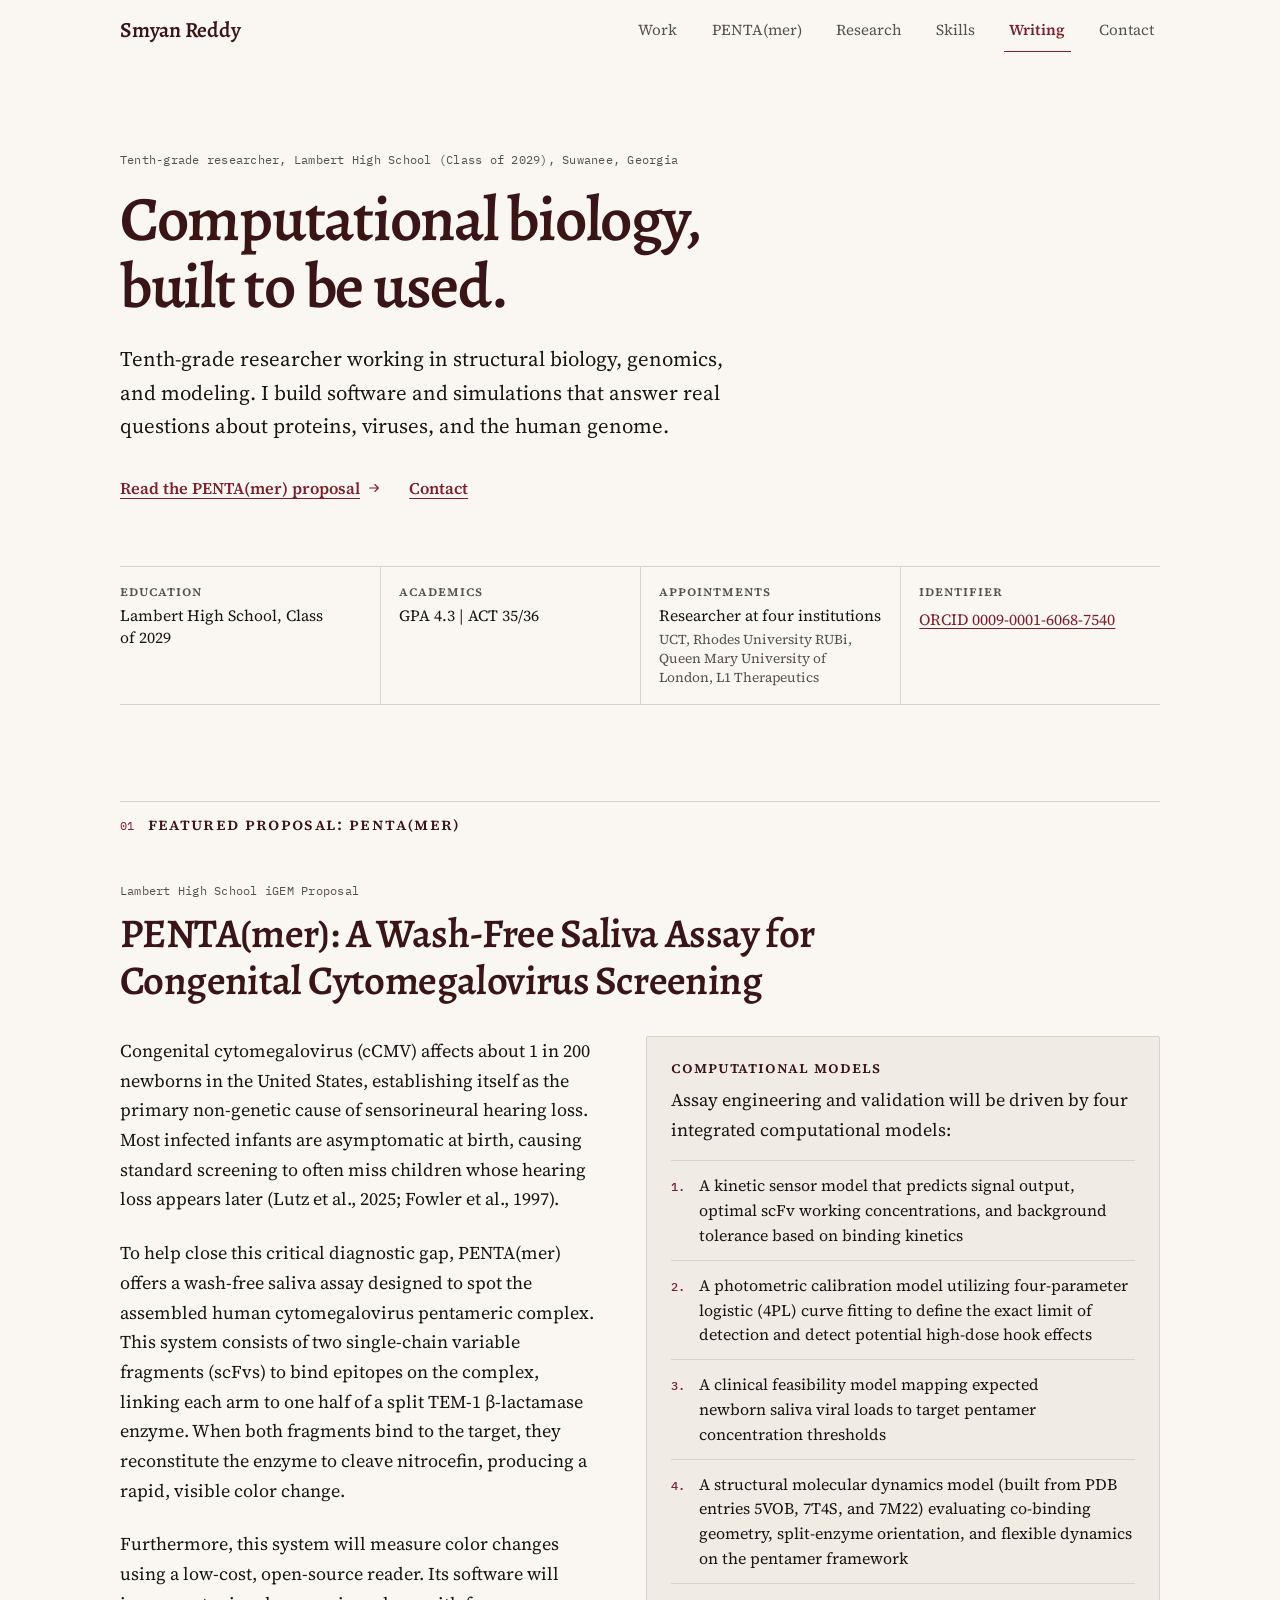
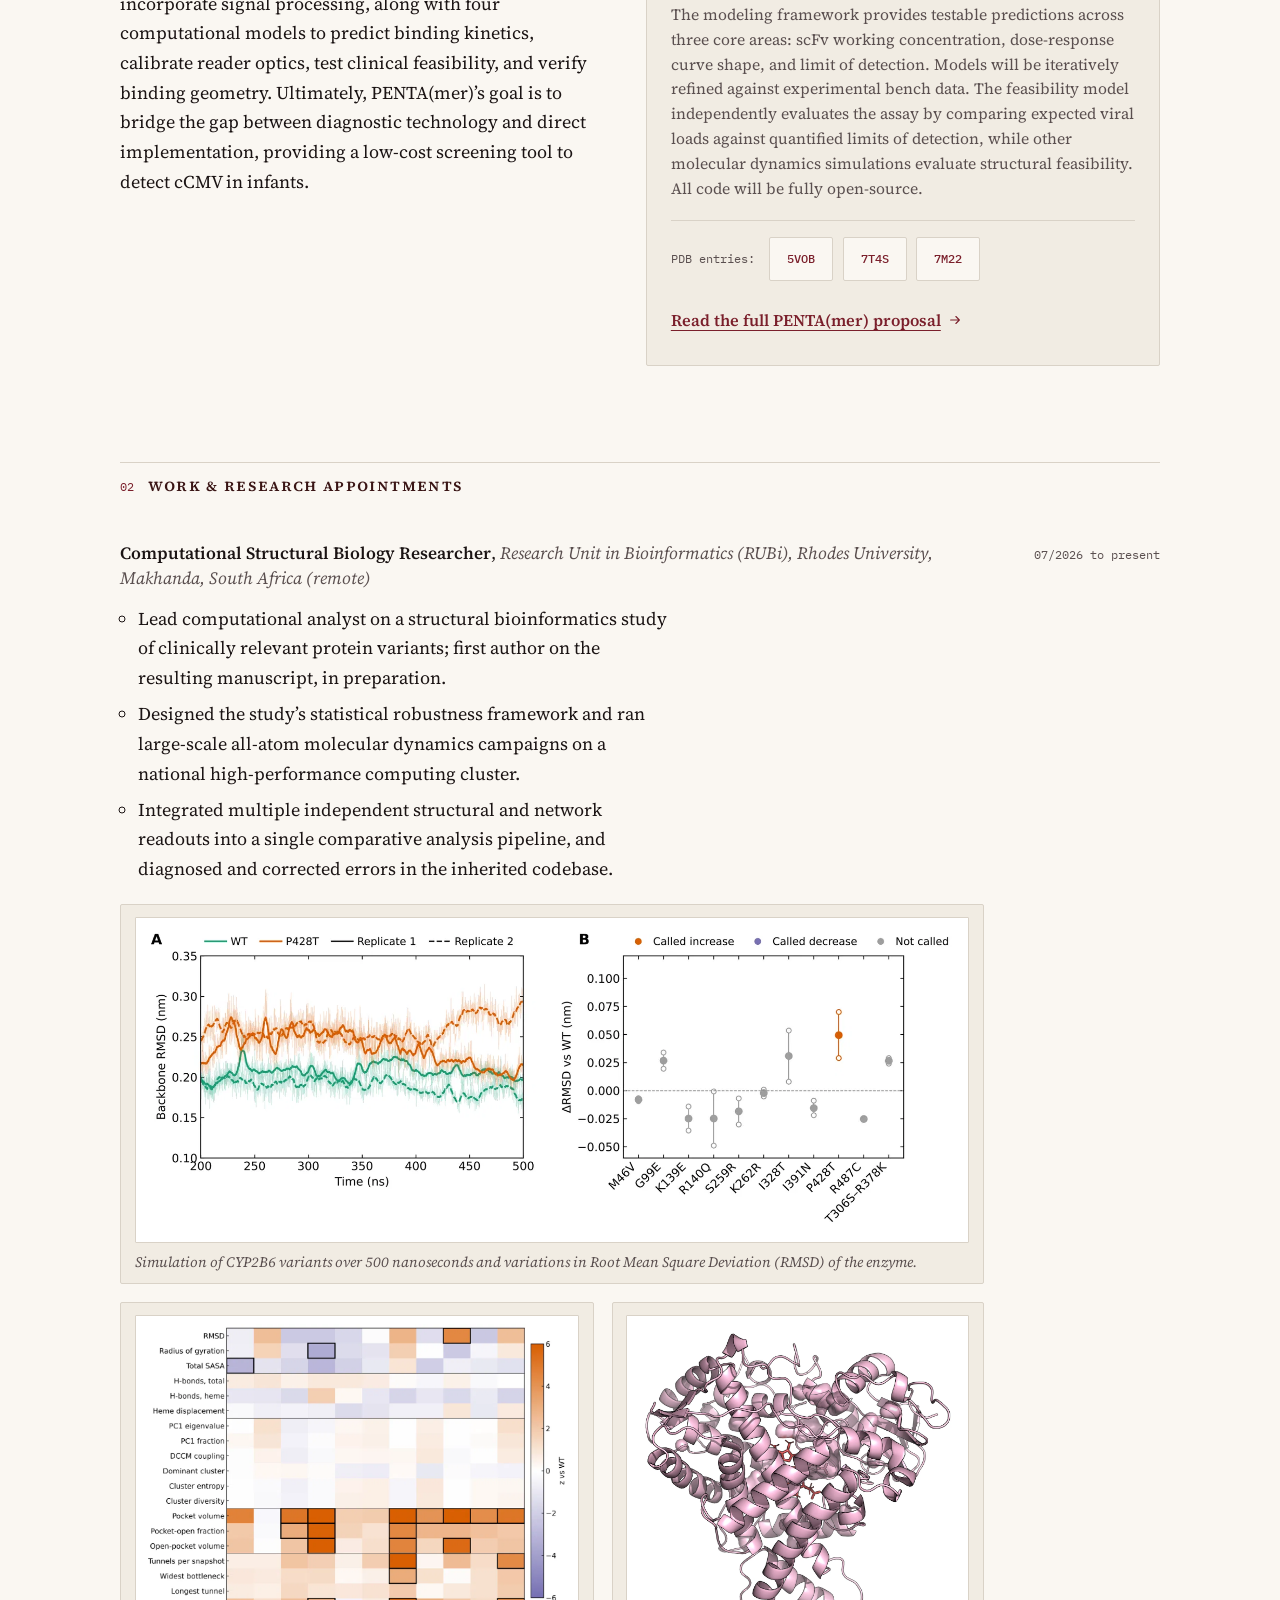
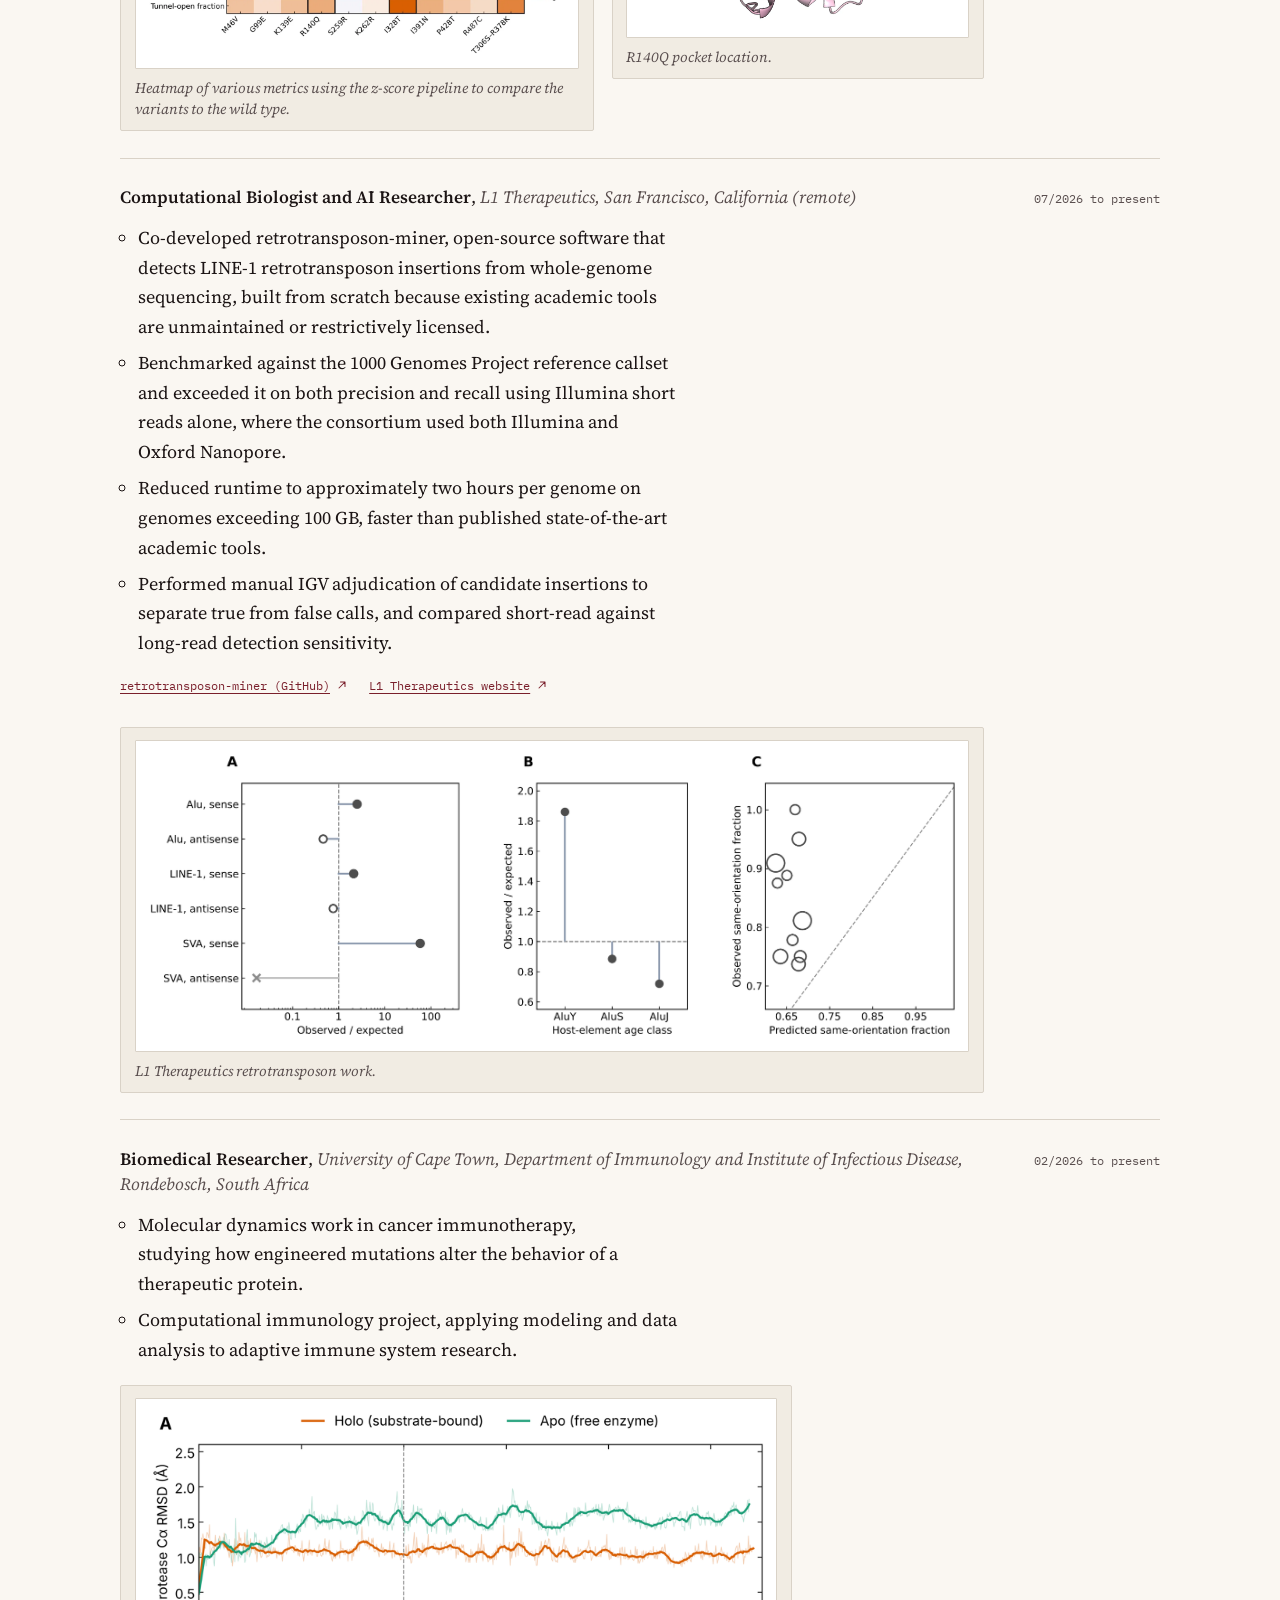
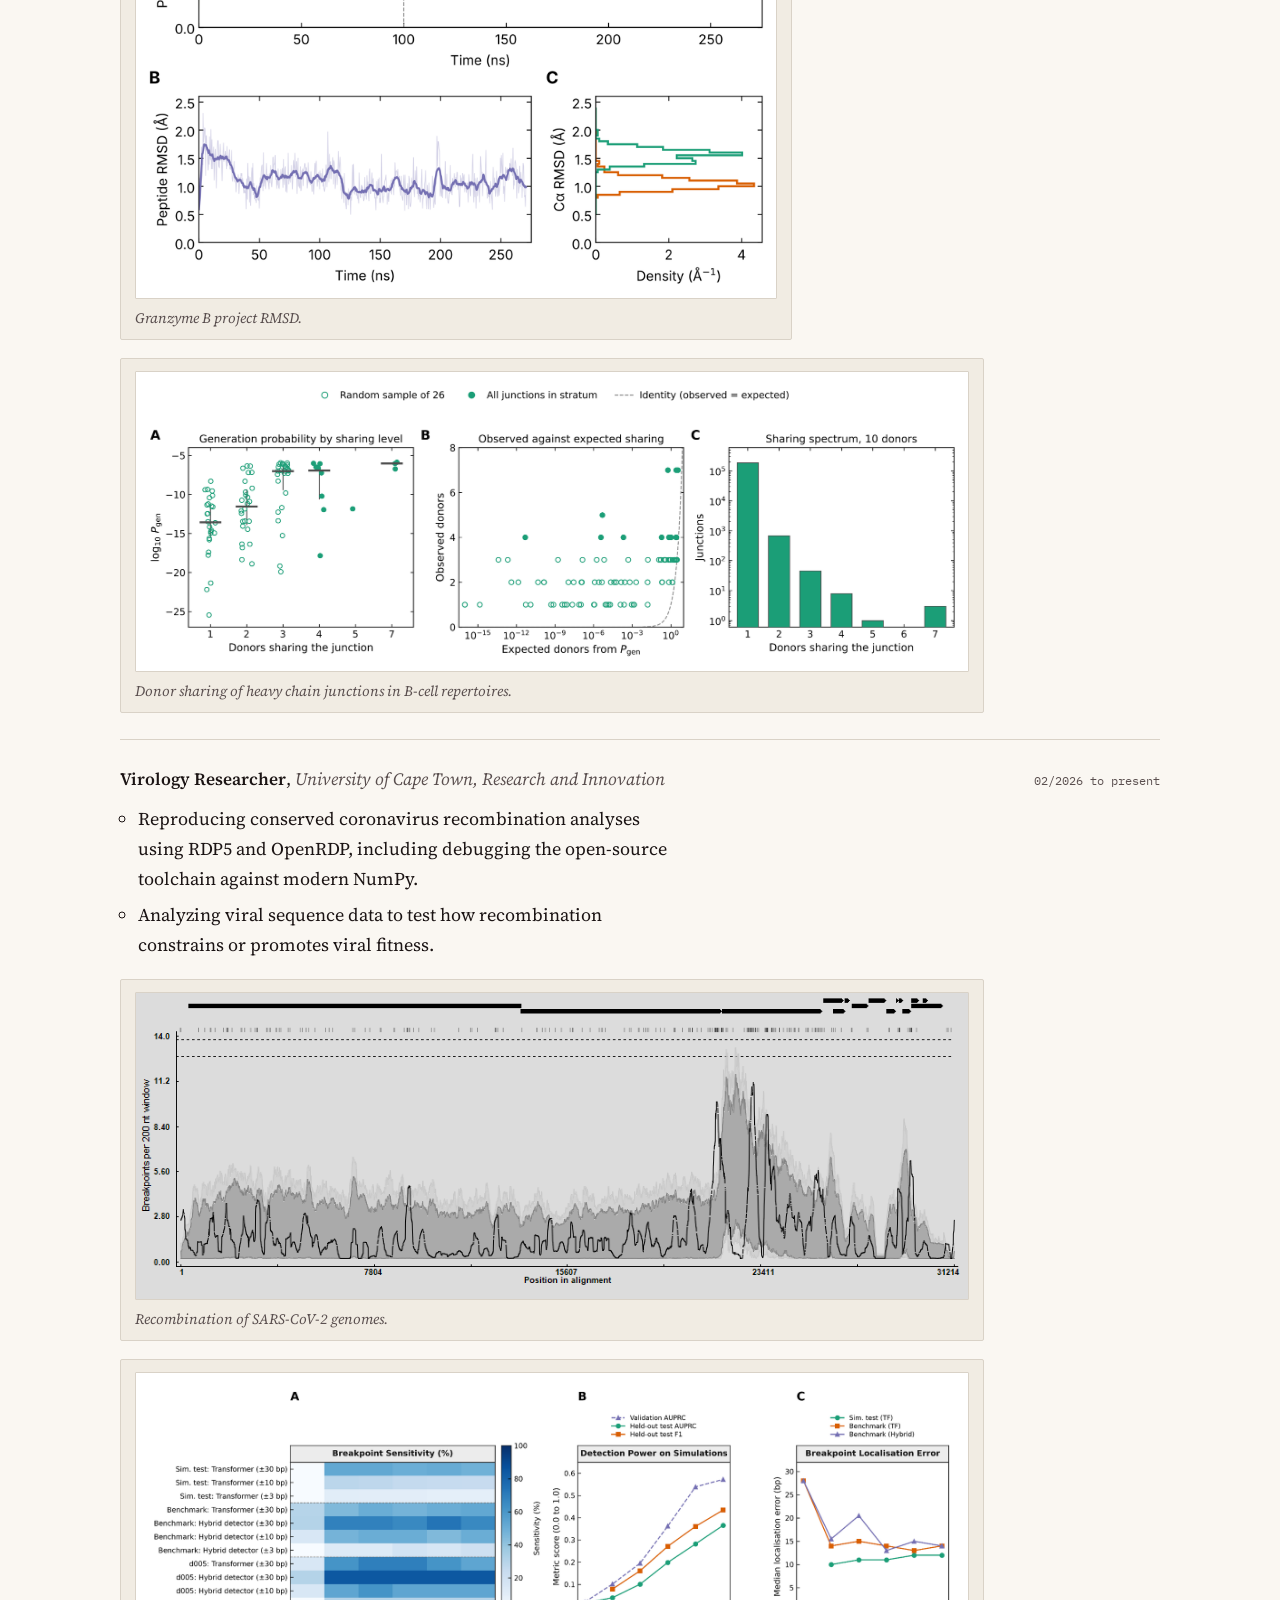
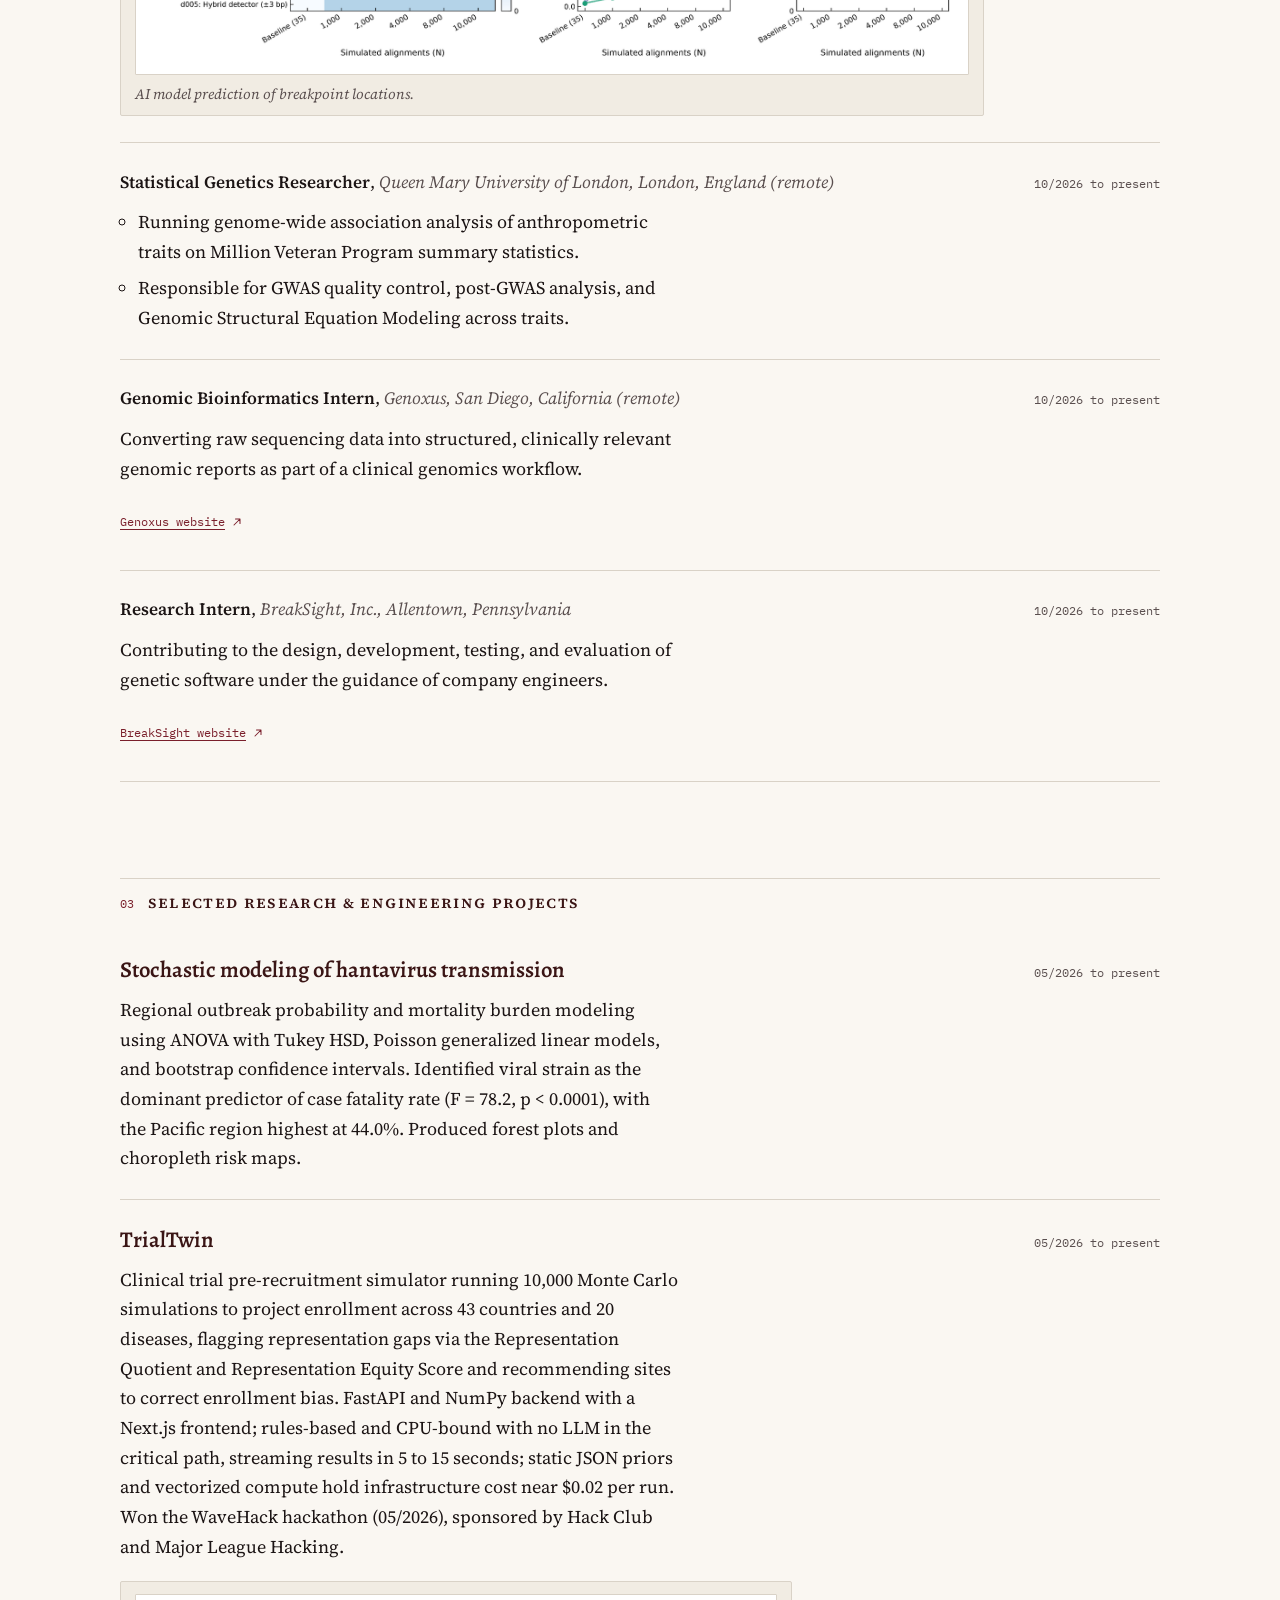
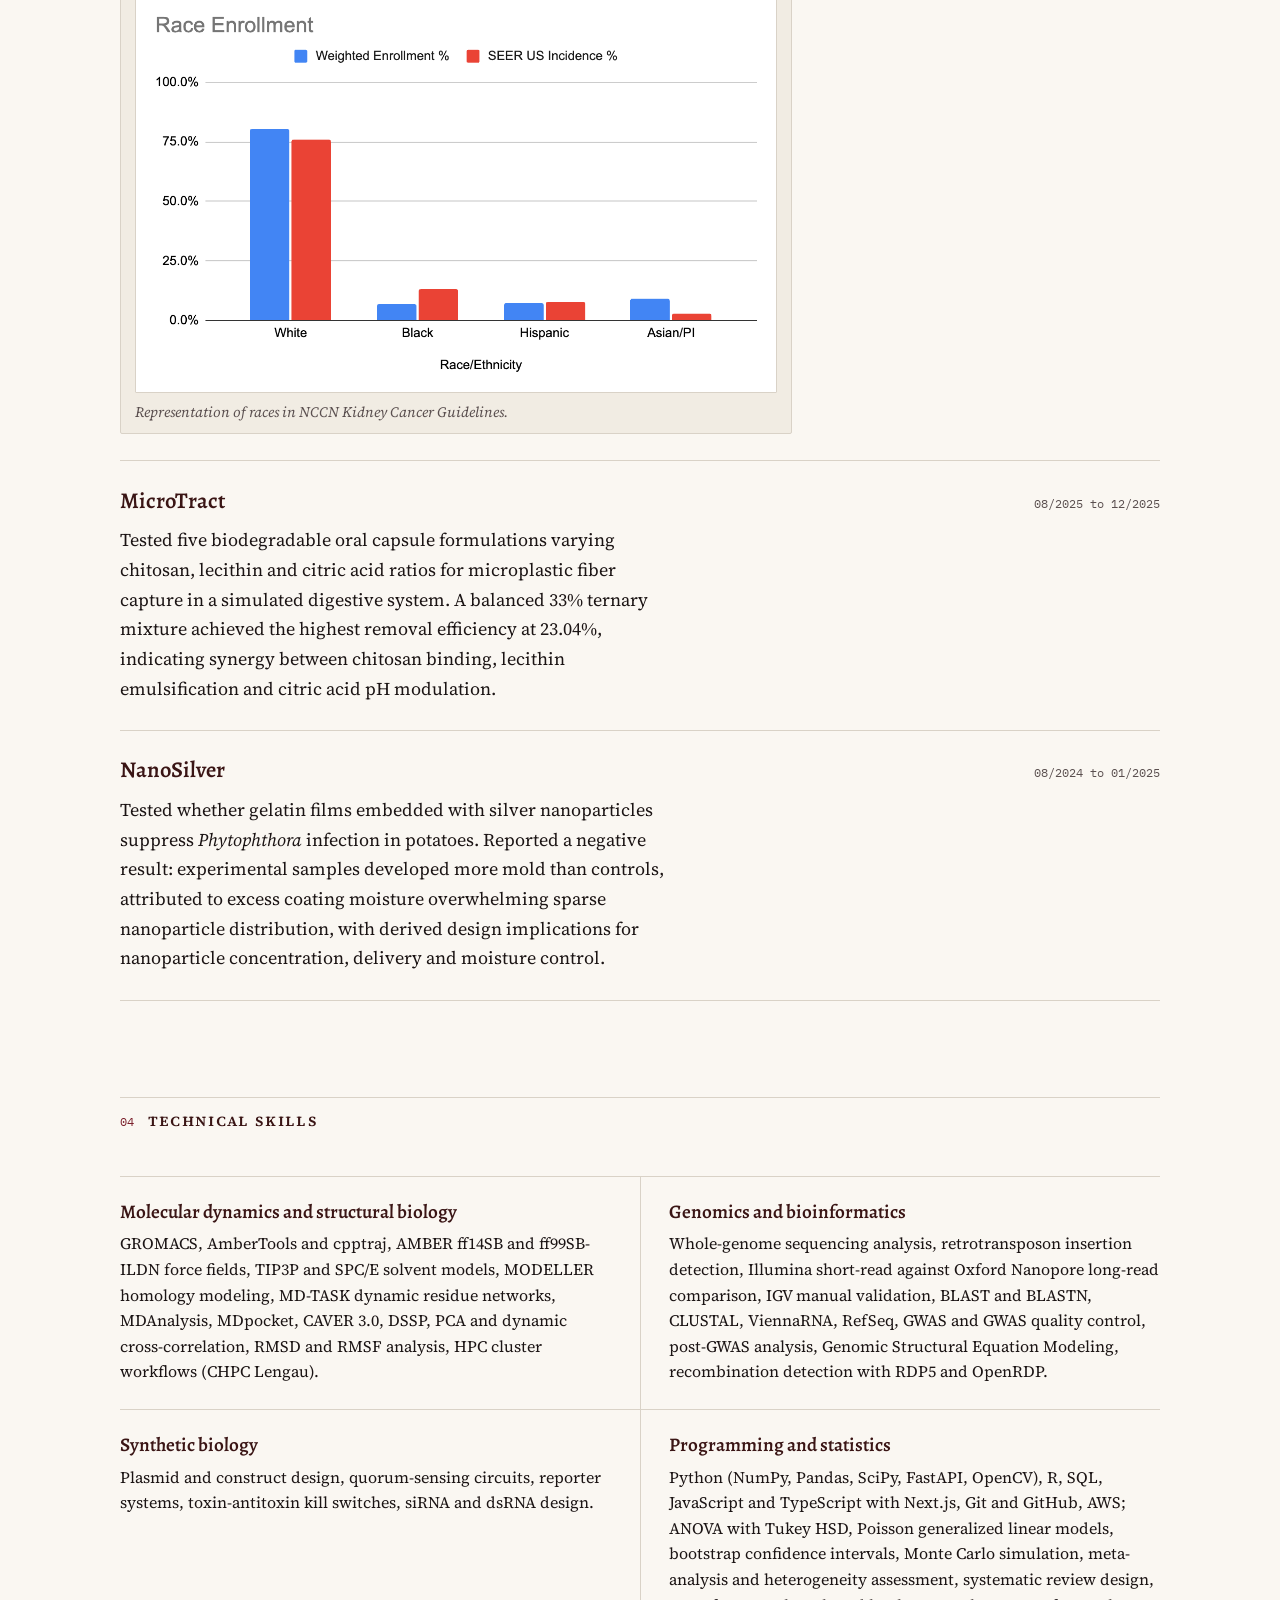
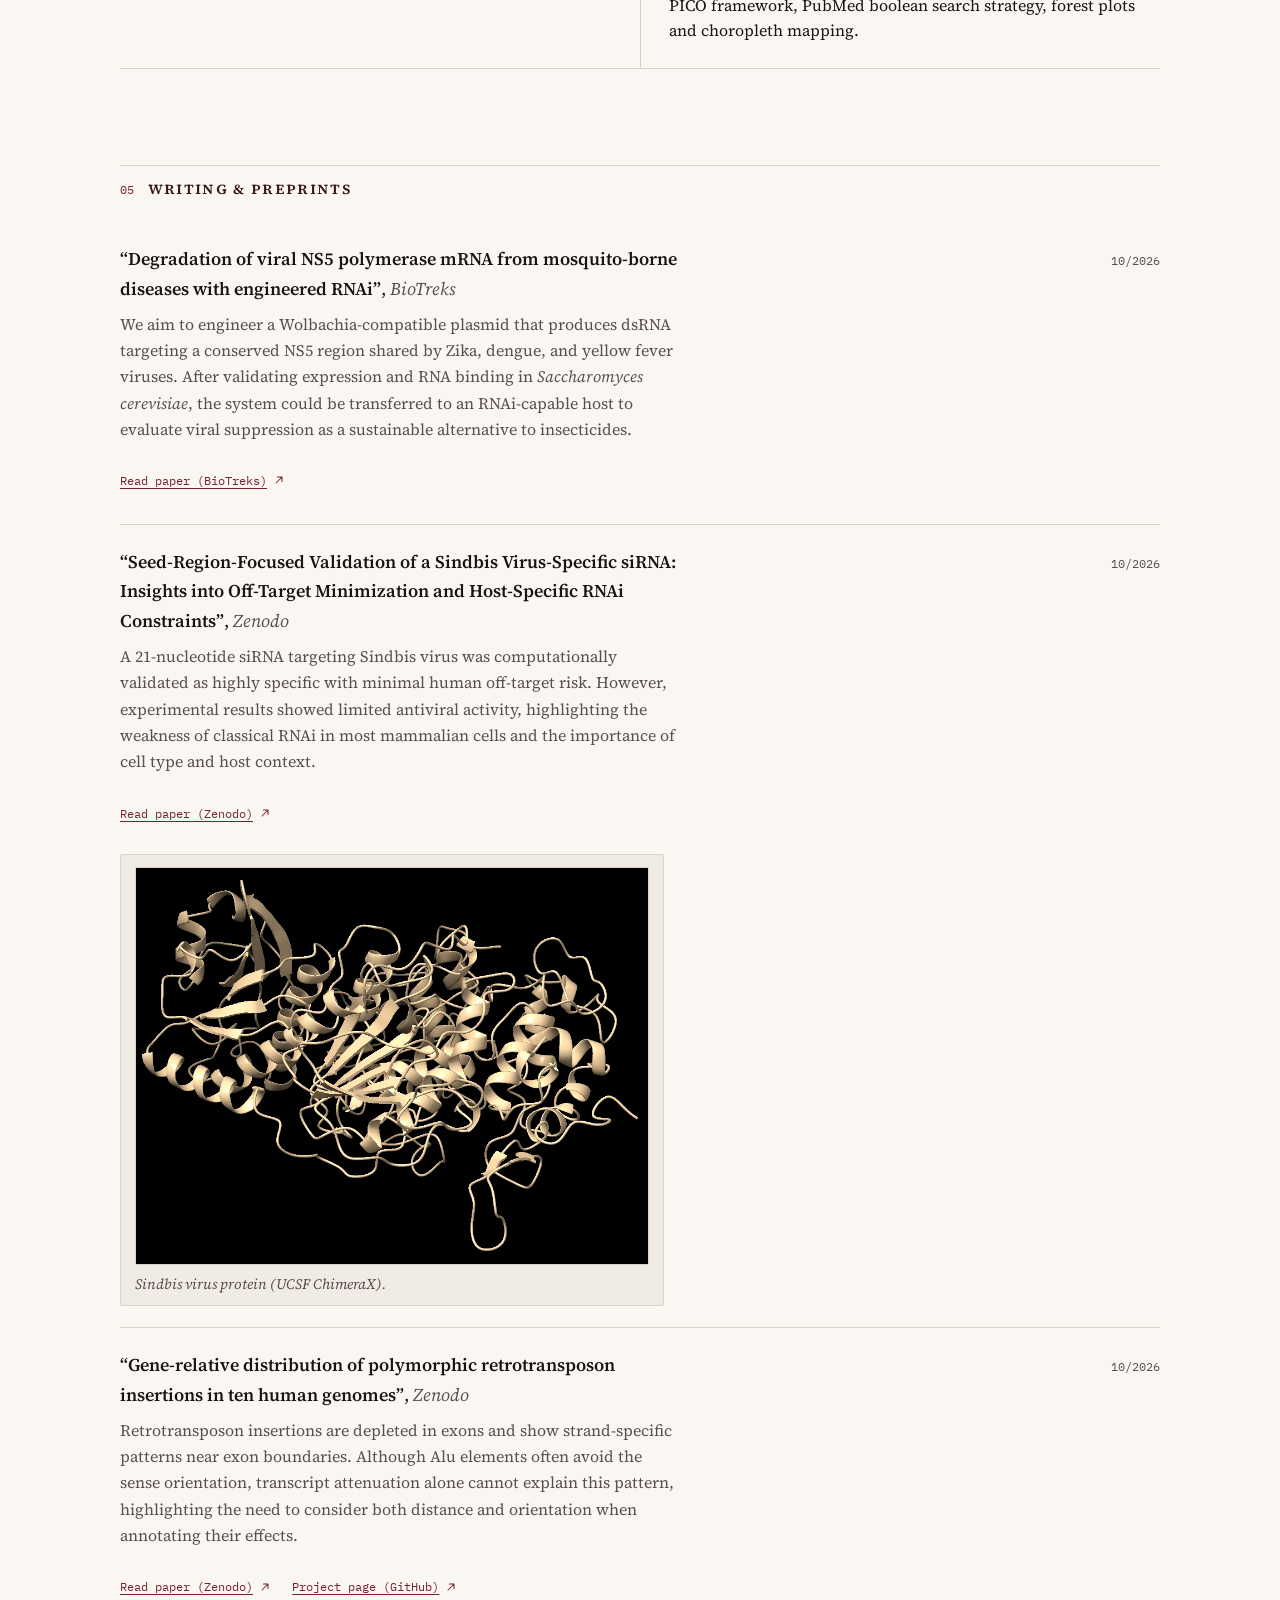
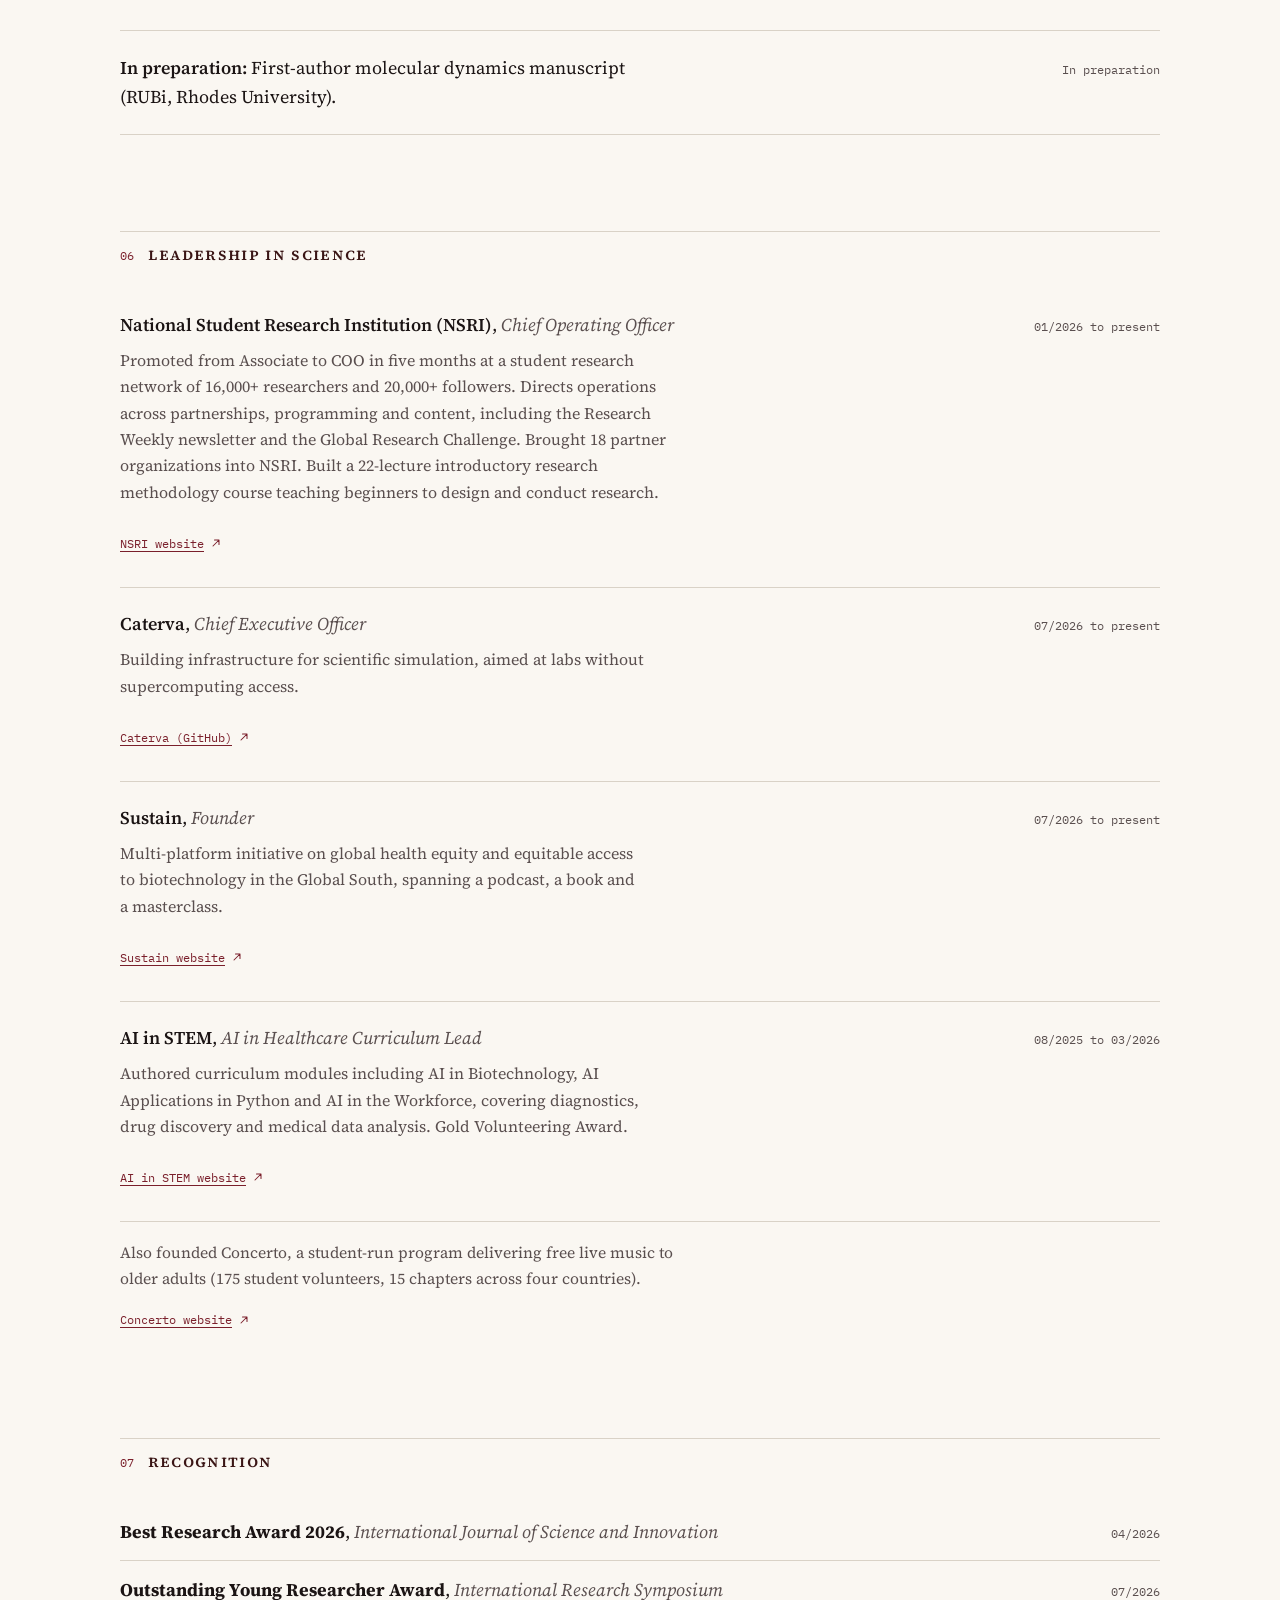
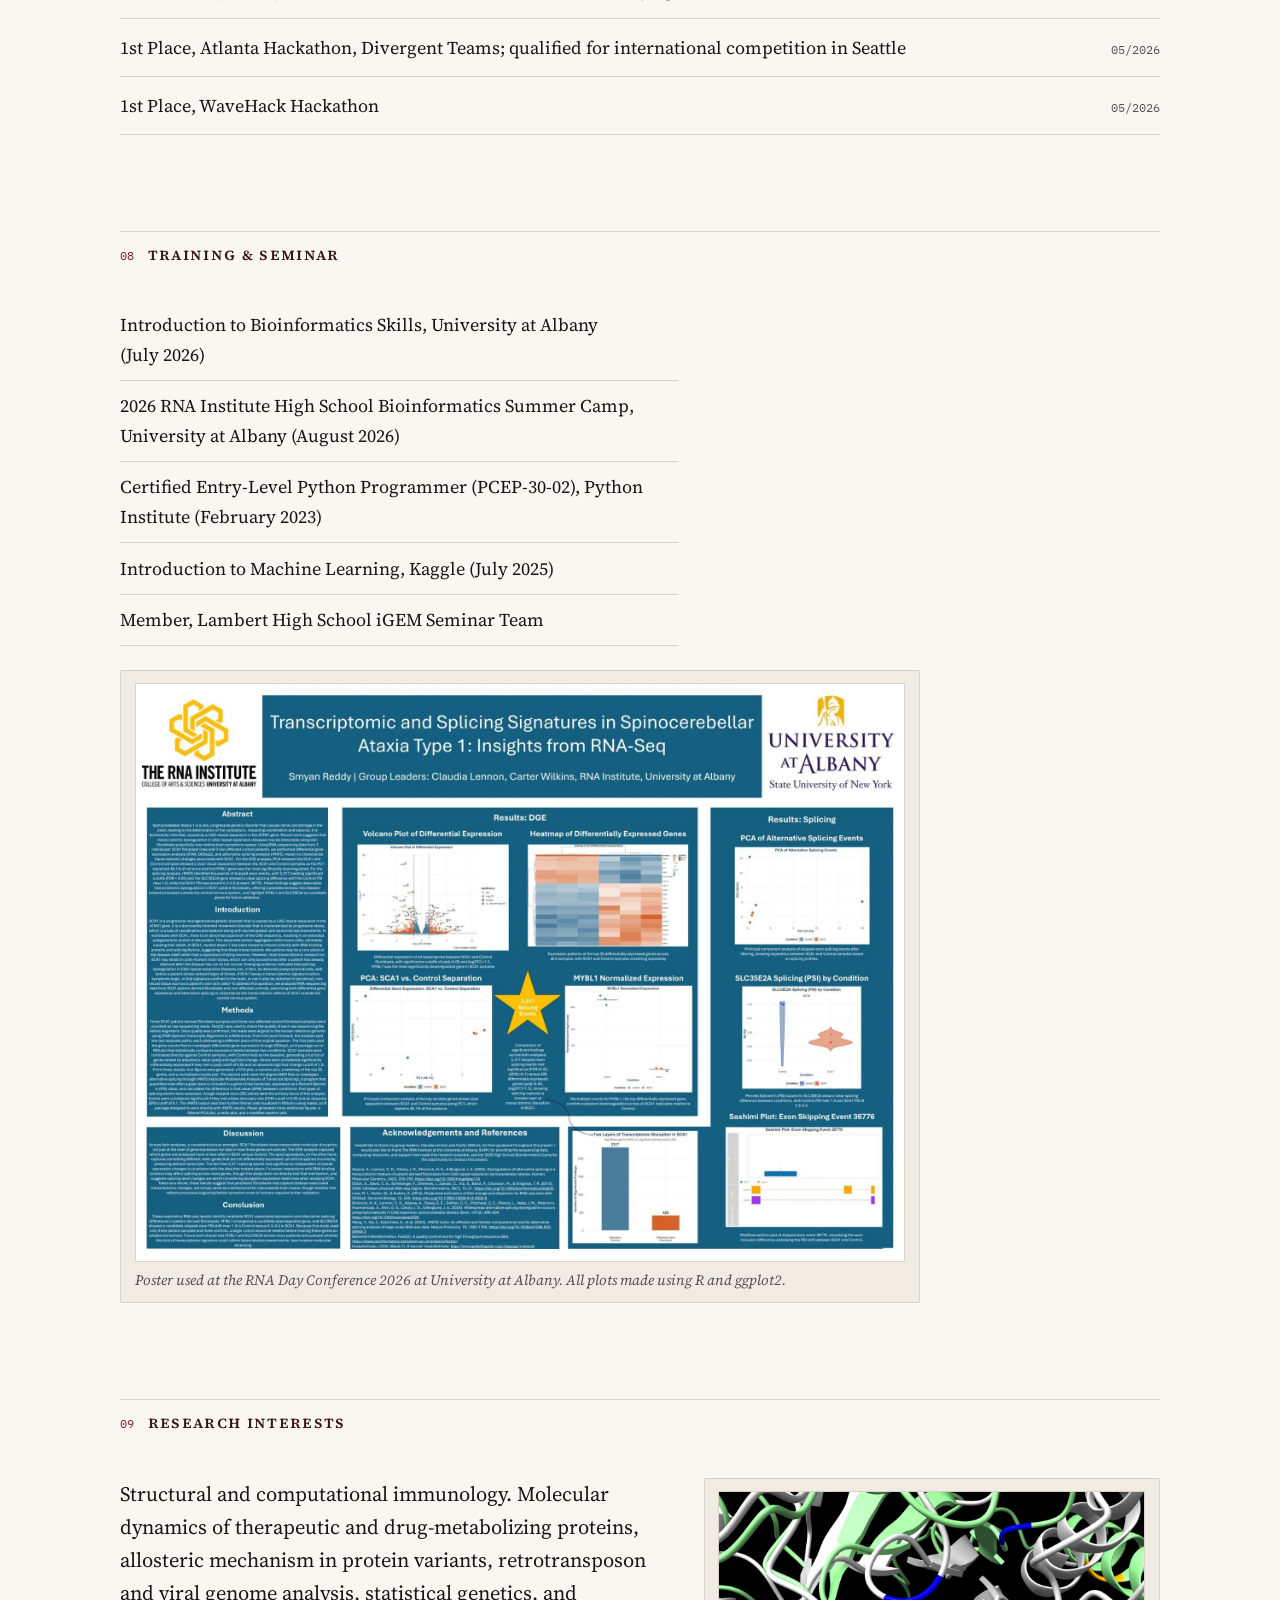
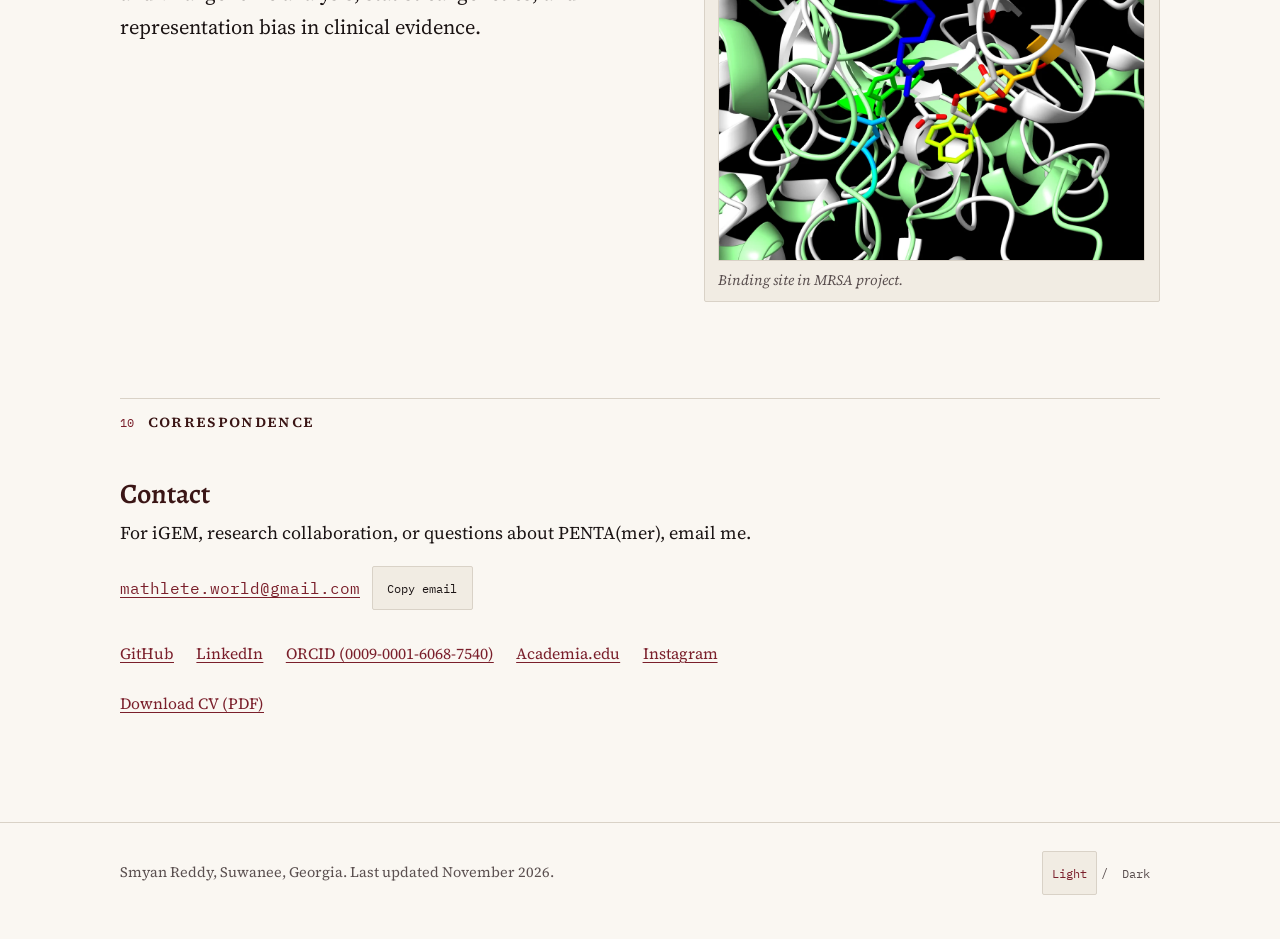
==== index.html @ 6793df15 "Initial commit: computational biology research portfolio and PENTA(mer) iGEM proposal" ====
<!DOCTYPE html>
<html lang="en">
<head>
  <meta charset="utf-8">
  <meta name="viewport" content="width=device-width, initial-scale=1">
  <title>Smyan Reddy | Computational Biology Portfolio &amp; PENTA(mer) iGEM Proposal</title>
  <meta name="description" content="Research portfolio of Smyan Reddy, tenth-grade computational biology researcher at Lambert High School, featuring the proposed PENTA(mer) iGEM 2027 congenital CMV saliva assay.">
  <meta name="author" content="Smyan Reddy">

  <link rel="canonical" href="https://math12345678.github.io/portfolio/">
  <meta property="og:type" content="website">
  <meta property="og:title" content="Smyan Reddy | Computational Biology Portfolio &amp; PENTA(mer) iGEM Proposal">
  <meta property="og:description" content="Computational structural biology, genomics, modeling, and the PENTA(mer) iGEM 2027 proposal by Smyan Reddy.">
  <meta property="og:url" content="https://math12345678.github.io/portfolio/">
  <meta property="og:image" content="https://math12345678.github.io/portfolio/og-image.svg">
  <meta name="twitter:card" content="summary_large_image">
  <meta name="twitter:title" content="Smyan Reddy | Computational Biology Portfolio &amp; PENTA(mer) iGEM Proposal">
  <meta name="twitter:description" content="Computational structural biology, genomics, modeling, and the PENTA(mer) iGEM 2027 proposal by Smyan Reddy.">
  <meta name="twitter:image" content="https://math12345678.github.io/portfolio/og-image.svg">

  <link rel="icon" type="image/svg+xml" href="favicon.svg">

  <!-- Apply saved theme preference before first paint -->
  <script>
    (function () {
      try {
        var saved = window.localStorage.getItem("sr-theme");
        if (saved === "light" || saved === "dark") {
          document.documentElement.setAttribute("data-theme", saved);
        }
      } catch (e) {}
    })();
  </script>

  <!-- Google Fonts with preconnect and non-blocking swap -->
  <link rel="preconnect" href="https://fonts.googleapis.com">
  <link rel="preconnect" href="https://fonts.gstatic.com" crossorigin>
  <link rel="preload" as="style" href="https://fonts.googleapis.com/css2?family=Alegreya:ital,wght@0,500;0,600;0,700;1,400;1,500&amp;family=IBM+Plex+Mono:wght@400;500&amp;family=Source+Serif+4:ital,opsz,wght@0,8..60,400;0,8..60,600;1,8..60,400&amp;display=swap">
  <link rel="stylesheet" href="https://fonts.googleapis.com/css2?family=Alegreya:ital,wght@0,500;0,600;0,700;1,400;1,500&amp;family=IBM+Plex+Mono:wght@400;500&amp;family=Source+Serif+4:ital,opsz,wght@0,8..60,400;0,8..60,600;1,8..60,400&amp;display=swap" media="print" onload="this.media='all'">
  <noscript>
    <link rel="stylesheet" href="https://fonts.googleapis.com/css2?family=Alegreya:ital,wght@0,500;0,600;0,700;1,400;1,500&amp;family=IBM+Plex+Mono:wght@400;500&amp;family=Source+Serif+4:ital,opsz,wght@0,8..60,400;0,8..60,600;1,8..60,400&amp;display=swap">
  </noscript>

  <!-- Critical above-the-fold styles -->
  <style id="critical-css">
    :root{--paper:#FAF7F2;--paper-2:#F1ECE3;--ink:#1B1414;--ink-2:#5A4F4F;--rule:#D9D2C7;--maroon:#3A1515;--accent:#7A1F2B;--max-width:1120px;--measure:62ch;--gutter:clamp(1.25rem,4vw,2.5rem)}
    @media (prefers-color-scheme:dark){:root:not([data-theme="light"]){--paper:#14100F;--paper-2:#1E1817;--ink:#EDE6DC;--ink-2:#B9AEA2;--rule:#342B29;--maroon:#F4EDE4;--accent:#D98B93}}
    :root[data-theme="dark"]{--paper:#14100F;--paper-2:#1E1817;--ink:#EDE6DC;--ink-2:#B9AEA2;--rule:#342B29;--maroon:#F4EDE4;--accent:#D98B93}
    *,*::before,*::after{box-sizing:border-box}
    body{margin:0;background:var(--paper);color:var(--ink);font-family:"Source Serif 4",Georgia,serif;font-size:1.125rem;line-height:1.65}
    .container{width:100%;max-width:var(--max-width);margin-inline:auto;padding-inline:var(--gutter)}
  </style>
  <link rel="stylesheet" href="styles.css">

  <!-- Structured data: Person (no phone number or street address) -->
  <script type="application/ld+json">
  {
    "@context": "https://schema.org",
    "@type": "Person",
    "name": "Smyan Reddy",
    "email": "mailto:mathlete.world@gmail.com",
    "description": "Tenth-grade researcher, Lambert High School (Class of 2029), Suwanee, Georgia",
    "affiliation": {
      "@type": "EducationalOrganization",
      "name": "Lambert High School"
    },
    "sameAs": [
      "https://orcid.org/0009-0001-6068-7540",
      "https://github.com/math12345678",
      "https://www.linkedin.com/in/smyan-reddy/",
      "https://independent.academia.edu/SmyanReddy",
      "https://www.instagram.com/smyan.reddy/"
    ],
    "knowsAbout": [
      "computational structural biology",
      "molecular dynamics",
      "genomics",
      "synthetic biology",
      "biostatistics"
    ]
  }
  </script>
</head>
<body id="top">
  <a class="skip-link" href="#main-content">Skip to main content</a>

  <header class="site-header">
    <div class="container header-inner">
      <a class="wordmark" href="#top" data-bind="person.name">Smyan Reddy</a>
      <nav aria-label="Primary">
        <button id="nav-toggle" class="nav-toggle" type="button" aria-expanded="false" aria-controls="site-nav-list">Menu</button>
        <ul id="site-nav-list" class="nav-list">
          <li><a href="#work">Work</a></li>
          <li><a href="#penta-mer">PENTA(mer)</a></li>
          <li><a href="#research">Research</a></li>
          <li><a href="#skills">Skills</a></li>
          <li><a href="#writing">Writing</a></li>
          <li><a href="#contact">Contact</a></li>
        </ul>
      </nav>
    </div>
  </header>

  <main id="main-content">
    <!-- 1) HERO -->
    <section class="hero" aria-labelledby="hero-heading">
      <div class="container grid-12">
        <div class="hero-main">
          <p class="hero-kicker" data-bind="person.descriptor">Tenth-grade researcher, Lambert High School (Class of 2029), Suwanee, Georgia</p>
          <h1 id="hero-heading" data-bind="hero.headline">Computational biology, built to be used.</h1>
          <p class="hero-lead" data-bind="hero.description">Tenth-grade researcher working in structural biology, genomics, and modeling. I build software and simulations that answer real questions about proteins, viruses, and the human genome.</p>
          <div class="hero-links">
            <a class="text-action" href="#penta-mer">
              <span data-bind="hero.primaryLinkLabel">Read the PENTA(mer) proposal</span>
              <svg viewBox="0 0 16 16" aria-hidden="true" focusable="false">
                <path d="M3 8h10M9 4l4 4-4 4" stroke-linecap="round" stroke-linejoin="round"></path>
              </svg>
            </a>
            <a class="text-action" href="#contact">
              <span data-bind="hero.secondaryLinkLabel">Contact</span>
            </a>
          </div>
        </div>

        <!--
          TODO: Optional portrait slot.
          Place an authentic portrait photograph at /portrait.jpg and uncomment the container below when ready.
          <figure class="hero-portrait">
            <img src="portrait.jpg" alt="Portrait of Smyan Reddy">
          </figure>
        -->

        <ul class="facts-row" aria-label="Academic and research summary">
          <li>
            <span class="fact-label small-caps" data-bind="hero.facts.0.label">Education</span>
            <span class="fact-value" data-bind="hero.facts.0.value">Lambert High School, Class of 2029</span>
          </li>
          <li>
            <span class="fact-label small-caps" data-bind="hero.facts.1.label">Academics</span>
            <span class="fact-value" data-bind="hero.facts.1.value">GPA 4.3 | ACT 35/36</span>
          </li>
          <li>
            <span class="fact-label small-caps" data-bind="hero.facts.2.label">Appointments</span>
            <span class="fact-value" data-bind="hero.facts.2.value">Researcher at four institutions</span>
            <span class="fact-sub" data-bind="hero.facts.2.detail">UCT, Rhodes University RUBi, Queen Mary University of London, L1 Therapeutics</span>
          </li>
          <li>
            <span class="fact-label small-caps" data-bind="hero.facts.3.label">Identifier</span>
            <span class="fact-value">
              <a href="https://orcid.org/0009-0001-6068-7540" target="_blank" rel="noopener noreferrer" data-bind="hero.facts.3.value" data-bind-href="person.orcidUrl">ORCID 0009-0001-6068-7540</a>
            </span>
          </li>
        </ul>
      </div>
    </section>

    <!-- 2) FEATURED: PENTA(mer) (iGEM 2027 PROPOSAL) -->
    <section id="penta-mer" class="section reveal-section" aria-labelledby="sec-pentamer-title">
      <div class="container">
        <div class="section-rule">
          <div class="section-heading-group">
            <span class="section-num">01</span>
            <h2 id="sec-pentamer-title" class="section-title">Featured Proposal: PENTA(mer)</h2>
          </div>
        </div>

        <div class="pentamer-header">
          <p class="status-line" data-bind="pentamer.statusTag">Lambert High School iGEM Proposal</p>
          <h3 class="pentamer-display-title" data-bind="pentamer.title">PENTA(mer): A Wash-Free Saliva Assay for Congenital Cytomegalovirus Screening</h3>
        </div>

        <div class="pentamer-spread">
          <!-- Left column: verbatim abstract lines from written proposal -->
          <div class="pentamer-prose">
            <div class="prose-block">
              <p data-bind="pentamer.abstractProblem">Congenital cytomegalovirus (cCMV) affects about 1 in 200 newborns in the United States, establishing itself as the primary non-genetic cause of sensorineural hearing loss. Most infected infants are asymptomatic at birth, causing standard screening to often miss children whose hearing loss appears later (Lutz et al., 2025; Fowler et al., 1997).</p>
            </div>

            <div class="prose-block">
              <p data-bind="pentamer.abstractAssay">To help close this critical diagnostic gap, PENTA(mer) offers a wash-free saliva assay designed to spot the assembled human cytomegalovirus pentameric complex. This system consists of two single-chain variable fragments (scFvs) to bind epitopes on the complex, linking each arm to one half of a split TEM-1 &#946;-lactamase enzyme. When both fragments bind to the target, they reconstitute the enzyme to cleave nitrocefin, producing a rapid, visible color change.</p>
            </div>

            <div class="prose-block">
              <p data-bind="pentamer.abstractReaderAndGoal">Furthermore, this system will measure color changes using a low-cost, open-source reader. Its software will incorporate signal processing, along with four computational models to predict binding kinetics, calibrate reader optics, test clinical feasibility, and verify binding geometry. Ultimately, PENTA(mer)&#8217;s goal is to bridge the gap between diagnostic technology and direct implementation, providing a low-cost screening tool to detect cCMV in infants.</p>
            </div>
          </div>

          <!-- Right column: focus on the four integrated computational models -->
          <div class="pentamer-models-panel">
            <h4 class="prose-subhead" data-bind="pentamer.modelsHeading">Computational models</h4>
            <p data-bind="pentamer.modelsIntro">Assay engineering and validation will be driven by four integrated computational models:</p>

            <ol class="model-list">
              <li>
                <span class="model-code"><span data-bind="pentamer.models.0.num">1</span>.</span>
                <span data-bind="pentamer.models.0.text">A kinetic sensor model that predicts signal output, optimal scFv working concentrations, and background tolerance based on binding kinetics</span>
              </li>
              <li>
                <span class="model-code"><span data-bind="pentamer.models.1.num">2</span>.</span>
                <span data-bind="pentamer.models.1.text">A photometric calibration model utilizing four-parameter logistic (4PL) curve fitting to define the exact limit of detection and detect potential high-dose hook effects</span>
              </li>
              <li>
                <span class="model-code"><span data-bind="pentamer.models.2.num">3</span>.</span>
                <span data-bind="pentamer.models.2.text">A clinical feasibility model mapping expected newborn saliva viral loads to target pentamer concentration thresholds</span>
              </li>
              <li>
                <span class="model-code"><span data-bind="pentamer.models.3.num">4</span>.</span>
                <span data-bind="pentamer.models.3.text">A structural molecular dynamics model (built from PDB entries 5VOB, 7T4S, and 7M22) evaluating co-binding geometry, split-enzyme orientation, and flexible dynamics on the pentamer framework</span>
              </li>
            </ol>

            <p class="models-note" data-bind="pentamer.modelsFramework">The modeling framework provides testable predictions across three core areas: scFv working concentration, dose-response curve shape, and limit of detection. Models will be iteratively refined against experimental bench data. The feasibility model independently evaluates the assay by comparing expected viral loads against quantified limits of detection, while other molecular dynamics simulations evaluate structural feasibility. All code will be fully open-source.</p>

            <!-- TODO: Add computational modeling code links and simulation outputs here when ready -->

            <div class="pdb-row">
              <span class="pdb-row-label">PDB entries:</span>
              <ul class="pdb-list">
                <li>
                  <a class="pdb-link" href="https://www.rcsb.org/structure/5VOB" target="_blank" rel="noopener noreferrer" data-bind="pentamer.pdbStructures.0.id" data-bind-href="pentamer.pdbStructures.0.url">5VOB</a>
                </li>
                <li>
                  <a class="pdb-link" href="https://www.rcsb.org/structure/7T4S" target="_blank" rel="noopener noreferrer" data-bind="pentamer.pdbStructures.1.id" data-bind-href="pentamer.pdbStructures.1.url">7T4S</a>
                </li>
                <li>
                  <a class="pdb-link" href="https://www.rcsb.org/structure/7M22" target="_blank" rel="noopener noreferrer" data-bind="pentamer.pdbStructures.2.id" data-bind-href="pentamer.pdbStructures.2.url">7M22</a>
                </li>
              </ul>
            </div>

            <p class="pentamer-brief-cta">
              <a class="text-action" href="penta-mer/">
                <span>Read the full PENTA(mer) proposal</span>
                <svg viewBox="0 0 16 16" aria-hidden="true" focusable="false">
                  <path d="M3 8h10M9 4l4 4-4 4" stroke-linecap="round" stroke-linejoin="round"></path>
                </svg>
              </a>
            </p>
          </div>
        </div>
      </div>
    </section>

    <!-- 3) RESEARCH (the "Work" section) -->
    <section id="work" class="section reveal-section" aria-labelledby="sec-work-title">
      <div class="container">
        <div class="section-rule">
          <div class="section-heading-group">
            <span class="section-num">02</span>
            <h2 id="sec-work-title" class="section-title">Work &amp; Research Appointments</h2>
          </div>
        </div>

        <ul class="work-list">
          <!-- a) RUBi, Rhodes University -->
          <li class="work-entry">
            <div class="work-head">
              <strong class="work-role" data-bind="work.0.role">Computational Structural Biology Researcher</strong>,
              <em class="work-org" data-bind="work.0.org">Research Unit in Bioinformatics (RUBi), Rhodes University, Makhanda, South Africa (remote)</em>
            </div>
            <div class="work-dates" data-bind="work.0.dates">07/2026 to present</div>
            <div class="work-body">
              <ul class="work-bullets">
                <li data-bind="work.0.bullets.0">Lead computational analyst on a structural bioinformatics study of clinically relevant protein variants; first author on the resulting manuscript, in preparation.</li>
                <li data-bind="work.0.bullets.1">Designed the study&#8217;s statistical robustness framework and ran large-scale all-atom molecular dynamics campaigns on a national high-performance computing cluster.</li>
                <li data-bind="work.0.bullets.2">Integrated multiple independent structural and network readouts into a single comparative analysis pipeline, and diagnosed and corrected errors in the inherited codebase.</li>
              </ul>
            </div>

            <div class="entry-figures">
              <figure class="portfolio-figure">
                <div class="figure-media">
                  <img src="assets/figures/cyp2b6-rmsd.webp" width="1568" height="590" loading="lazy" decoding="async" alt="Backbone RMSD trajectories and variant delta-RMSD comparisons from 500-nanosecond CYP2B6 molecular dynamics simulations">
                </div>
                <figcaption data-bind="work.0.figures.0">Simulation of CYP2B6 variants over 500 nanoseconds and variations in Root Mean Square Deviation (RMSD) of the enzyme.</figcaption>
              </figure>

              <div class="figure-pair">
                <figure class="portfolio-figure">
                  <div class="figure-media">
                    <img src="assets/figures/variant-zscore-heatmap.webp" width="1232" height="971" loading="lazy" decoding="async" alt="Z-score heatmap comparing structural, pocket, and tunnel metrics across CYP2B6 variants relative to wild type">
                  </div>
                  <figcaption data-bind="work.0.figures.1">Heatmap of various metrics using the z-score pipeline to compare the variants to the wild type.</figcaption>
                </figure>

                <figure class="portfolio-figure">
                  <div class="figure-media">
                    <img src="assets/figures/r140q-pocket.webp" width="1200" height="1127" loading="lazy" decoding="async" alt="Three-dimensional ribbon structure highlighting the R140Q pocket location">
                  </div>
                  <figcaption data-bind="work.0.figures.2">R140Q pocket location.</figcaption>
                </figure>
              </div>
            </div>
          </li>

          <!-- b) L1 Therapeutics -->
          <li class="work-entry">
            <div class="work-head">
              <strong class="work-role" data-bind="work.1.role">Computational Biologist and AI Researcher</strong>,
              <em class="work-org" data-bind="work.1.org">L1 Therapeutics, San Francisco, California (remote)</em>
            </div>
            <div class="work-dates" data-bind="work.1.dates">07/2026 to present</div>
            <div class="work-body">
              <ul class="work-bullets">
                <li data-bind="work.1.bullets.0">Co-developed retrotransposon-miner, open-source software that detects LINE-1 retrotransposon insertions from whole-genome sequencing, built from scratch because existing academic tools are unmaintained or restrictively licensed.</li>
                <li data-bind="work.1.bullets.1">Benchmarked against the 1000 Genomes Project reference callset and exceeded it on both precision and recall using Illumina short reads alone, where the consortium used both Illumina and Oxford Nanopore.</li>
                <li data-bind="work.1.bullets.2">Reduced runtime to approximately two hours per genome on genomes exceeding 100 GB, faster than published state-of-the-art academic tools.</li>
                <li data-bind="work.1.bullets.3">Performed manual IGV adjudication of candidate insertions to separate true from false calls, and compared short-read against long-read detection sensitivity.</li>
              </ul>
              <div class="entry-links">
                <a class="entry-link" href="https://github.com/L1-Therapeutics/retrotransposon-miner" target="_blank" rel="noopener noreferrer" data-bind-href="work.1.repoUrl">
                  <span>retrotransposon-miner (GitHub)</span>
                  <svg viewBox="0 0 16 16" aria-hidden="true" focusable="false"><path d="M4 12L12 4M6 4h6v6" stroke-linecap="round" stroke-linejoin="round"></path></svg>
                </a>
                <a class="entry-link" href="https://l1tx.com/" target="_blank" rel="noopener noreferrer" data-bind-href="work.1.orgUrl">
                  <span>L1 Therapeutics website</span>
                  <svg viewBox="0 0 16 16" aria-hidden="true" focusable="false"><path d="M4 12L12 4M6 4h6v6" stroke-linecap="round" stroke-linejoin="round"></path></svg>
                </a>
              </div>
            </div>

            <div class="entry-figures">
              <figure class="portfolio-figure">
                <div class="figure-media">
                  <img src="assets/figures/l1-retrotransposon.webp" width="1800" height="645" loading="lazy" decoding="async" alt="Three-panel plot of Alu, LINE-1, and SVA sense and antisense enrichment, Alu age classes, and same-orientation fractions">
                </div>
                <figcaption data-bind="work.1.figures.0">L1 Therapeutics retrotransposon work.</figcaption>
              </figure>
            </div>
          </li>

          <!-- c) UCT Immunology -->
          <li class="work-entry">
            <div class="work-head">
              <strong class="work-role" data-bind="work.2.role">Biomedical Researcher</strong>,
              <em class="work-org" data-bind="work.2.org">University of Cape Town, Department of Immunology and Institute of Infectious Disease, Rondebosch, South Africa</em>
            </div>
            <div class="work-dates" data-bind="work.2.dates">02/2026 to present</div>
            <div class="work-body">
              <ul class="work-bullets">
                <li data-bind="work.2.bullets.0">Molecular dynamics work in cancer immunotherapy, studying how engineered mutations alter the behavior of a therapeutic protein.</li>
                <li data-bind="work.2.bullets.1">Computational immunology project, applying modeling and data analysis to adaptive immune system research.</li>
              </ul>
            </div>

            <div class="entry-figures">
              <figure class="portfolio-figure portfolio-figure--medium">
                <div class="figure-media">
                  <img src="assets/figures/granzyme-b-rmsd.webp" width="1600" height="1238" loading="lazy" decoding="async" alt="Granzyme B holo and apo protease alpha-carbon RMSD trajectories, peptide RMSD, and RMSD density distributions">
                </div>
                <figcaption data-bind="work.2.figures.0">Granzyme B project RMSD.</figcaption>
              </figure>

              <figure class="portfolio-figure">
                <div class="figure-media">
                  <img src="assets/figures/bcell-junction-sharing.webp" width="1800" height="621" loading="lazy" decoding="async" alt="Generation probability by sharing level, observed against expected donor sharing, and 10-donor sharing spectrum in B-cell repertoires">
                </div>
                <figcaption data-bind="work.2.figures.1">Donor sharing of heavy chain junctions in B-cell repertoires.</figcaption>
              </figure>
            </div>
          </li>

          <!-- d) UCT Virology -->
          <li class="work-entry">
            <div class="work-head">
              <strong class="work-role" data-bind="work.3.role">Virology Researcher</strong>,
              <em class="work-org" data-bind="work.3.org">University of Cape Town, Research and Innovation</em>
            </div>
            <div class="work-dates" data-bind="work.3.dates">02/2026 to present</div>
            <div class="work-body">
              <ul class="work-bullets">
                <li data-bind="work.3.bullets.0">Reproducing conserved coronavirus recombination analyses using RDP5 and OpenRDP, including debugging the open-source toolchain against modern NumPy.</li>
                <li data-bind="work.3.bullets.1">Analyzing viral sequence data to test how recombination constrains or promotes viral fitness.</li>
              </ul>
            </div>

            <div class="entry-figures">
              <figure class="portfolio-figure">
                <div class="figure-media figure-media--flush">
                  <img src="assets/figures/sarscov2-recombination.webp" width="937" height="344" loading="lazy" decoding="async" alt="Recombination breakpoint distribution per 200-nucleotide window across SARS-CoV-2 genome alignments">
                </div>
                <figcaption data-bind="work.3.figures.0">Recombination of SARS-CoV-2 genomes.</figcaption>
              </figure>

              <figure class="portfolio-figure">
                <div class="figure-media">
                  <img src="assets/figures/breakpoint-ai-model.webp" width="1800" height="626" loading="lazy" decoding="async" alt="Breakpoint sensitivity heatmap, simulation detection power curves, and median breakpoint localisation error">
                </div>
                <figcaption data-bind="work.3.figures.1">AI model prediction of breakpoint locations.</figcaption>
              </figure>
            </div>
          </li>

          <!-- e) Queen Mary University of London -->
          <li class="work-entry">
            <div class="work-head">
              <strong class="work-role" data-bind="work.4.role">Statistical Genetics Researcher</strong>,
              <em class="work-org" data-bind="work.4.org">Queen Mary University of London, London, England (remote)</em>
            </div>
            <div class="work-dates" data-bind="work.4.dates">10/2026 to present</div>
            <div class="work-body">
              <ul class="work-bullets">
                <li data-bind="work.4.bullets.0">Running genome-wide association analysis of anthropometric traits on Million Veteran Program summary statistics.</li>
                <li data-bind="work.4.bullets.1">Responsible for GWAS quality control, post-GWAS analysis, and Genomic Structural Equation Modeling across traits.</li>
              </ul>
            </div>
          </li>

          <!-- f) Genoxus -->
          <li class="work-entry">
            <div class="work-head">
              <strong class="work-role" data-bind="work.5.role">Genomic Bioinformatics Intern</strong>,
              <em class="work-org" data-bind="work.5.org">Genoxus, San Diego, California (remote)</em>
            </div>
            <div class="work-dates" data-bind="work.5.dates">10/2026 to present</div>
            <div class="work-body">
              <p data-bind="work.5.summary">Converting raw sequencing data into structured, clinically relevant genomic reports as part of a clinical genomics workflow.</p>
              <div class="entry-links">
                <a class="entry-link" href="https://genoxuslabs.com/" target="_blank" rel="noopener noreferrer" data-bind-href="work.5.orgUrl">
                  <span>Genoxus website</span>
                  <svg viewBox="0 0 16 16" aria-hidden="true" focusable="false"><path d="M4 12L12 4M6 4h6v6" stroke-linecap="round" stroke-linejoin="round"></path></svg>
                </a>
              </div>
            </div>
          </li>

          <!-- g) BreakSight, Inc. -->
          <li class="work-entry">
            <div class="work-head">
              <strong class="work-role" data-bind="work.6.role">Research Intern</strong>,
              <em class="work-org" data-bind="work.6.org">BreakSight, Inc., Allentown, Pennsylvania</em>
            </div>
            <div class="work-dates" data-bind="work.6.dates">10/2026 to present</div>
            <div class="work-body">
              <p data-bind="work.6.summary">Contributing to the design, development, testing, and evaluation of genetic software under the guidance of company engineers.</p>
              <div class="entry-links">
                <a class="entry-link" href="https://www.breaksightdna.com/" target="_blank" rel="noopener noreferrer" data-bind-href="work.6.orgUrl">
                  <span>BreakSight website</span>
                  <svg viewBox="0 0 16 16" aria-hidden="true" focusable="false"><path d="M4 12L12 4M6 4h6v6" stroke-linecap="round" stroke-linejoin="round"></path></svg>
                </a>
              </div>
            </div>
          </li>
        </ul>
      </div>
    </section>

    <!-- 4) SELECTED PROJECTS -->
    <section id="research" class="section reveal-section" aria-labelledby="sec-projects-title">
      <div class="container">
        <div class="section-rule">
          <div class="section-heading-group">
            <span class="section-num">03</span>
            <h2 id="sec-projects-title" class="section-title">Selected Research &amp; Engineering Projects</h2>
          </div>
        </div>

        <div class="project-rows">
          <!-- Hantavirus -->
          <article class="project-row">
            <h3 class="project-title" data-bind="projects.0.title">Stochastic modeling of hantavirus transmission</h3>
            <span class="project-dates" data-bind="projects.0.dates">05/2026 to present</span>
            <div class="project-body">
              <!-- TODO: Link coming for hantavirus modeling repository -->
              <p data-bind="projects.0.description">Regional outbreak probability and mortality burden modeling using ANOVA with Tukey HSD, Poisson generalized linear models, and bootstrap confidence intervals. Identified viral strain as the dominant predictor of case fatality rate (F = 78.2, p &lt; 0.0001), with the Pacific region highest at 44.0%. Produced forest plots and choropleth risk maps.</p>
            </div>
          </article>

          <!-- TrialTwin -->
          <article class="project-row">
            <h3 class="project-title" data-bind="projects.1.title">TrialTwin</h3>
            <span class="project-dates" data-bind="projects.1.dates">05/2026 to present</span>
            <div class="project-body">
              <!-- TODO: Link coming for TrialTwin repository and demo -->
              <p data-bind="projects.1.description">Clinical trial pre-recruitment simulator running 10,000 Monte Carlo simulations to project enrollment across 43 countries and 20 diseases, flagging representation gaps via the Representation Quotient and Representation Equity Score and recommending sites to correct enrollment bias. FastAPI and NumPy backend with a Next.js frontend; rules-based and CPU-bound with no LLM in the critical path, streaming results in 5 to 15 seconds; static JSON priors and vectorized compute hold infrastructure cost near $0.02 per run. Won the WaveHack hackathon (05/2026), sponsored by Hack Club and Major League Hacking.</p>
            </div>

            <div class="entry-figures">
              <figure class="portfolio-figure portfolio-figure--medium">
                <div class="figure-media">
                  <img src="assets/figures/nccn-race-enrollment.webp" width="1168" height="710" loading="lazy" decoding="async" alt="Bar chart comparing weighted clinical trial enrollment percentages against SEER US incidence across racial and ethnic groups in NCCN Kidney Cancer Guidelines">
                </div>
                <figcaption data-bind="projects.1.figureCaption">Representation of races in NCCN Kidney Cancer Guidelines.</figcaption>
              </figure>
            </div>
          </article>

          <!-- MicroTract -->
          <article class="project-row">
            <h3 class="project-title" data-bind="projects.2.title">MicroTract</h3>
            <span class="project-dates" data-bind="projects.2.dates">08/2025 to 12/2025</span>
            <div class="project-body">
              <p data-bind="projects.2.description">Tested five biodegradable oral capsule formulations varying chitosan, lecithin and citric acid ratios for microplastic fiber capture in a simulated digestive system. A balanced 33% ternary mixture achieved the highest removal efficiency at 23.04%, indicating synergy between chitosan binding, lecithin emulsification and citric acid pH modulation.</p>
            </div>
          </article>

          <!-- NanoSilver -->
          <article class="project-row">
            <h3 class="project-title" data-bind="projects.3.title">NanoSilver</h3>
            <span class="project-dates" data-bind="projects.3.dates">08/2024 to 01/2025</span>
            <div class="project-body">
              <p data-bind="projects.3.description">Tested whether gelatin films embedded with silver nanoparticles suppress <em>Phytophthora</em> infection in potatoes. Reported a negative result: experimental samples developed more mold than controls, attributed to excess coating moisture overwhelming sparse nanoparticle distribution, with derived design implications for nanoparticle concentration, delivery and moisture control.</p>
            </div>
          </article>
        </div>
      </div>
    </section>

    <!-- 5) SKILLS -->
    <section id="skills" class="section reveal-section" aria-labelledby="sec-skills-title">
      <div class="container">
        <div class="section-rule">
          <div class="section-heading-group">
            <span class="section-num">04</span>
            <h2 id="sec-skills-title" class="section-title">Technical Skills</h2>
          </div>
        </div>

        <div class="skills-grid">
          <div class="skill-cell">
            <h3 class="skill-heading" data-bind="skills.0.category">Molecular dynamics and structural biology</h3>
            <p class="skill-items" data-bind="skills.0.items">GROMACS, AmberTools and cpptraj, AMBER ff14SB and ff99SB-ILDN force fields, TIP3P and SPC/E solvent models, MODELLER homology modeling, MD-TASK dynamic residue networks, MDAnalysis, MDpocket, CAVER 3.0, DSSP, PCA and dynamic cross-correlation, RMSD and RMSF analysis, HPC cluster workflows (CHPC Lengau).</p>
          </div>
          <div class="skill-cell">
            <h3 class="skill-heading" data-bind="skills.1.category">Genomics and bioinformatics</h3>
            <p class="skill-items" data-bind="skills.1.items">Whole-genome sequencing analysis, retrotransposon insertion detection, Illumina short-read against Oxford Nanopore long-read comparison, IGV manual validation, BLAST and BLASTN, CLUSTAL, ViennaRNA, RefSeq, GWAS and GWAS quality control, post-GWAS analysis, Genomic Structural Equation Modeling, recombination detection with RDP5 and OpenRDP.</p>
          </div>
          <div class="skill-cell">
            <h3 class="skill-heading" data-bind="skills.2.category">Synthetic biology</h3>
            <p class="skill-items" data-bind="skills.2.items">Plasmid and construct design, quorum-sensing circuits, reporter systems, toxin-antitoxin kill switches, siRNA and dsRNA design.</p>
          </div>
          <div class="skill-cell">
            <h3 class="skill-heading" data-bind="skills.3.category">Programming and statistics</h3>
            <p class="skill-items" data-bind="skills.3.items">Python (NumPy, Pandas, SciPy, FastAPI, OpenCV), R, SQL, JavaScript and TypeScript with Next.js, Git and GitHub, AWS; ANOVA with Tukey HSD, Poisson generalized linear models, bootstrap confidence intervals, Monte Carlo simulation, meta-analysis and heterogeneity assessment, systematic review design, PICO framework, PubMed boolean search strategy, forest plots and choropleth mapping.</p>
          </div>
        </div>
      </div>
    </section>

    <!-- 6) WRITING -->
    <section id="writing" class="section reveal-section" aria-labelledby="sec-writing-title">
      <div class="container">
        <div class="section-rule">
          <div class="section-heading-group">
            <span class="section-num">05</span>
            <h2 id="sec-writing-title" class="section-title">Writing &amp; Preprints</h2>
          </div>
        </div>

        <ul class="ruled-list">
          <li class="ruled-item">
            <div class="item-main">
              <div>
                <span class="pub-title">&#8220;<span data-bind="writing.0.title">Degradation of viral NS5 polymerase mRNA from mosquito-borne diseases with engineered RNAi</span>&#8221;</span>,
                <span class="pub-venue" data-bind="writing.0.venue">BioTreks</span>
              </div>
              <p class="pub-summary" data-bind="writing.0.summary">We aim to engineer a Wolbachia-compatible plasmid that produces dsRNA targeting a conserved NS5 region shared by Zika, dengue, and yellow fever viruses. After validating expression and RNA binding in <em>Saccharomyces cerevisiae</em>, the system could be transferred to an RNAi-capable host to evaluate viral suppression as a sustainable alternative to insecticides.</p>
              <div class="entry-links">
                <a class="entry-link" href="https://biotreks.org/e202633/" target="_blank" rel="noopener noreferrer" data-bind-href="writing.0.url">
                  <span>Read paper (BioTreks)</span>
                  <svg viewBox="0 0 16 16" aria-hidden="true" focusable="false"><path d="M4 12L12 4M6 4h6v6" stroke-linecap="round" stroke-linejoin="round"></path></svg>
                </a>
              </div>
            </div>
            <div class="right-meta" data-bind="writing.0.date">10/2026</div>
          </li>

          <li class="ruled-item">
            <div class="item-main">
              <div>
                <span class="pub-title">&#8220;<span data-bind="writing.1.title">Seed-Region-Focused Validation of a Sindbis Virus-Specific siRNA: Insights into Off-Target Minimization and Host-Specific RNAi Constraints</span>&#8221;</span>,
                <span class="pub-venue" data-bind="writing.1.venue">Zenodo</span>
              </div>
              <p class="pub-summary" data-bind="writing.1.summary">A 21-nucleotide siRNA targeting Sindbis virus was computationally validated as highly specific with minimal human off-target risk. However, experimental results showed limited antiviral activity, highlighting the weakness of classical RNAi in most mammalian cells and the importance of cell type and host context.</p>
              <div class="entry-links">
                <a class="entry-link" href="https://zenodo.org/records/23548457" target="_blank" rel="noopener noreferrer" data-bind-href="writing.1.url">
                  <span>Read paper (Zenodo)</span>
                  <svg viewBox="0 0 16 16" aria-hidden="true" focusable="false"><path d="M4 12L12 4M6 4h6v6" stroke-linecap="round" stroke-linejoin="round"></path></svg>
                </a>
              </div>
            </div>
            <div class="right-meta" data-bind="writing.1.date">10/2026</div>

            <div class="entry-figures">
              <figure class="portfolio-figure portfolio-figure--compact">
                <div class="figure-media figure-media--dark">
                  <img src="assets/figures/sindbis-protein.webp" width="920" height="710" loading="lazy" decoding="async" alt="Three-dimensional ribbon representation of Sindbis virus protein rendered in UCSF ChimeraX">
                </div>
                <figcaption data-bind="writing.1.figureCaption">Sindbis virus protein (UCSF ChimeraX).</figcaption>
              </figure>
            </div>
          </li>

          <li class="ruled-item">
            <div class="item-main">
              <div>
                <span class="pub-title">&#8220;<span data-bind="writing.2.title">Gene-relative distribution of polymorphic retrotransposon insertions in ten human genomes</span>&#8221;</span>,
                <span class="pub-venue" data-bind="writing.2.venue">Zenodo</span>
              </div>
              <p class="pub-summary" data-bind="writing.2.summary">Retrotransposon insertions are depleted in exons and show strand-specific patterns near exon boundaries. Although Alu elements often avoid the sense orientation, transcript attenuation alone cannot explain this pattern, highlighting the need to consider both distance and orientation when annotating their effects.</p>
              <div class="entry-links">
                <a class="entry-link" href="https://zenodo.org/records/23520972" target="_blank" rel="noopener noreferrer" data-bind-href="writing.2.url">
                  <span>Read paper (Zenodo)</span>
                  <svg viewBox="0 0 16 16" aria-hidden="true" focusable="false"><path d="M4 12L12 4M6 4h6v6" stroke-linecap="round" stroke-linejoin="round"></path></svg>
                </a>
                <a class="entry-link" href="https://math12345678.github.io/retrotransposon-gene-distribution/" target="_blank" rel="noopener noreferrer" data-bind-href="writing.2.pageUrl">
                  <span>Project page (GitHub)</span>
                  <svg viewBox="0 0 16 16" aria-hidden="true" focusable="false"><path d="M4 12L12 4M6 4h6v6" stroke-linecap="round" stroke-linejoin="round"></path></svg>
                </a>
              </div>
            </div>
            <div class="right-meta" data-bind="writing.2.date">10/2026</div>
          </li>

          <li class="ruled-item">
            <div class="item-main">
              <div>
                <span class="pub-title">In preparation:</span>
                <span data-bind="writing.3.descriptor">First-author molecular dynamics manuscript (RUBi, Rhodes University)</span>.
              </div>
            </div>
            <div class="right-meta" data-bind="writing.3.date">In preparation</div>
          </li>
        </ul>
      </div>
    </section>

    <!-- 7) LEADERSHIP IN SCIENCE -->
    <section id="leadership" class="section reveal-section" aria-labelledby="sec-leadership-title">
      <div class="container">
        <div class="section-rule">
          <div class="section-heading-group">
            <span class="section-num">06</span>
            <h2 id="sec-leadership-title" class="section-title">Leadership in Science</h2>
          </div>
        </div>

        <ul class="ruled-list">
          <li class="ruled-item">
            <div class="item-main">
              <div>
                <strong class="pub-title" data-bind="leadership.0.org">National Student Research Institution (NSRI)</strong>,
                <em class="pub-venue" data-bind="leadership.0.role">Chief Operating Officer</em>
              </div>
              <p class="pub-summary" data-bind="leadership.0.description">Promoted from Associate to COO in five months at a student research network of 16,000+ researchers and 20,000+ followers. Directs operations across partnerships, programming and content, including the Research Weekly newsletter and the Global Research Challenge. Brought 18 partner organizations into NSRI. Built a 22-lecture introductory research methodology course teaching beginners to design and conduct research.</p>
              <div class="entry-links">
                <a class="entry-link" href="https://nsri.world/" target="_blank" rel="noopener noreferrer" data-bind-href="leadership.0.url">
                  <span>NSRI website</span>
                  <svg viewBox="0 0 16 16" aria-hidden="true" focusable="false"><path d="M4 12L12 4M6 4h6v6" stroke-linecap="round" stroke-linejoin="round"></path></svg>
                </a>
              </div>
            </div>
            <div class="right-meta" data-bind="leadership.0.dates">01/2026 to present</div>
          </li>

          <li class="ruled-item">
            <div class="item-main">
              <div>
                <strong class="pub-title" data-bind="leadership.1.org">Caterva</strong>,
                <em class="pub-venue" data-bind="leadership.1.role">Chief Executive Officer</em>
              </div>
              <p class="pub-summary" data-bind="leadership.1.description">Building infrastructure for scientific simulation, aimed at labs without supercomputing access.</p>
              <div class="entry-links">
                <a class="entry-link" href="https://github.com/math12345678/caterva" target="_blank" rel="noopener noreferrer" data-bind-href="leadership.1.url">
                  <span>Caterva (GitHub)</span>
                  <svg viewBox="0 0 16 16" aria-hidden="true" focusable="false"><path d="M4 12L12 4M6 4h6v6" stroke-linecap="round" stroke-linejoin="round"></path></svg>
                </a>
              </div>
            </div>
            <div class="right-meta" data-bind="leadership.1.dates">07/2026 to present</div>
          </li>

          <li class="ruled-item">
            <div class="item-main">
              <div>
                <strong class="pub-title" data-bind="leadership.2.org">Sustain</strong>,
                <em class="pub-venue" data-bind="leadership.2.role">Founder</em>
              </div>
              <p class="pub-summary" data-bind="leadership.2.description">Multi-platform initiative on global health equity and equitable access to biotechnology in the Global South, spanning a podcast, a book and a masterclass.</p>
              <div class="entry-links">
                <a class="entry-link" href="https://9pxqxqxe.mule.page/" target="_blank" rel="noopener noreferrer" data-bind-href="leadership.2.url">
                  <span>Sustain website</span>
                  <svg viewBox="0 0 16 16" aria-hidden="true" focusable="false"><path d="M4 12L12 4M6 4h6v6" stroke-linecap="round" stroke-linejoin="round"></path></svg>
                </a>
              </div>
            </div>
            <div class="right-meta" data-bind="leadership.2.dates">07/2026 to present</div>
          </li>

          <li class="ruled-item">
            <div class="item-main">
              <div>
                <strong class="pub-title" data-bind="leadership.3.org">AI in STEM</strong>,
                <em class="pub-venue" data-bind="leadership.3.role">AI in Healthcare Curriculum Lead</em>
              </div>
              <p class="pub-summary" data-bind="leadership.3.description">Authored curriculum modules including AI in Biotechnology, AI Applications in Python and AI in the Workforce, covering diagnostics, drug discovery and medical data analysis. Gold Volunteering Award.</p>
              <div class="entry-links">
                <a class="entry-link" href="https://ai-in-stem.org/" target="_blank" rel="noopener noreferrer" data-bind-href="leadership.3.url">
                  <span>AI in STEM website</span>
                  <svg viewBox="0 0 16 16" aria-hidden="true" focusable="false"><path d="M4 12L12 4M6 4h6v6" stroke-linecap="round" stroke-linejoin="round"></path></svg>
                </a>
              </div>
            </div>
            <div class="right-meta" data-bind="leadership.3.dates">08/2025 to 03/2026</div>
          </li>
        </ul>

        <div class="concerto-block">
          <p class="concerto-note" data-bind="leadershipNote">Also founded Concerto, a student-run program delivering free live music to older adults (175 student volunteers, 15 chapters across four countries).</p>
          <div class="entry-links">
            <a class="entry-link" href="https://concerto-website.vercel.app/" target="_blank" rel="noopener noreferrer" data-bind-href="concertoUrl">
              <span>Concerto website</span>
              <svg viewBox="0 0 16 16" aria-hidden="true" focusable="false"><path d="M4 12L12 4M6 4h6v6" stroke-linecap="round" stroke-linejoin="round"></path></svg>
            </a>
          </div>
        </div>
      </div>
    </section>

    <!-- 8) RECOGNITION -->
    <section id="recognition" class="section reveal-section" aria-labelledby="sec-recognition-title">
      <div class="container">
        <div class="section-rule">
          <div class="section-heading-group">
            <span class="section-num">07</span>
            <h2 id="sec-recognition-title" class="section-title">Recognition</h2>
          </div>
        </div>

        <ul class="compact-list">
          <li class="compact-row">
            <span>
              <strong data-bind="recognition.0.title">Best Research Award 2026</strong>,
              <em class="pub-venue" data-bind="recognition.0.org">International Journal of Science and Innovation</em>
            </span>
            <span class="right-meta" data-bind="recognition.0.date">04/2026</span>
          </li>
          <li class="compact-row">
            <span>
              <strong data-bind="recognition.1.title">Outstanding Young Researcher Award</strong>,
              <em class="pub-venue" data-bind="recognition.1.org">International Research Symposium</em>
            </span>
            <span class="right-meta" data-bind="recognition.1.date">07/2026</span>
          </li>
          <li class="compact-row">
            <span data-bind="recognition.2.title">1st Place, Atlanta Hackathon, Divergent Teams; qualified for international competition in Seattle</span>
            <span class="right-meta" data-bind="recognition.2.date">05/2026</span>
          </li>
          <li class="compact-row">
            <span data-bind="recognition.3.title">1st Place, WaveHack Hackathon</span>
            <span class="right-meta" data-bind="recognition.3.date">05/2026</span>
          </li>
        </ul>
      </div>
    </section>

    <!-- 9) TRAINING -->
    <section id="training" class="section reveal-section" aria-labelledby="sec-training-title">
      <div class="container">
        <div class="section-rule">
          <div class="section-heading-group">
            <span class="section-num">08</span>
            <h2 id="sec-training-title" class="section-title">Training &amp; Seminar</h2>
          </div>
        </div>

        <ul class="training-list">
          <li data-bind="training.0">Introduction to Bioinformatics Skills, University at Albany (July 2026)</li>
          <li data-bind="training.1">2026 RNA Institute High School Bioinformatics Summer Camp, University at Albany (August 2026)</li>
          <li data-bind="training.2">Certified Entry-Level Python Programmer (PCEP-30-02), Python Institute (February 2023)</li>
          <li data-bind="training.3">Introduction to Machine Learning, Kaggle (July 2025)</li>
          <li data-bind="training.4">Member, Lambert High School iGEM Seminar Team</li>
        </ul>

        <div class="training-figure-wrap">
          <figure class="portfolio-figure portfolio-figure--poster">
            <div class="figure-media figure-media--flush">
              <img src="assets/figures/rna-day-poster.webp" width="1800" height="1350" loading="lazy" decoding="async" alt="Conference research poster on transcriptomic and splicing signatures in spinocerebellar ataxia type 1 presented at the RNA Day Conference 2026 at University at Albany">
            </div>
            <figcaption data-bind="trainingFigureCaption">Poster used at the RNA Day Conference 2026 at University at Albany. All plots made using R and ggplot2.</figcaption>
          </figure>
        </div>
      </div>
    </section>

    <!-- 10) RESEARCH INTERESTS -->
    <section id="interests" class="section reveal-section" aria-labelledby="sec-interests-title">
      <div class="container">
        <div class="section-rule">
          <div class="section-heading-group">
            <span class="section-num">09</span>
            <h2 id="sec-interests-title" class="section-title">Research Interests</h2>
          </div>
        </div>

        <div class="interests-spread">
          <p class="interests-statement" data-bind="researchInterests">Structural and computational immunology. Molecular dynamics of therapeutic and drug-metabolizing proteins, allosteric mechanism in protein variants, retrotransposon and viral genome analysis, statistical genetics, and representation bias in clinical evidence.</p>

          <figure class="portfolio-figure">
            <div class="figure-media figure-media--dark">
              <img src="assets/figures/mrsa-binding-site.webp" width="1200" height="1038" loading="lazy" decoding="async" alt="Three-dimensional molecular structure of active-site residues and bound ligand in the MRSA binding site project">
            </div>
            <figcaption data-bind="mrsaFigureCaption">Binding site in MRSA project.</figcaption>
          </figure>
        </div>
      </div>
    </section>

    <!-- 11) CONTACT -->
    <section id="contact" class="section reveal-section" aria-labelledby="sec-contact-title">
      <div class="container">
        <div class="section-rule">
          <div class="section-heading-group">
            <span class="section-num">10</span>
            <h2 class="section-title">Correspondence</h2>
          </div>
        </div>

        <div class="contact-box">
          <h3 id="sec-contact-title" class="contact-heading" data-bind="contact.heading">Contact</h3>
          <p data-bind="contact.sentence">For iGEM, research collaboration, or questions about PENTA(mer), email me.</p>

          <div class="email-row">
            <a class="email-link" href="mailto:mathlete.world@gmail.com" data-bind="person.email" data-bind-href="person.email" data-href-prefix="mailto:">mathlete.world@gmail.com</a>
            <button id="copy-email-btn" class="copy-btn" type="button">Copy email</button>
            <span id="copy-status" class="copy-status" role="status" aria-live="polite"></span>
          </div>

          <ul class="profile-links">
            <li>
              <a href="https://github.com/math12345678" target="_blank" rel="noopener noreferrer" data-bind-href="person.githubUrl">GitHub</a>
            </li>
            <li>
              <a href="https://www.linkedin.com/in/smyan-reddy/" target="_blank" rel="noopener noreferrer" data-bind-href="person.linkedinUrl">LinkedIn</a>
            </li>
            <li>
              <a href="https://orcid.org/0009-0001-6068-7540" target="_blank" rel="noopener noreferrer" data-bind-href="person.orcidUrl">ORCID (0009-0001-6068-7540)</a>
            </li>
            <li>
              <a href="https://independent.academia.edu/SmyanReddy" target="_blank" rel="noopener noreferrer" data-bind-href="person.academiaUrl">Academia.edu</a>
            </li>
            <li>
              <a href="https://www.instagram.com/smyan.reddy/" target="_blank" rel="noopener noreferrer" data-bind-href="person.instagramUrl">Instagram</a>
            </li>
            <li>
              <!-- TODO: Upload a public version of the CV at smyan-reddy-cv.pdf with phone number and reference contacts removed -->
              <a href="smyan-reddy-cv.pdf" data-bind-href="person.cvPath">Download CV (PDF)</a>
            </li>
          </ul>
        </div>
      </div>
    </section>
  </main>

  <footer class="site-footer">
    <div class="container footer-inner">
      <span data-bind="person.locationAndUpdated">Smyan Reddy, Suwanee, Georgia. Last updated November 2026.</span>
      <div class="theme-switch" role="group" aria-label="Color theme">
        <button class="theme-btn" type="button" data-theme-choice="light" aria-pressed="false">Light</button>
        <span aria-hidden="true">/</span>
        <button class="theme-btn" type="button" data-theme-choice="dark" aria-pressed="false">Dark</button>
      </div>
    </div>
  </footer>

  <script src="content.js" defer></script>
  <script src="main.js" defer></script>
</body>
</html>
---- styles.css ----
/*
 * Stylesheet for Smyan Reddy's research portfolio.
 * Editorial monograph aesthetic: warm paper, deep ink, hairline rules, strict 12-column grid.
 */

/* Metric-matched fallbacks to prevent layout shift during Google Fonts swap */
@font-face {
  font-family: "Alegreya Fallback";
  src: local("Georgia"), local("Times New Roman");
  size-adjust: 97%;
  ascent-override: 98%;
  descent-override: 26%;
  line-gap-override: 0%;
}

@font-face {
  font-family: "Source Serif Fallback";
  src: local("Georgia"), local("Times New Roman");
  size-adjust: 100%;
  ascent-override: 96%;
  descent-override: 27%;
  line-gap-override: 0%;
}

@font-face {
  font-family: "Mono Fallback";
  src: local("Menlo"), local("Consolas"), local("Courier New");
  size-adjust: 98%;
  ascent-override: 95%;
  descent-override: 25%;
  line-gap-override: 0%;
}

:root {
  /* Palette tokens */
  --paper: #FAF7F2;
  --paper-2: #F1ECE3;
  --ink: #1B1414;
  --ink-2: #5A4F4F;
  --rule: #D9D2C7;
  --maroon: #3A1515;
  --accent: #7A1F2B;

  /* Font stacks */
  --font-display: "Alegreya", "Alegreya Fallback", Georgia, serif;
  --font-body: "Source Serif 4", "Source Serif Fallback", Georgia, serif;
  --font-mono: "IBM Plex Mono", "Mono Fallback", ui-monospace, SFMono-Regular, Menlo, monospace;

  /* Modular scale (1.250 Major Third anchored at 18px body) */
  --step--2: 0.78rem;
  --step--1: 0.9rem;
  --step-0: 1.125rem;
  --step-1: 1.406rem;
  --step-2: 1.758rem;
  --step-3: 2.197rem;
  --step-4: 2.747rem;
  --step-5: clamp(2.25rem, 4.6vw + 0.9rem, 3.95rem);

  /* Layout tokens */
  --max-width: 1120px;
  --measure: 62ch;
  --gutter: clamp(1.25rem, 4vw, 2.5rem);
  --section-space: 4rem;
  --radius: 2px;

  color-scheme: light;
}

@media (prefers-color-scheme: dark) {
  :root:not([data-theme="light"]) {
    --paper: #14100F;
    --paper-2: #1E1817;
    --ink: #EDE6DC;
    --ink-2: #B9AEA2;
    --rule: #342B29;
    --maroon: #F4EDE4;
    --accent: #D98B93;
    color-scheme: dark;
  }
}

:root[data-theme="dark"] {
  --paper: #14100F;
  --paper-2: #1E1817;
  --ink: #EDE6DC;
  --ink-2: #B9AEA2;
  --rule: #342B29;
  --maroon: #F4EDE4;
  --accent: #D98B93;
  color-scheme: dark;
}

@media (min-width: 768px) {
  :root {
    --section-space: 6rem;
  }
}

/* Reset and base typography */
*,
*::before,
*::after {
  box-sizing: border-box;
}

html {
  background-color: var(--paper);
  color: var(--ink);
  font-size: 16px;
  -webkit-text-size-adjust: 100%;
  scroll-padding-top: 5rem;
}

@media (prefers-reduced-motion: no-preference) {
  html {
    scroll-behavior: smooth;
  }
}

body {
  margin: 0;
  background-color: var(--paper);
  color: var(--ink);
  font-family: var(--font-body);
  font-size: var(--step-0);
  line-height: 1.65;
  font-kerning: normal;
  font-variant-ligatures: common-ligatures contextual;
  text-rendering: optimizeLegibility;
}

h1,
h2,
h3,
h4 {
  margin: 0;
  font-family: var(--font-display);
  color: var(--maroon);
  font-weight: 600;
  line-height: 1.18;
  text-wrap: balance;
}

p,
li,
dd,
figcaption {
  text-wrap: pretty;
  hanging-punctuation: first last;
}

p {
  margin: 0 0 1rem 0;
}

p:last-child {
  margin-bottom: 0;
}

a {
  color: var(--accent);
  text-decoration: underline;
  text-decoration-thickness: 1px;
  text-underline-offset: 0.2em;
  transition: color 150ms ease, text-decoration-color 150ms ease;
}

a:hover {
  color: var(--ink);
  text-decoration-thickness: 1.5px;
}

:focus-visible {
  outline: 2px solid var(--accent);
  outline-offset: 3px;
  border-radius: var(--radius);
}

code,
.mono {
  font-family: var(--font-mono);
  font-size: 0.86em;
}

.tabular {
  font-variant-numeric: tabular-nums;
}

.small-caps {
  font-family: var(--font-body);
  font-variant-caps: all-small-caps;
  letter-spacing: 0.07em;
  font-weight: 600;
}

.sr-only {
  position: absolute;
  width: 1px;
  height: 1px;
  padding: 0;
  margin: -1px;
  overflow: hidden;
  clip: rect(0, 0, 0, 0);
  white-space: nowrap;
  border: 0;
}

/* Skip link */
.skip-link {
  position: absolute;
  left: var(--gutter);
  top: -100px;
  z-index: 200;
  background: var(--paper);
  color: var(--accent);
  border: 1px solid var(--accent);
  padding: 0.65rem 1rem;
  min-height: 44px;
  display: inline-flex;
  align-items: center;
  font-family: var(--font-mono);
  font-size: var(--step--1);
  text-decoration: none;
  border-radius: var(--radius);
}

.skip-link:focus {
  top: 0.75rem;
}

/* Page container and 12-column editorial grid */
.container {
  width: 100%;
  max-width: var(--max-width);
  margin-inline: auto;
  padding-inline: var(--gutter);
}

.grid-12 {
  display: grid;
  grid-template-columns: repeat(12, minmax(0, 1fr));
  column-gap: clamp(1rem, 2.2vw, 2rem);
}

/* Sticky quiet header */
.site-header {
  position: sticky;
  top: 0;
  z-index: 100;
  background-color: var(--paper);
  background-color: color-mix(in srgb, var(--paper) 94%, transparent);
  backdrop-filter: blur(6px);
  border-bottom: 1px solid transparent;
  transition: border-color 180ms ease;
}

.site-header.is-scrolled {
  border-bottom-color: var(--rule);
}

.header-inner {
  display: flex;
  align-items: center;
  justify-content: space-between;
  min-height: 3.75rem;
  gap: 1rem;
  position: relative;
}

.wordmark {
  font-family: var(--font-display);
  font-size: 1.35rem;
  font-weight: 600;
  letter-spacing: -0.01em;
  color: var(--maroon);
  text-decoration: none;
  min-height: 44px;
  display: inline-flex;
  align-items: center;
}

.wordmark:hover {
  color: var(--accent);
}

.nav-toggle {
  display: inline-flex;
  align-items: center;
  justify-content: center;
  min-height: 44px;
  min-width: 56px;
  padding: 0.4rem 0.75rem;
  background: transparent;
  color: var(--ink);
  border: 1px solid var(--rule);
  border-radius: var(--radius);
  font-family: var(--font-mono);
  font-size: var(--step--2);
  letter-spacing: 0.04em;
  cursor: pointer;
}

.nav-toggle:hover {
  border-color: var(--accent);
  color: var(--accent);
}

.nav-list {
  list-style: none;
  margin: 0;
  padding: 0;
}

@media (max-width: 767.98px) {
  .nav-list {
    display: none;
    position: absolute;
    top: 100%;
    left: calc(-1 * var(--gutter));
    right: calc(-1 * var(--gutter));
    background: var(--paper);
    border-top: 1px solid var(--rule);
    border-bottom: 1px solid var(--rule);
    padding: 0.5rem var(--gutter) 0.75rem;
  }

  .nav-list.is-open {
    display: grid;
    grid-template-columns: repeat(2, minmax(0, 1fr));
    gap: 0.25rem 1rem;
  }

  .nav-list a {
    display: flex;
    align-items: center;
    min-height: 44px;
    font-size: var(--step--1);
    color: var(--ink);
    text-decoration: none;
    border-bottom: 1px solid var(--rule);
  }

  .nav-list li:nth-last-child(-n + 2) a {
    border-bottom: 0;
  }
}

@media (min-width: 768px) {
  .nav-toggle {
    display: none;
  }

  .nav-list {
    display: flex;
    align-items: center;
    gap: clamp(0.75rem, 1.8vw, 1.6rem);
  }

  .nav-list a {
    display: inline-flex;
    align-items: center;
    justify-content: center;
    min-height: 44px;
    min-width: 44px;
    padding-inline: 0.35rem;
    font-family: var(--font-body);
    font-size: 0.95rem;
    color: var(--ink-2);
    text-decoration: none;
    border-bottom: 1.5px solid transparent;
  }

  .nav-list a:hover {
    color: var(--ink);
  }
}

.nav-list a[aria-current="true"],
.nav-list a[aria-current="page"],
.nav-list a.is-active {
  color: var(--accent);
  border-bottom-color: var(--accent);
  font-weight: 600;
}

/* Hero section */
.hero {
  padding-top: clamp(3rem, 7vw, 5.5rem);
  padding-bottom: var(--section-space);
}

.hero-main {
  grid-column: 1 / -1;
}

@media (min-width: 960px) {
  .hero-main {
    grid-column: 1 / 11;
  }

  .hero:has(.hero-portrait) .hero-main {
    grid-column: 1 / 9;
  }
}

.hero-portrait {
  grid-column: 1 / -1;
  max-width: 15rem;
  margin: 0 0 2rem;
}

@media (min-width: 960px) {
  .hero-portrait {
    grid-column: 9 / 13;
    max-width: none;
    align-self: start;
  }
}

.hero-portrait img {
  display: block;
  width: 100%;
  height: auto;
  border: 1px solid var(--rule);
  border-radius: var(--radius);
}

.hero-kicker {
  font-family: var(--font-mono);
  font-size: var(--step--2);
  color: var(--ink-2);
  margin-bottom: 1rem;
  letter-spacing: 0.02em;
}

.hero h1 {
  font-size: var(--step-5);
  font-weight: 600;
  letter-spacing: -0.02em;
  line-height: 1.07;
  margin-bottom: 1.35rem;
}

.hero-lead {
  max-width: var(--measure);
  font-size: clamp(1.125rem, 1.3vw + 0.85rem, 1.3rem);
  line-height: 1.6;
  color: var(--ink);
  margin-bottom: 1.5rem;
}

.hero-links {
  display: flex;
  flex-wrap: wrap;
  align-items: center;
  gap: 0.5rem 1.75rem;
  margin-bottom: clamp(2.25rem, 5vw, 3.5rem);
}

.text-action {
  display: inline-flex;
  align-items: center;
  gap: 0.45rem;
  min-height: 44px;
  font-family: var(--font-body);
  font-size: 1.02rem;
  font-weight: 600;
  color: var(--accent);
  text-decoration: underline;
  text-decoration-thickness: 1px;
  text-underline-offset: 0.24em;
}

.text-action svg {
  width: 14px;
  height: 14px;
  stroke: currentColor;
  stroke-width: 1.25;
  fill: none;
  flex-shrink: 0;
}

/* Hero four-fact ruled strip */
.facts-row {
  grid-column: 1 / -1;
  display: grid;
  grid-template-columns: 1fr;
  border-top: 1px solid var(--rule);
  border-bottom: 1px solid var(--rule);
  margin: 0;
  padding: 0;
  list-style: none;
}

.facts-row li {
  padding: 0.9rem 0;
  border-bottom: 1px solid var(--rule);
}

.facts-row li:last-child {
  border-bottom: 0;
}

@media (min-width: 600px) and (max-width: 999.98px) {
  .facts-row {
    grid-template-columns: repeat(2, minmax(0, 1fr));
  }

  .facts-row li {
    padding: 1rem 1rem 1rem 0;
  }

  .facts-row li:nth-child(even) {
    padding-left: 1rem;
    padding-right: 0;
    border-left: 1px solid var(--rule);
  }

  .facts-row li:nth-last-child(-n + 2) {
    border-bottom: 0;
  }
}

@media (min-width: 1000px) {
  .facts-row {
    grid-template-columns: repeat(4, minmax(0, 1fr));
  }

  .facts-row li {
    padding: 1.05rem 1.15rem;
    border-bottom: 0;
    border-left: 1px solid var(--rule);
  }

  .facts-row li:first-child {
    padding-left: 0;
    border-left: 0;
  }

  .facts-row li:last-child {
    padding-right: 0;
  }
}

.fact-label {
  display: block;
  font-size: 0.85rem;
  color: var(--ink-2);
  line-height: 1.2;
  margin-bottom: 0.3rem;
}

.fact-value {
  display: block;
  font-size: 0.98rem;
  line-height: 1.38;
  color: var(--ink);
  font-variant-numeric: tabular-nums;
}

.fact-value a {
  display: inline-flex;
  align-items: center;
  min-height: 44px;
  margin-block: -0.45rem;
}

.fact-sub {
  display: block;
  margin-top: 0.2rem;
  font-size: 0.85rem;
  line-height: 1.4;
  color: var(--ink-2);
}

/* Editorial section frame and small-caps numbered rule */
.section {
  padding-bottom: var(--section-space);
}

.section-rule {
  position: relative;
  display: flex;
  align-items: baseline;
  justify-content: space-between;
  gap: 1rem;
  padding-top: 0.85rem;
  margin-bottom: clamp(1.75rem, 3.5vw, 2.75rem);
  border-top: 1px solid var(--rule);
}

.section-heading-group {
  display: flex;
  align-items: baseline;
  gap: 0.85rem;
}

.section-num {
  font-family: var(--font-mono);
  font-size: var(--step--2);
  color: var(--accent);
  font-variant-numeric: tabular-nums;
}

.section-title {
  font-family: var(--font-body);
  font-variant-caps: all-small-caps;
  letter-spacing: 0.08em;
  font-size: 1.05rem;
  font-weight: 600;
  color: var(--maroon);
  line-height: 1.2;
}

/* Scroll reveal and hairline draw: strictly opt-in for non-reduced motion */
@media (prefers-reduced-motion: no-preference) {
  html.js-ready .reveal-section {
    opacity: 0;
    transform: translateY(8px);
    transition: opacity 400ms cubic-bezier(0.22, 1, 0.36, 1),
      transform 400ms cubic-bezier(0.22, 1, 0.36, 1);
  }

  html.js-ready .reveal-section.is-visible {
    opacity: 1;
    transform: translateY(0);
  }

  html.js-ready .section-rule {
    border-top-color: transparent;
  }

  html.js-ready .section-rule::before {
    content: "";
    position: absolute;
    top: -1px;
    left: 0;
    right: 0;
    height: 1px;
    background-color: var(--rule);
    transform: scaleX(0);
    transform-origin: left center;
    transition: transform 520ms cubic-bezier(0.22, 1, 0.36, 1);
  }

  html.js-ready .reveal-section.is-visible .section-rule::before {
    transform: scaleX(1);
  }
}

/* Featured centerpiece: PENTA(mer) editorial two-column spread */
.pentamer-header {
  margin-bottom: 2rem;
  max-width: 52rem;
}

.status-line {
  margin: 0 0 0.65rem;
  font-family: var(--font-mono);
  font-size: var(--step--2);
  color: var(--ink-2);
  letter-spacing: 0.02em;
}

.pentamer-display-title {
  font-size: clamp(1.75rem, 2.8vw + 0.85rem, 2.55rem);
  line-height: 1.14;
  letter-spacing: -0.015em;
  margin-bottom: 0.65rem;
}

.pentamer-spread {
  display: grid;
  grid-template-columns: 1fr;
  gap: 2.25rem;
  align-items: start;
}

@media (min-width: 920px) {
  .pentamer-spread {
    grid-template-columns: minmax(0, 0.96fr) minmax(0, 1.04fr);
    column-gap: clamp(2rem, 4vw, 3.75rem);
  }
}

.pentamer-prose {
  max-width: var(--measure);
}

.pentamer-models-panel {
  max-width: var(--measure);
  padding: 1.4rem 1.5rem;
  background-color: var(--paper-2);
  border: 1px solid var(--rule);
  border-radius: var(--radius);
}

.prose-block {
  margin-bottom: 1.5rem;
}

.prose-block:last-child {
  margin-bottom: 0;
}

.prose-subhead {
  font-family: var(--font-body);
  font-variant-caps: all-small-caps;
  letter-spacing: 0.06em;
  font-size: 0.98rem;
  font-weight: 600;
  color: var(--maroon);
  margin-bottom: 0.45rem;
}

.model-list {
  list-style: none;
  margin: 0.85rem 0 1.2rem;
  padding: 0;
  border-top: 1px solid var(--rule);
}

.model-list li {
  display: grid;
  grid-template-columns: 1.75rem minmax(0, 1fr);
  align-items: baseline;
  padding: 0.75rem 0;
  border-bottom: 1px solid var(--rule);
  font-size: 1rem;
  line-height: 1.55;
}

.model-code {
  font-family: var(--font-mono);
  font-size: var(--step--2);
  font-weight: 500;
  color: var(--accent);
}

.models-note {
  font-size: 0.98rem;
  line-height: 1.58;
  color: var(--ink-2);
  margin-bottom: 1.15rem;
}

.pdb-row {
  display: flex;
  flex-wrap: wrap;
  align-items: center;
  gap: 0.5rem 0.65rem;
  margin-top: 1rem;
  padding-top: 1rem;
  border-top: 1px solid var(--rule);
}

.pdb-row-label {
  font-family: var(--font-mono);
  font-size: var(--step--2);
  color: var(--ink-2);
  margin-right: 0.25rem;
}

.pdb-list {
  display: flex;
  flex-wrap: wrap;
  gap: 0.5rem 0.6rem;
  list-style: none;
  padding: 0;
  margin: 0;
}

.pdb-link {
  display: inline-flex;
  align-items: center;
  justify-content: center;
  min-height: 44px;
  min-width: 64px;
  padding: 0.35rem 0.85rem;
  border: 1px solid var(--rule);
  border-radius: var(--radius);
  font-family: var(--font-mono);
  font-size: var(--step--2);
  font-weight: 500;
  text-decoration: none;
  color: var(--accent);
  background: var(--paper);
}

.pdb-link:hover {
  border-color: var(--accent);
  background: var(--paper-2);
}

.pentamer-brief-cta {
  margin-top: 1.1rem;
}

/* Entry external links row (>=44x44px touch targets) */
.entry-links {
  display: flex;
  flex-wrap: wrap;
  align-items: center;
  gap: 0.15rem 1.35rem;
  margin-top: 0.35rem;
}

.entry-link {
  display: inline-flex;
  align-items: center;
  gap: 0.35rem;
  min-height: 44px;
  min-width: 44px;
  font-family: var(--font-mono);
  font-size: var(--step--2);
  color: var(--accent);
  text-decoration: underline;
  text-decoration-thickness: 1px;
  text-underline-offset: 0.24em;
}

.entry-link svg {
  width: 12px;
  height: 12px;
  stroke: currentColor;
  stroke-width: 1.35;
  fill: none;
  flex-shrink: 0;
}

/* Research / Work list (restrained ruled list, no cards) */
.work-list {
  list-style: none;
  margin: 0;
  padding: 0;
}

.work-entry {
  padding: 1.65rem 0;
  border-bottom: 1px solid var(--rule);
  display: grid;
  grid-template-columns: 1fr;
  gap: 0.35rem 2rem;
}

.work-entry:first-child {
  padding-top: 0;
}

@media (min-width: 768px) {
  .work-entry {
    grid-template-columns: minmax(0, 1fr) auto;
    align-items: baseline;
  }
}

.work-head {
  font-size: 1.08rem;
  line-height: 1.45;
}

.work-role {
  font-weight: 600;
  color: var(--ink);
}

.work-org {
  font-style: italic;
  color: var(--ink-2);
}

.work-dates {
  font-family: var(--font-mono);
  font-size: var(--step--2);
  color: var(--ink-2);
  font-variant-numeric: tabular-nums;
  white-space: nowrap;
}

@media (min-width: 768px) {
  .work-dates {
    text-align: right;
  }
}

.work-body {
  grid-column: 1 / -1;
  max-width: var(--measure);
  margin-top: 0.45rem;
}

.work-bullets {
  margin: 0;
  padding-left: 1.15rem;
}

.work-bullets li {
  margin-bottom: 0.4rem;
}

.work-bullets li:last-child {
  margin-bottom: 0;
}

/* Authentic research figures extracted from portfolio PDF */
.entry-figures {
  grid-column: 1 / -1;
  width: 100%;
  max-width: 54rem;
  margin-top: 0.9rem;
  display: flex;
  flex-direction: column;
  gap: 1.1rem;
}

.figure-pair {
  display: grid;
  grid-template-columns: 1fr;
  gap: 1.1rem;
  align-items: start;
}

@media (min-width: 720px) {
  .figure-pair {
    grid-template-columns: minmax(0, 1.12fr) minmax(0, 0.88fr);
  }
}

.portfolio-figure {
  margin: 0;
  padding: 0.75rem 0.85rem 0.65rem;
  background-color: var(--paper-2);
  border: 1px solid var(--rule);
  border-radius: var(--radius);
}

.portfolio-figure--medium {
  max-width: 42rem;
}

.portfolio-figure--compact {
  max-width: 34rem;
}

.portfolio-figure--poster {
  max-width: 50rem;
}

.figure-media {
  background-color: #FFFFFF;
  padding: 0.55rem;
  border: 1px solid var(--rule);
  border-radius: 1px;
}

.figure-media--flush {
  padding: 0;
  background-color: transparent;
  overflow: hidden;
}

.figure-media--dark {
  padding: 0;
  background-color: #000000;
  overflow: hidden;
}

.figure-media img {
  display: block;
  width: 100%;
  height: auto;
}

.portfolio-figure figcaption {
  margin-top: 0.55rem;
  font-size: 0.9rem;
  font-style: italic;
  line-height: 1.45;
  color: var(--ink-2);
}

/* Selected Projects (editorial rows matching Work & Writing) */
.project-rows {
  display: flex;
  flex-direction: column;
}

.project-row {
  display: grid;
  grid-template-columns: 1fr;
  gap: 0.35rem 2rem;
  padding: 1.65rem 0;
  border-bottom: 1px solid var(--rule);
}

.project-row:first-child {
  padding-top: 0;
}

@media (min-width: 768px) {
  .project-row {
    grid-template-columns: minmax(0, 1fr) auto;
    align-items: baseline;
  }
}

.project-title {
  font-size: var(--step-1);
  color: var(--maroon);
}

.project-dates {
  font-family: var(--font-mono);
  font-size: var(--step--2);
  color: var(--ink-2);
  font-variant-numeric: tabular-nums;
  white-space: nowrap;
}

@media (min-width: 768px) {
  .project-dates {
    text-align: right;
  }
}

.project-body {
  grid-column: 1 / -1;
  max-width: var(--measure);
  margin-top: 0.35rem;
}

/* Skills: clean ruled 2x2 grid */
.skills-grid {
  display: grid;
  grid-template-columns: 1fr;
  border-top: 1px solid var(--rule);
  border-bottom: 1px solid var(--rule);
}

.skill-cell {
  padding: 1.35rem 0;
  border-bottom: 1px solid var(--rule);
}

.skill-cell:last-child {
  border-bottom: 0;
}

@media (min-width: 768px) {
  .skills-grid {
    grid-template-columns: repeat(2, minmax(0, 1fr));
  }

  .skill-cell {
    padding: 1.5rem 1.75rem 1.5rem 0;
  }

  .skill-cell:nth-child(even) {
    padding-left: 1.75rem;
    padding-right: 0;
    border-left: 1px solid var(--rule);
  }

  .skill-cell:nth-last-child(-n + 2) {
    border-bottom: 0;
  }
}

.skill-heading {
  font-family: var(--font-display);
  font-size: 1.2rem;
  color: var(--maroon);
  margin-bottom: 0.5rem;
}

.skill-items {
  font-size: 1rem;
  line-height: 1.6;
  color: var(--ink);
}

/* Writing, Leadership, Recognition, Training lists */
.ruled-list {
  list-style: none;
  margin: 0;
  padding: 0;
}

.ruled-item {
  display: grid;
  grid-template-columns: 1fr;
  gap: 0.3rem 2rem;
  padding: 1.35rem 0;
  border-bottom: 1px solid var(--rule);
}

.ruled-item:first-child {
  padding-top: 0;
}

@media (min-width: 768px) {
  .ruled-item {
    grid-template-columns: minmax(0, 1fr) auto;
    align-items: baseline;
  }
}

.item-main {
  max-width: var(--measure);
}

.pub-title {
  font-weight: 600;
  color: var(--ink);
}

.pub-venue {
  font-style: italic;
  color: var(--ink-2);
}

.pub-summary {
  margin-top: 0.45rem;
  font-size: 1rem;
  color: var(--ink-2);
}

.right-meta {
  font-family: var(--font-mono);
  font-size: var(--step--2);
  color: var(--ink-2);
  font-variant-numeric: tabular-nums;
  white-space: nowrap;
}

@media (min-width: 768px) {
  .right-meta {
    text-align: right;
  }
}

.concerto-block {
  margin-top: 1.15rem;
  max-width: var(--measure);
}

.concerto-note {
  margin: 0;
  font-size: 0.98rem;
  color: var(--ink-2);
}

/* Compact split layout for Recognition + Training */
.compact-list {
  list-style: none;
  margin: 0;
  padding: 0;
}

.compact-row {
  display: flex;
  flex-wrap: wrap;
  justify-content: space-between;
  align-items: baseline;
  gap: 0.35rem 1.5rem;
  padding: 0.85rem 0;
  border-bottom: 1px solid var(--rule);
}

.compact-row:first-child {
  padding-top: 0;
}

.training-list {
  list-style: none;
  margin: 0;
  padding: 0;
  max-width: var(--measure);
}

.training-list li {
  padding: 0.65rem 0;
  border-bottom: 1px solid var(--rule);
}

.training-list li:first-child {
  padding-top: 0;
}

.training-figure-wrap {
  margin-top: 1.5rem;
}

/* Research Interests two-column spread with structural render */
.interests-spread {
  display: grid;
  grid-template-columns: 1fr;
  gap: 1.75rem 2.75rem;
  align-items: start;
}

@media (min-width: 840px) {
  .interests-spread {
    grid-template-columns: minmax(0, 6.5fr) minmax(260px, 5.5fr);
  }
}

.interests-statement {
  max-width: var(--measure);
  font-size: clamp(1.125rem, 1.1vw + 0.9rem, 1.28rem);
  line-height: 1.62;
  color: var(--ink);
}

/* Contact and Footer */
.contact-box {
  max-width: 44rem;
}

.contact-heading {
  font-size: var(--step-2);
  margin-bottom: 0.5rem;
}

.email-row {
  display: flex;
  flex-wrap: wrap;
  align-items: center;
  gap: 0.75rem;
  margin: 1.15rem 0 1.35rem;
}

.email-link {
  display: inline-flex;
  align-items: center;
  min-height: 44px;
  font-family: var(--font-mono);
  font-size: 1rem;
  color: var(--accent);
}

.copy-btn {
  display: inline-flex;
  align-items: center;
  justify-content: center;
  min-height: 44px;
  padding: 0.45rem 0.9rem;
  background: var(--paper-2);
  color: var(--ink);
  border: 1px solid var(--rule);
  border-radius: var(--radius);
  font-family: var(--font-mono);
  font-size: var(--step--2);
  cursor: pointer;
}

.copy-btn:hover {
  border-color: var(--accent);
  color: var(--accent);
}

.copy-status {
  font-family: var(--font-mono);
  font-size: var(--step--2);
  color: var(--ink-2);
}

.profile-links {
  display: flex;
  flex-wrap: wrap;
  gap: 0.35rem 1.4rem;
  list-style: none;
  margin: 0;
  padding: 0;
}

.profile-links a {
  display: inline-flex;
  align-items: center;
  min-height: 44px;
  min-width: 44px;
  font-size: 0.98rem;
}

.site-footer {
  border-top: 1px solid var(--rule);
  padding: 1.75rem 0 2.75rem;
  font-size: var(--step--1);
  color: var(--ink-2);
}

.footer-inner {
  display: flex;
  flex-wrap: wrap;
  align-items: center;
  justify-content: space-between;
  gap: 0.75rem 1.5rem;
}

.theme-switch {
  display: inline-flex;
  align-items: center;
  gap: 0.25rem;
  font-family: var(--font-mono);
  font-size: var(--step--2);
}

.theme-btn {
  display: inline-flex;
  align-items: center;
  justify-content: center;
  min-height: 44px;
  min-width: 48px;
  padding: 0.35rem 0.55rem;
  background: transparent;
  border: 1px solid transparent;
  border-radius: var(--radius);
  font-family: var(--font-mono);
  font-size: var(--step--2);
  color: var(--ink-2);
  cursor: pointer;
}

.theme-btn:hover {
  color: var(--accent);
}

.theme-btn[aria-pressed="true"] {
  color: var(--accent);
  border-color: var(--rule);
  background: var(--paper-2);
}

/* Subpage (/penta-mer) brief additions */
.brief-breadcrumb {
  margin-bottom: 1.25rem;
}

.brief-breadcrumb a {
  display: inline-flex;
  align-items: center;
  gap: 0.4rem;
  min-height: 44px;
  font-family: var(--font-mono);
  font-size: var(--step--2);
  text-decoration: none;
}

.brief-columns {
  display: grid;
  grid-template-columns: 1fr;
  gap: 2.25rem;
  align-items: start;
}

@media (min-width: 920px) {
  .brief-columns {
    grid-template-columns: minmax(0, 1fr) minmax(0, 1fr);
    column-gap: clamp(2rem, 4vw, 3.75rem);
  }
}

/* Clean black-on-white print stylesheet */
@media print {
  :root,
  :root[data-theme="dark"] {
    --paper: #FFFFFF;
    --paper-2: #FFFFFF;
    --ink: #000000;
    --ink-2: #222222;
    --rule: #999999;
    --maroon: #000000;
    --accent: #000000;
  }

  @page {
    margin: 1.6cm;
  }

  html,
  body {
    background: #FFFFFF;
    color: #000000;
    font-size: 11pt;
    line-height: 1.45;
  }

  .skip-link,
  .site-header,
  .copy-btn,
  .copy-status,
  .theme-switch {
    display: none;
  }

  .hero {
    padding-top: 0;
    padding-bottom: 1.5rem;
  }

  .section {
    padding-bottom: 1.75rem;
  }

  .reveal-section {
    opacity: 1;
    transform: none;
  }

  .work-entry,
  .project-row,
  .portfolio-figure,
  .skill-cell,
  .ruled-item,
  .pentamer-models-panel {
    break-inside: avoid;
  }

  a {
    color: #000000;
    text-decoration: underline;
  }

  .pdb-link::after,
  .entry-link::after,
  .profile-links a[target="_blank"]::after {
    content: " (" attr(href) ")";
    font-family: var(--font-mono);
    font-size: 8.5pt;
    color: #333333;
  }
}
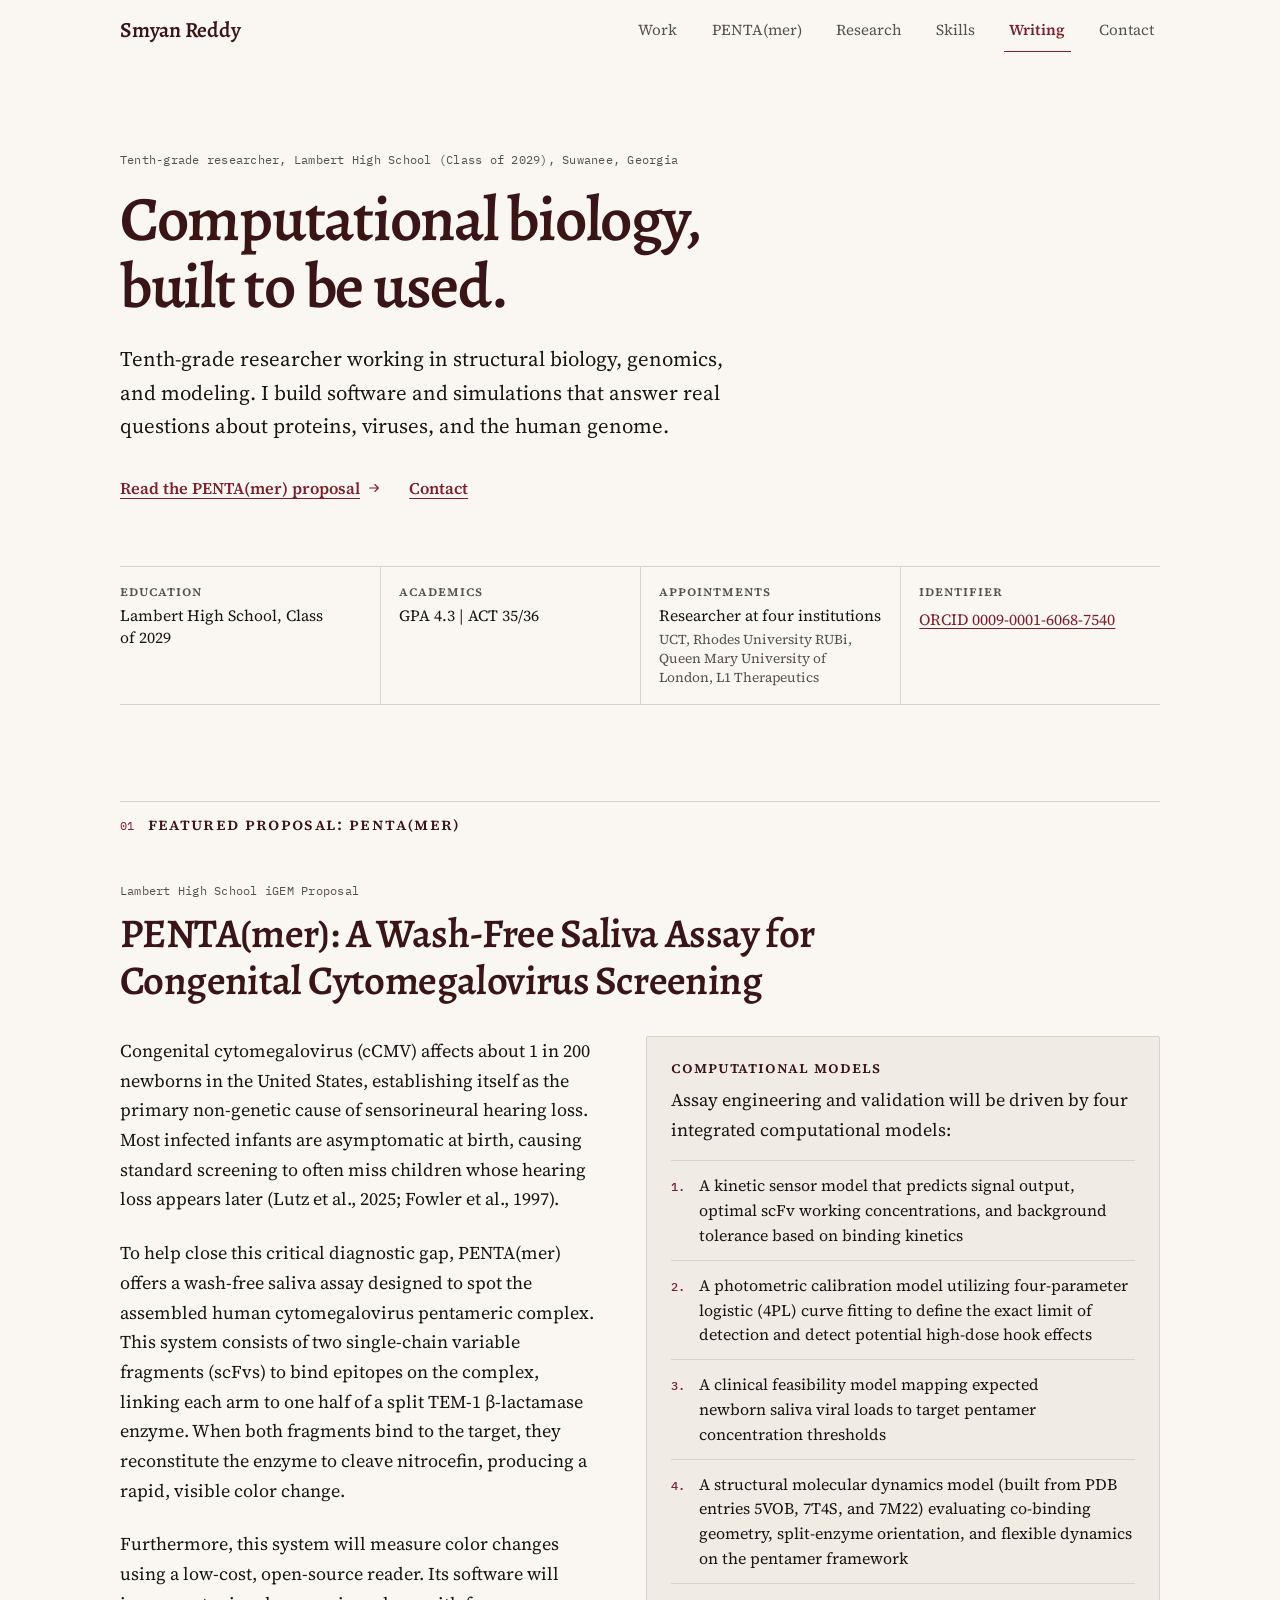
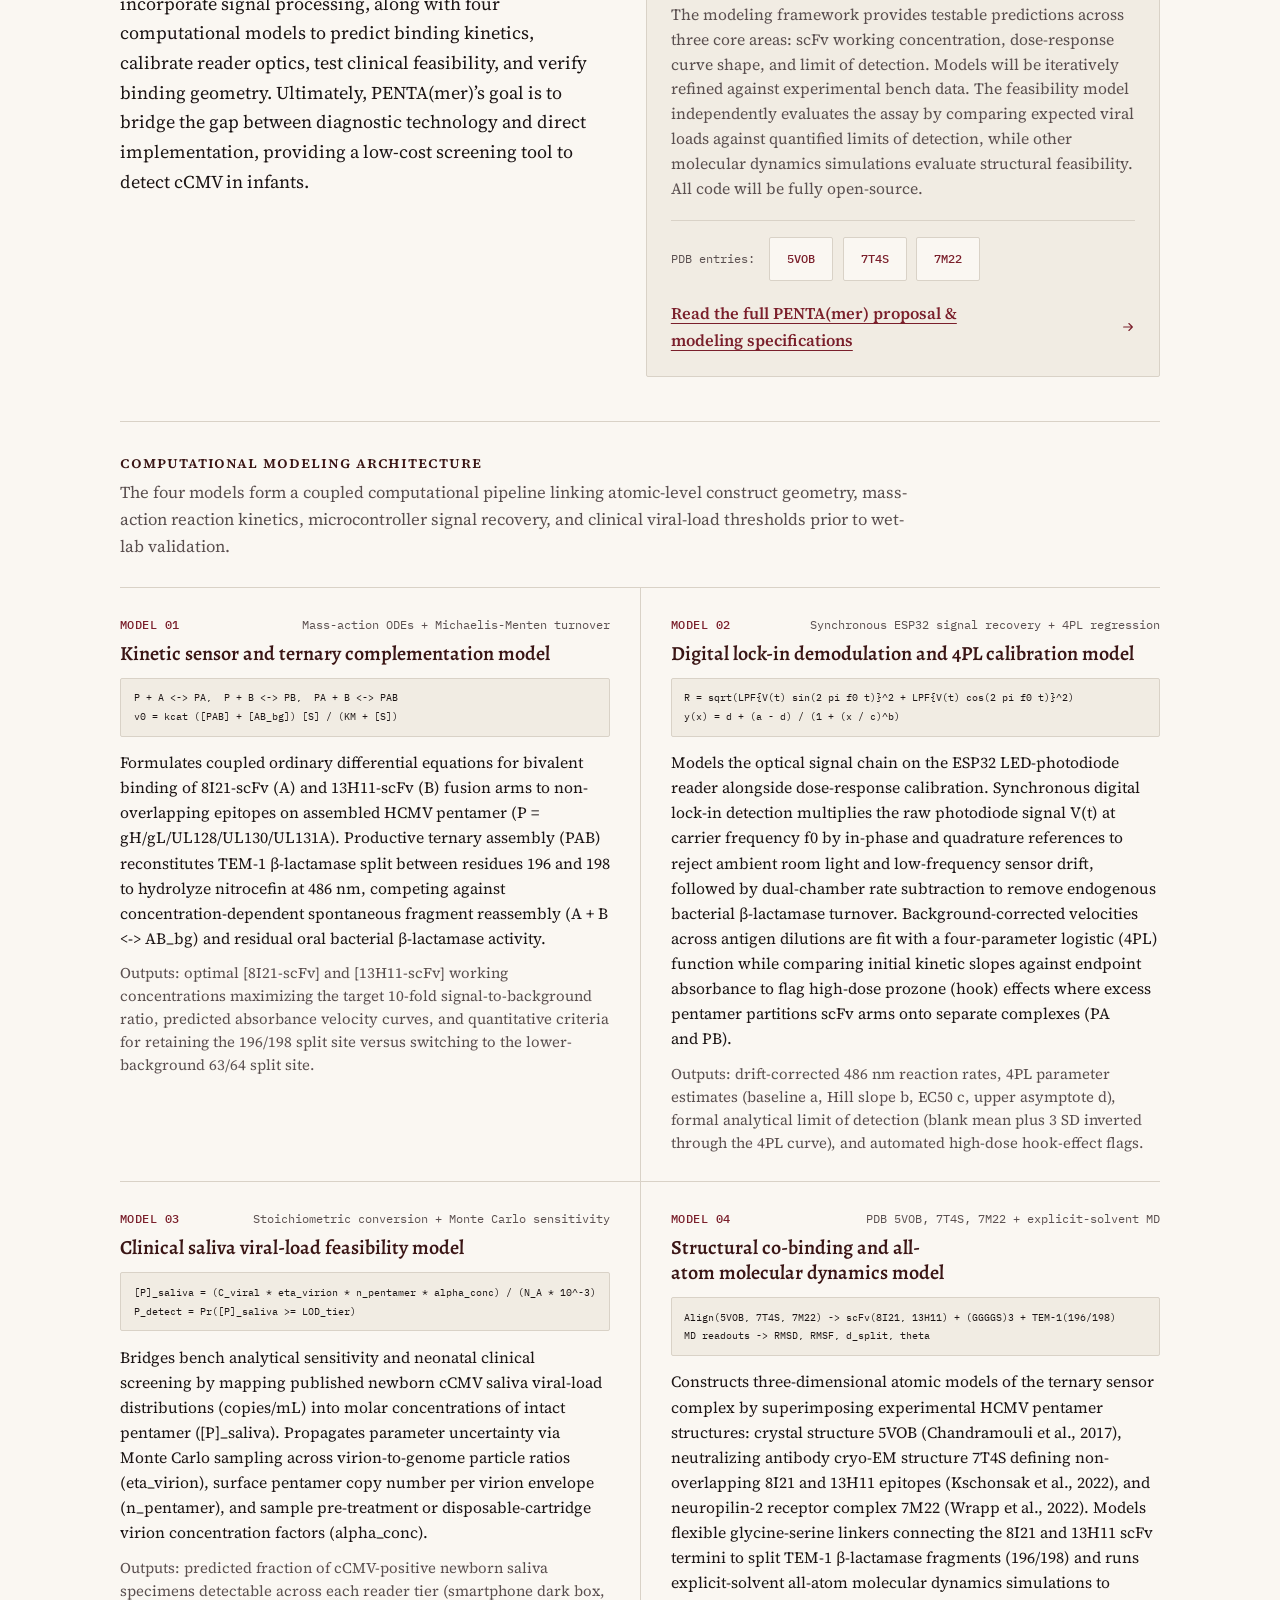
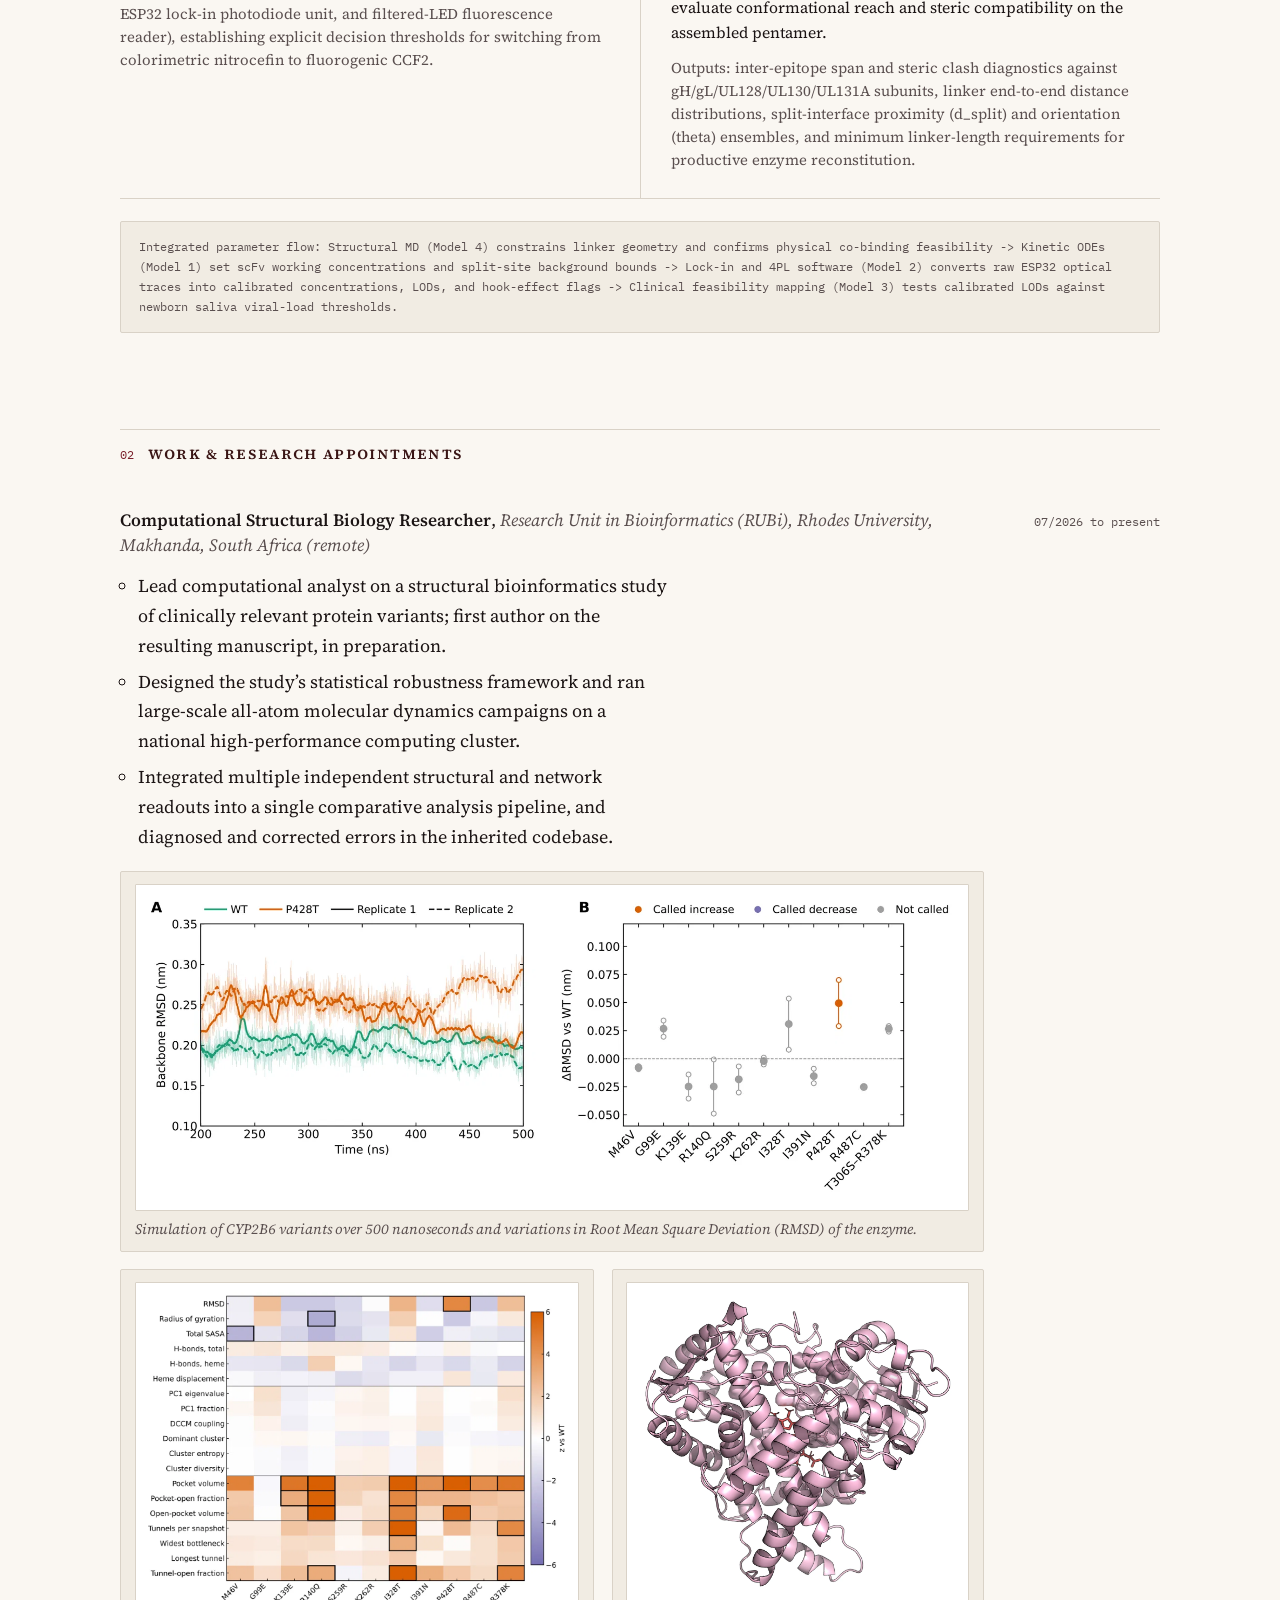
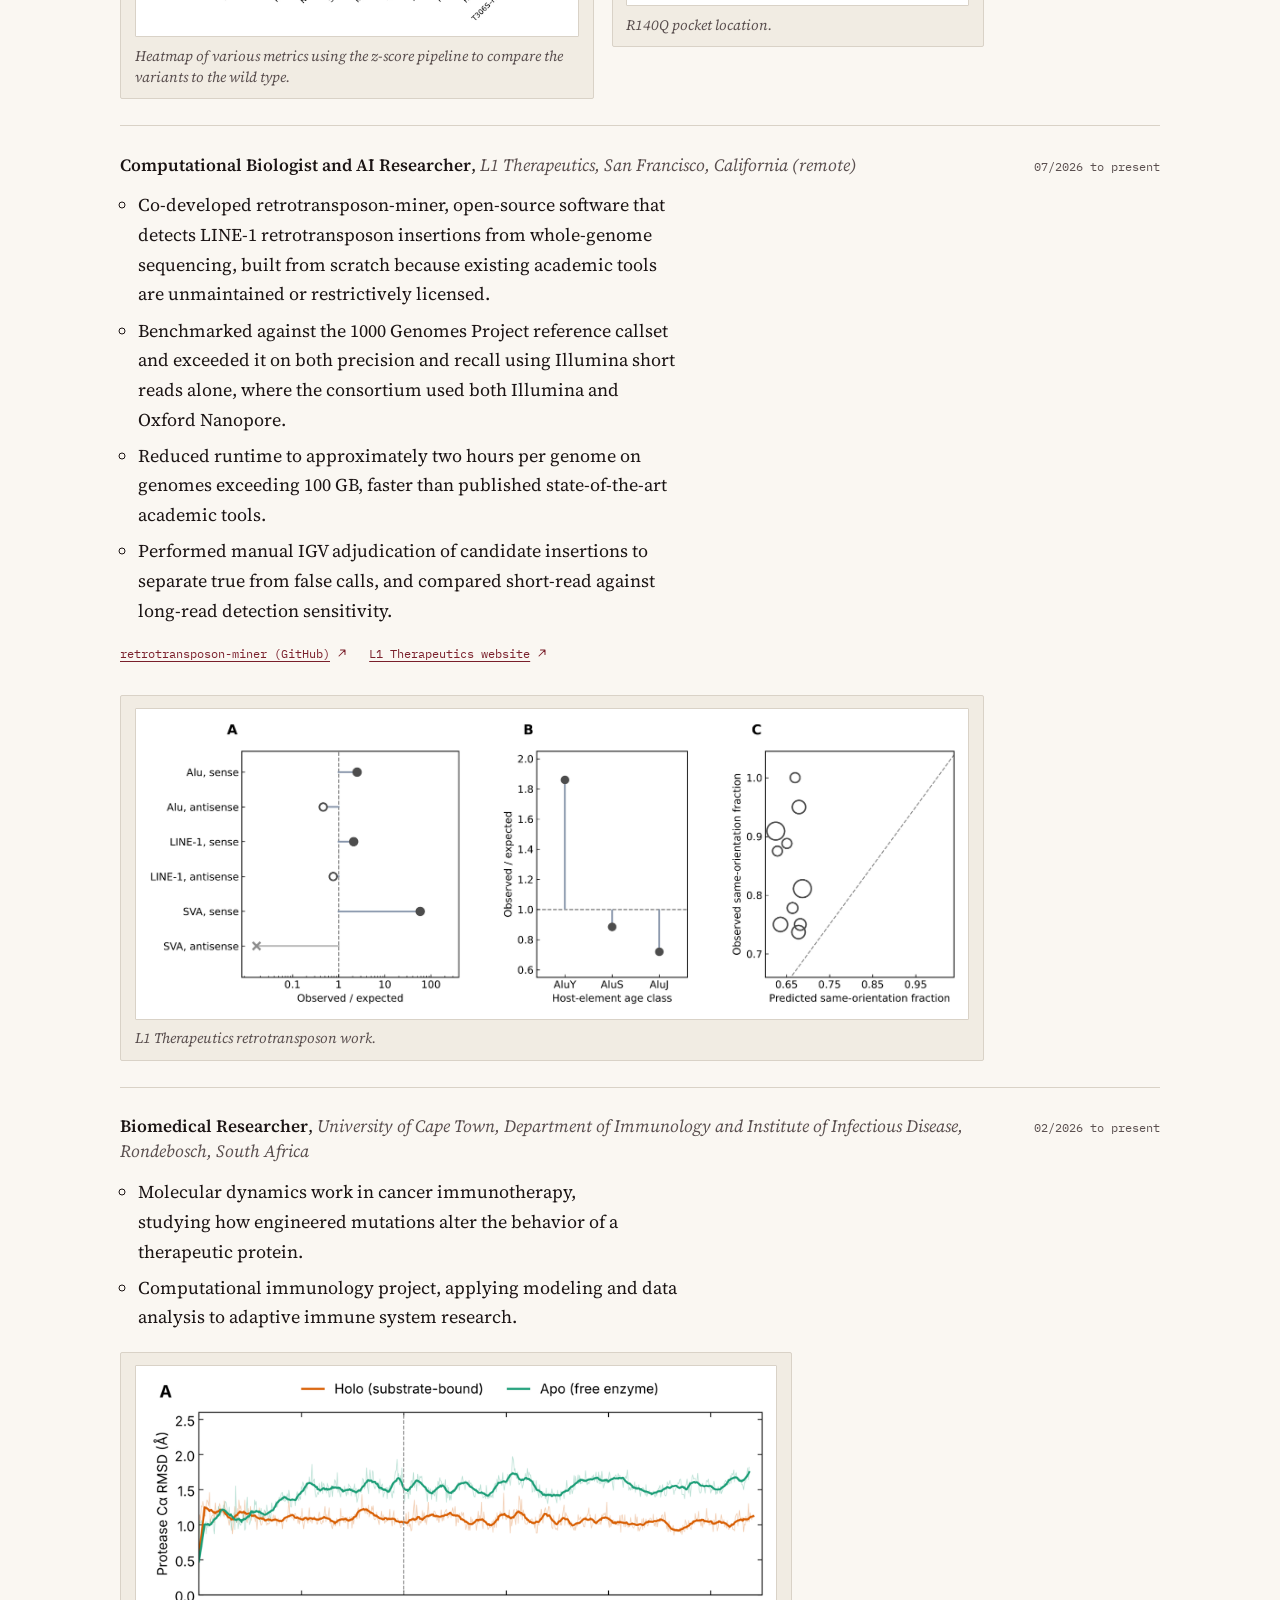
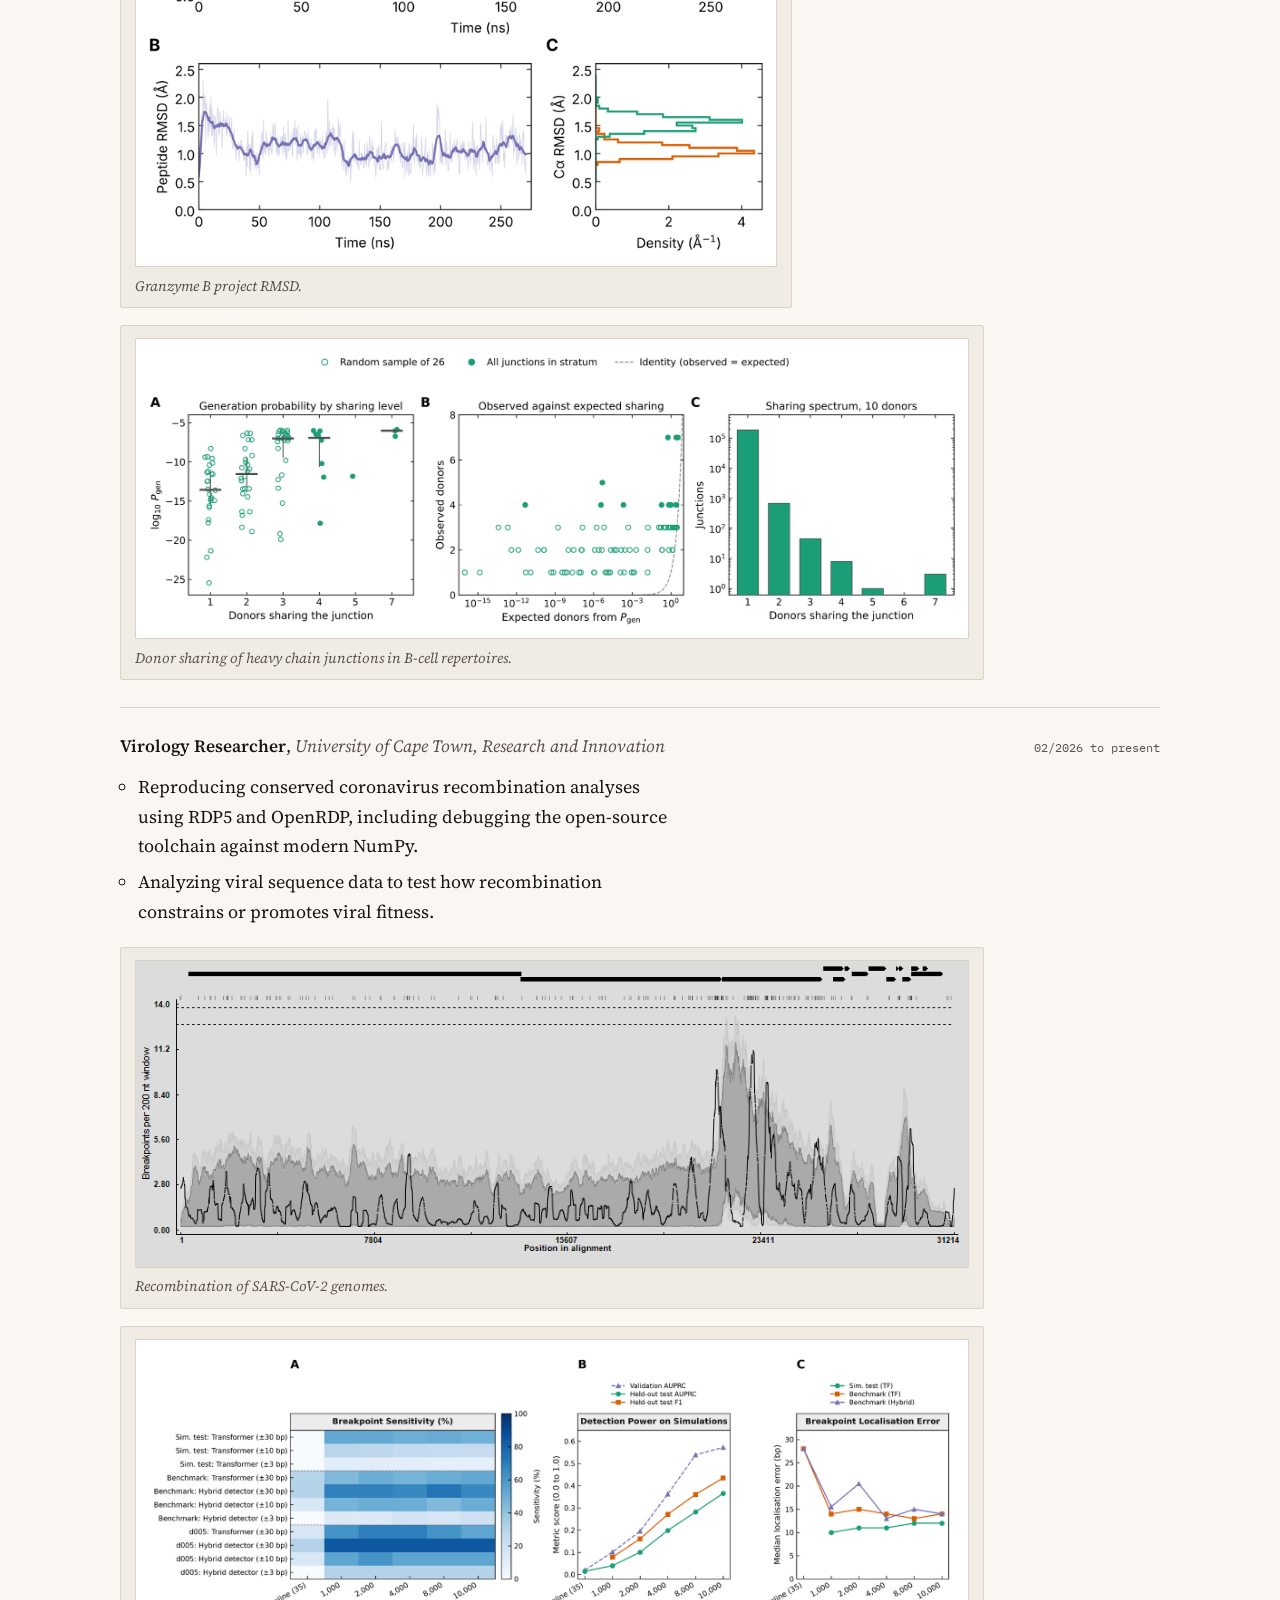
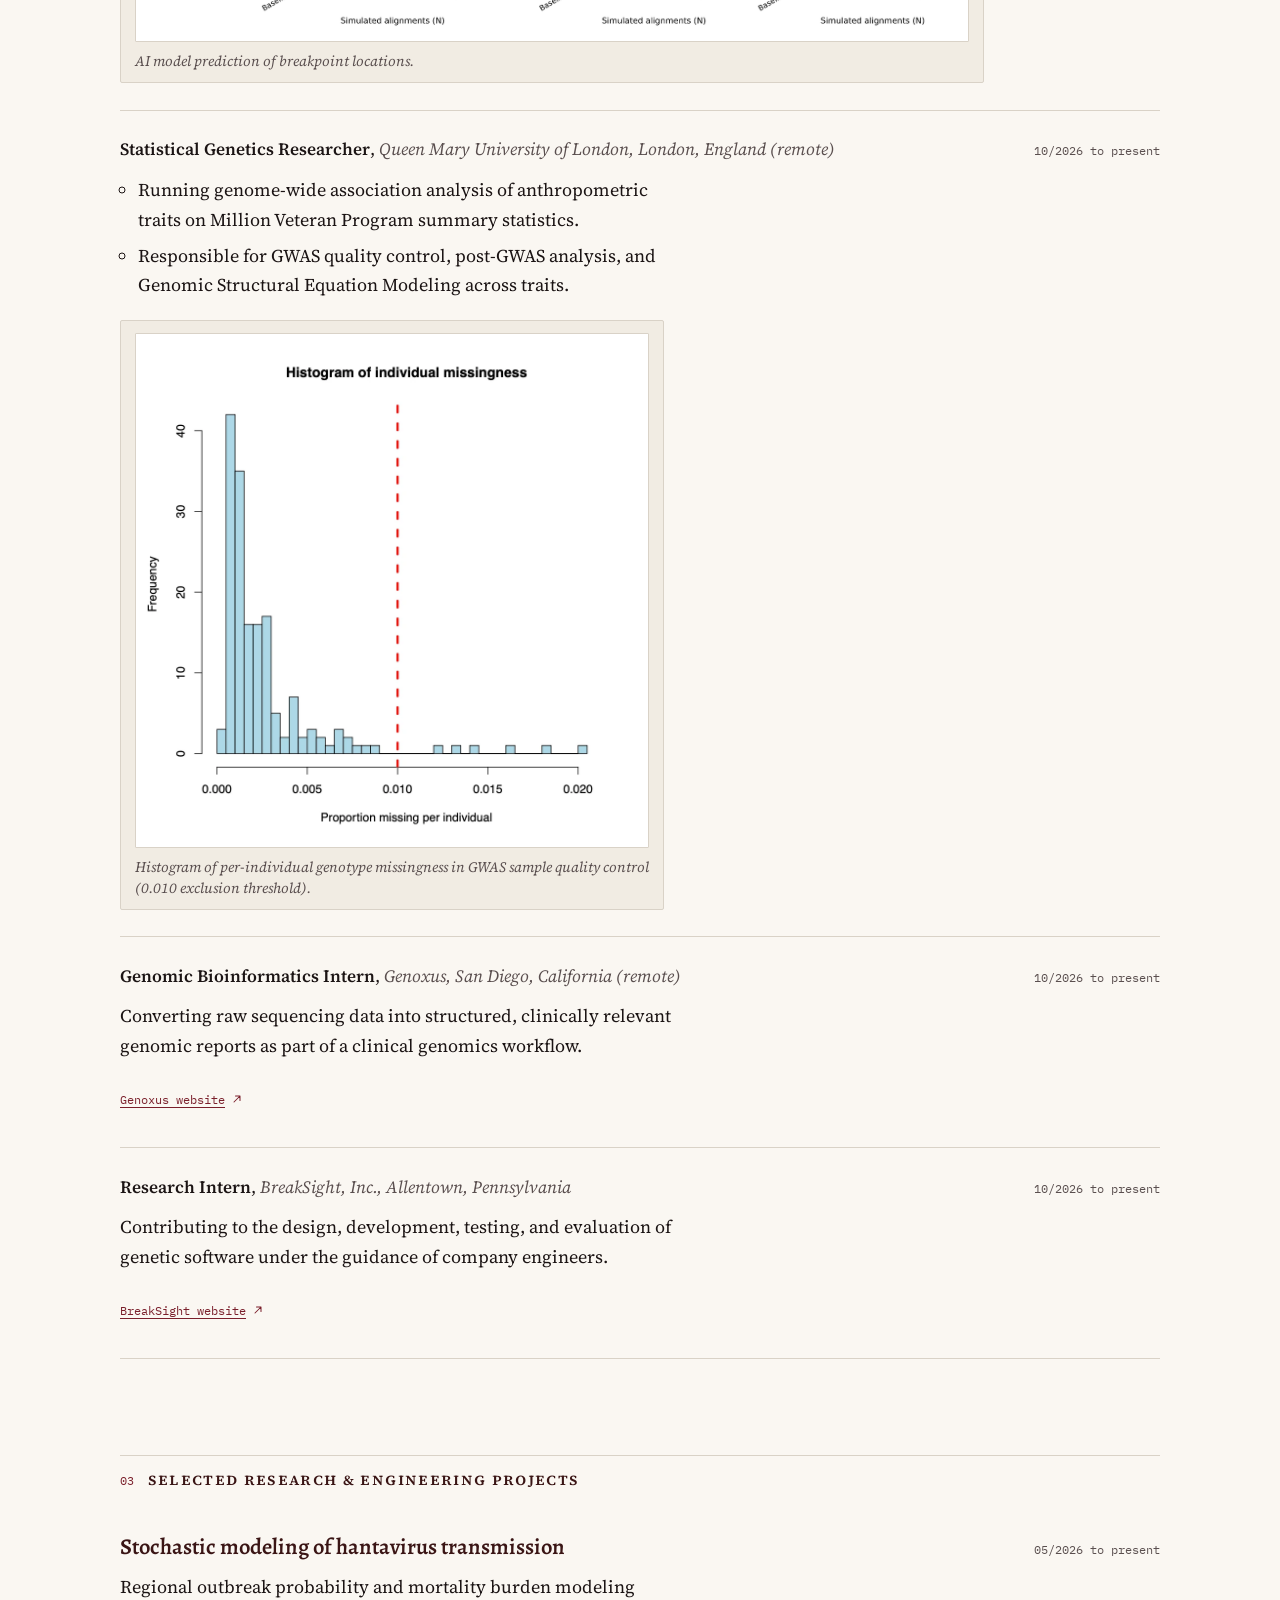
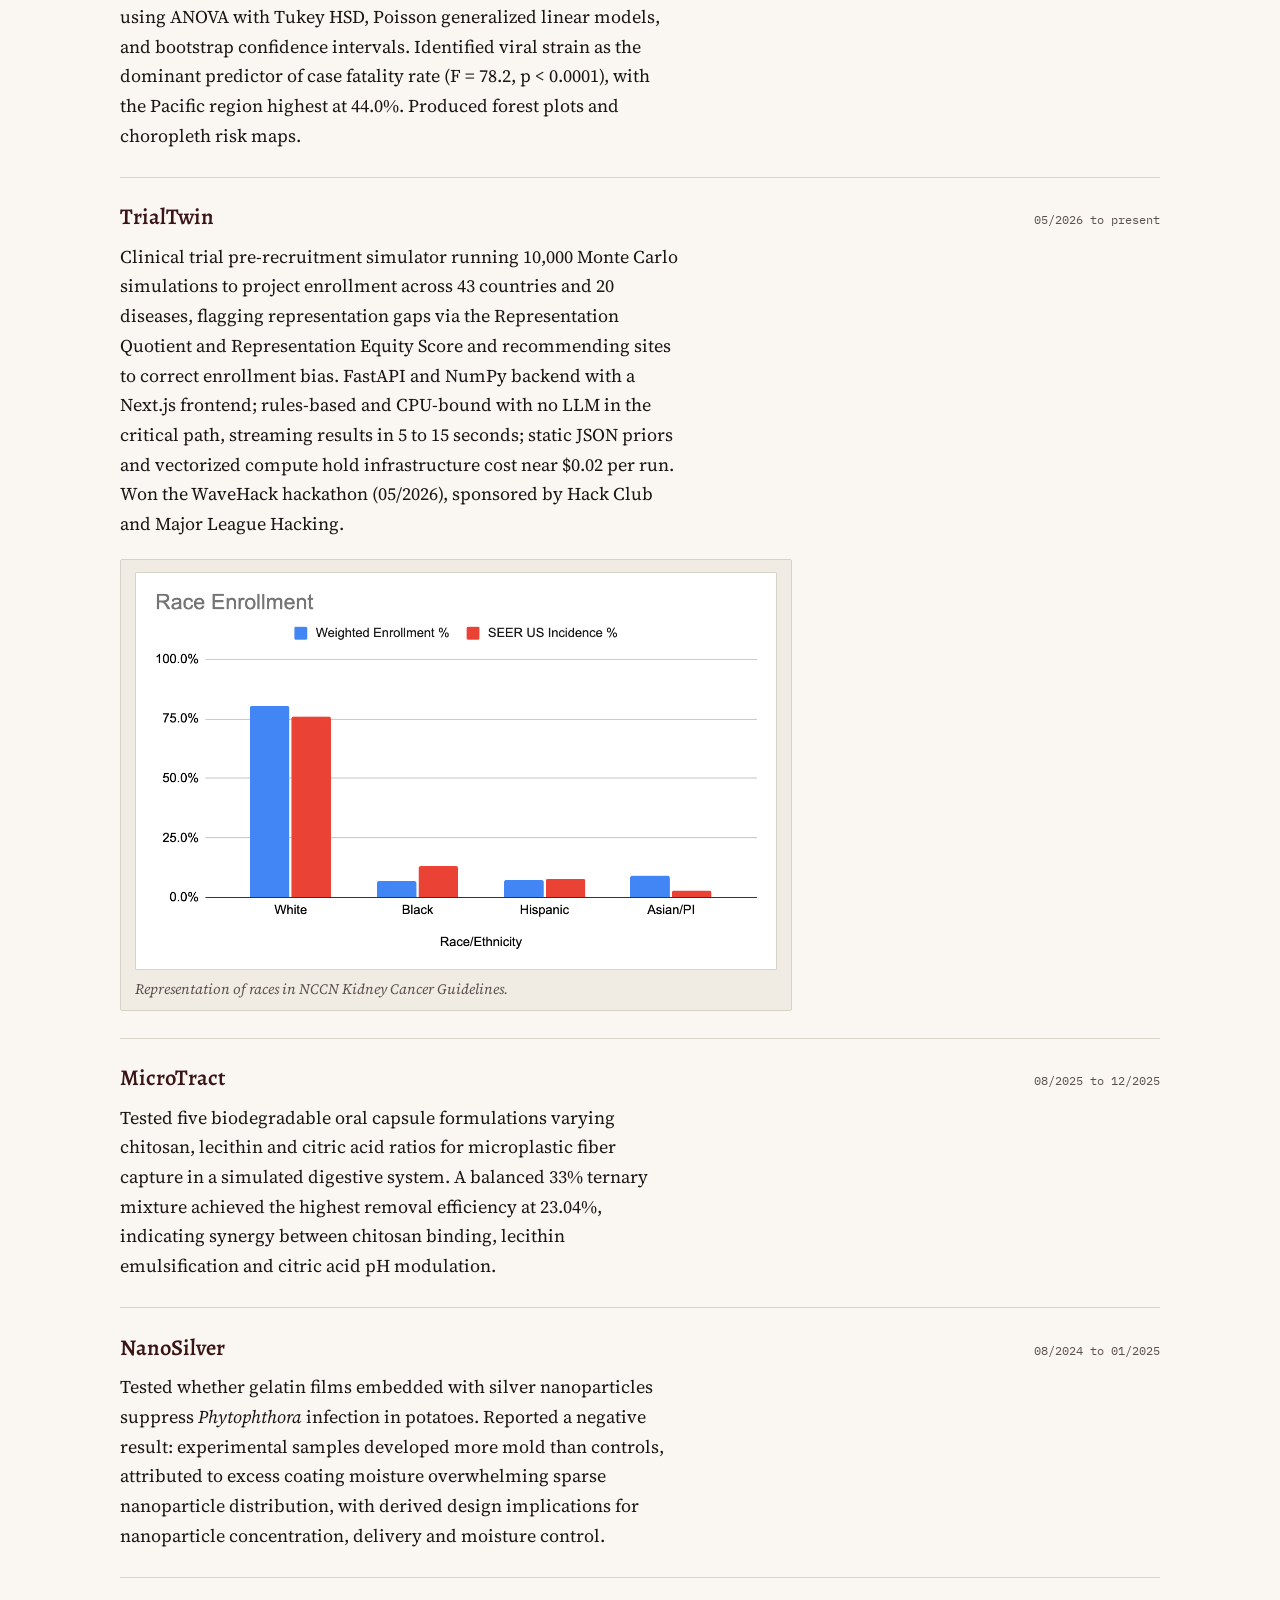
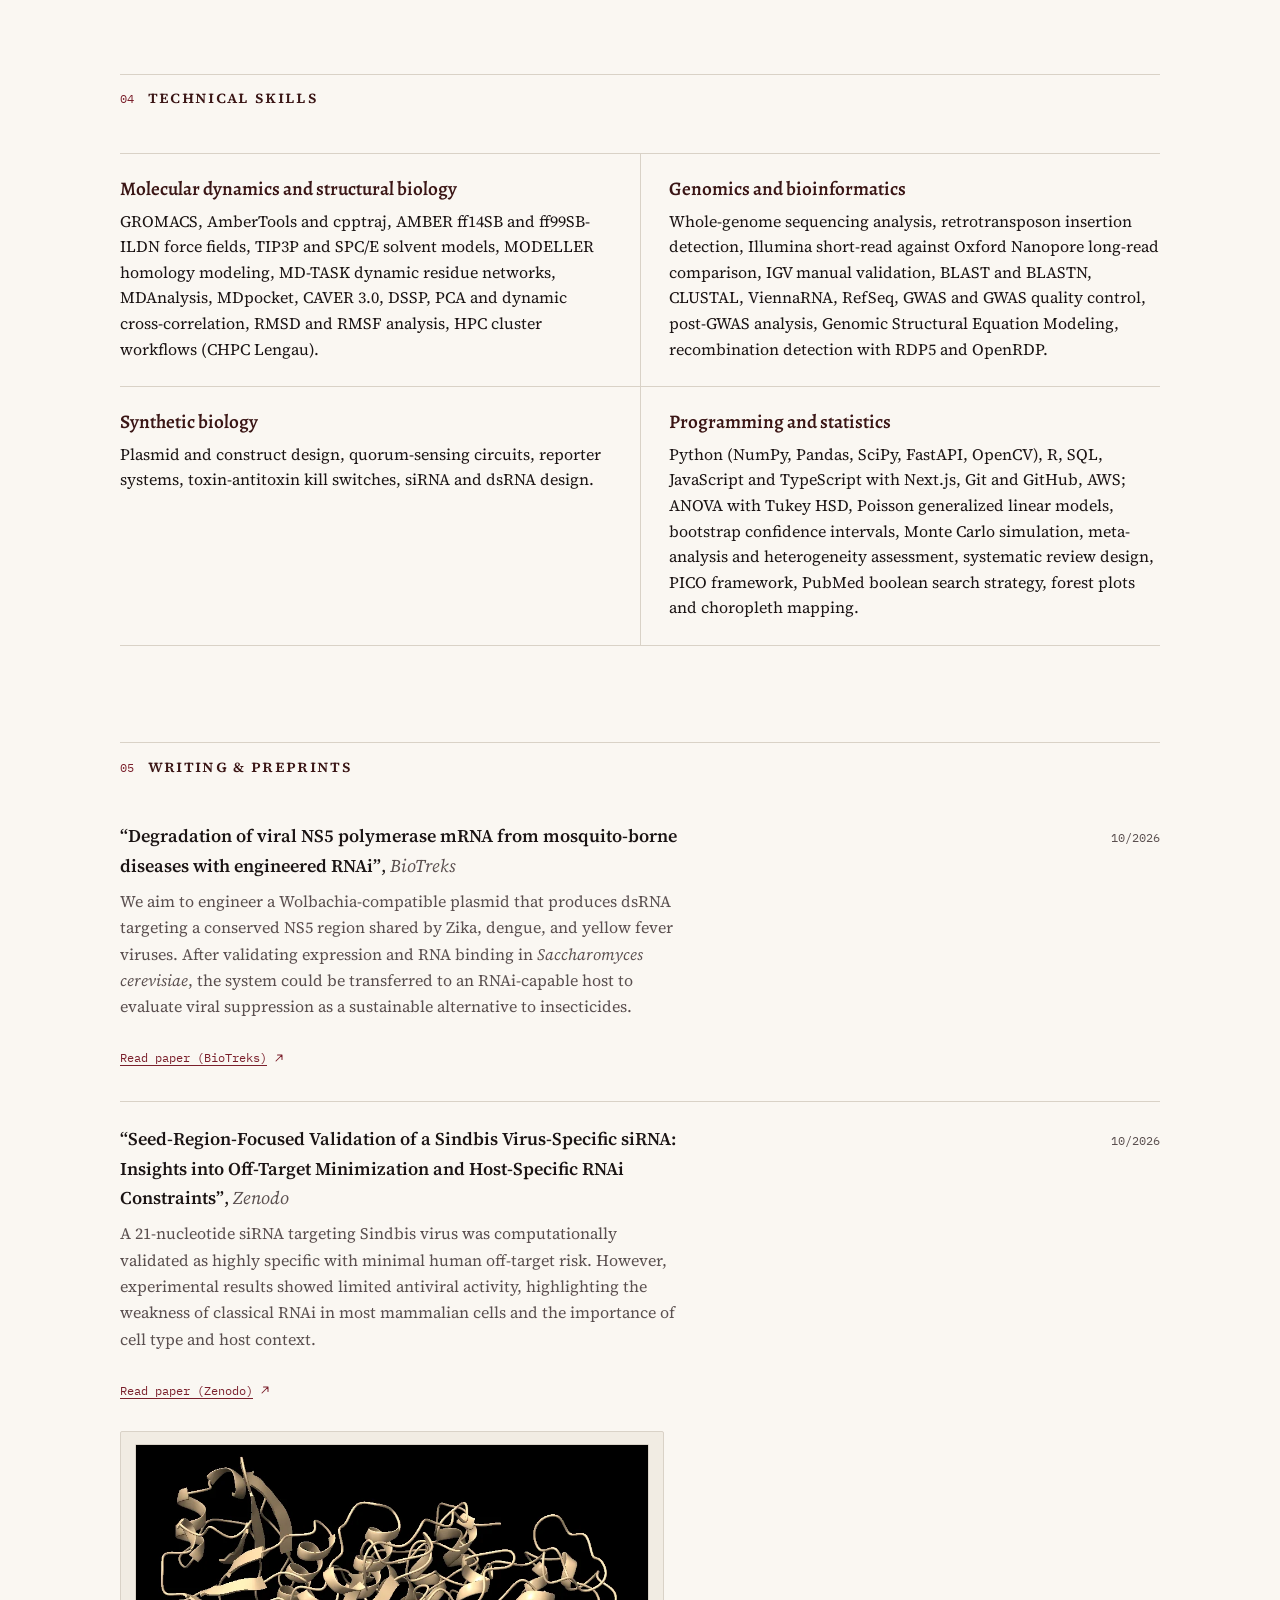
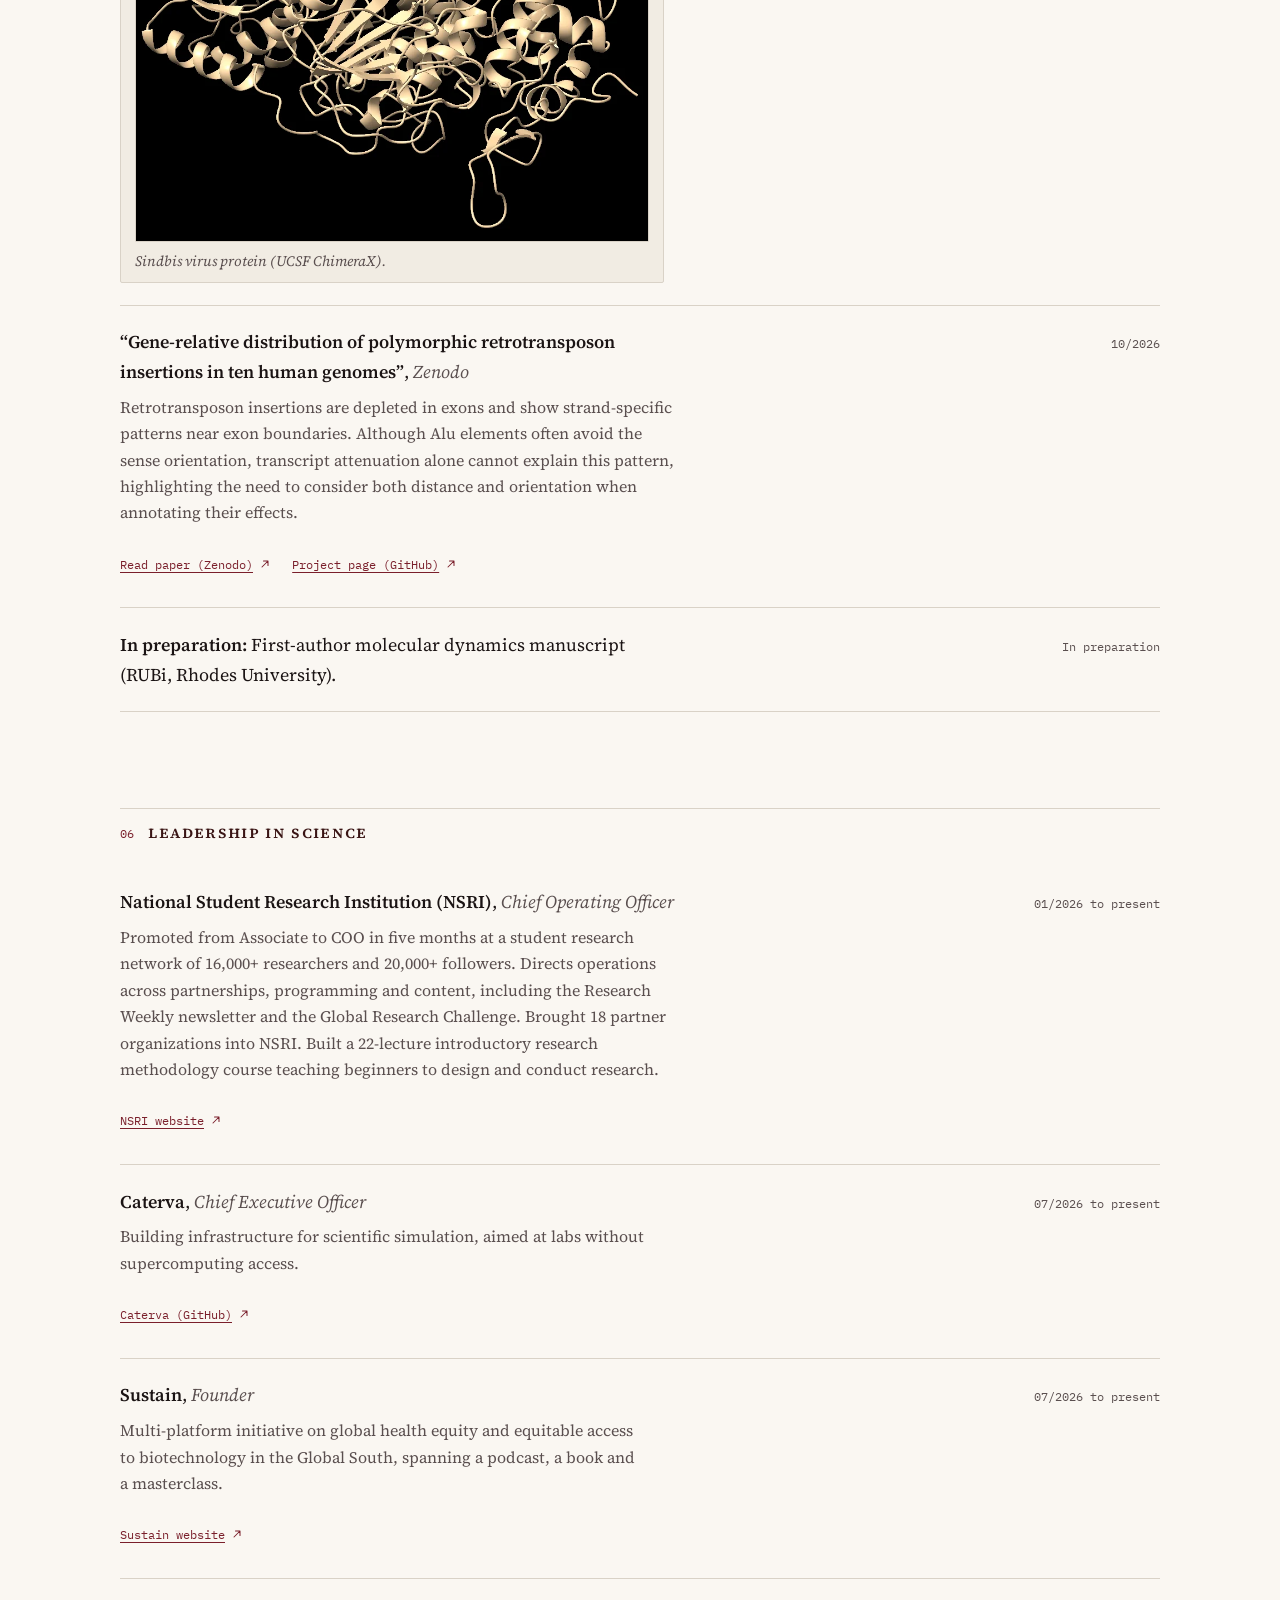
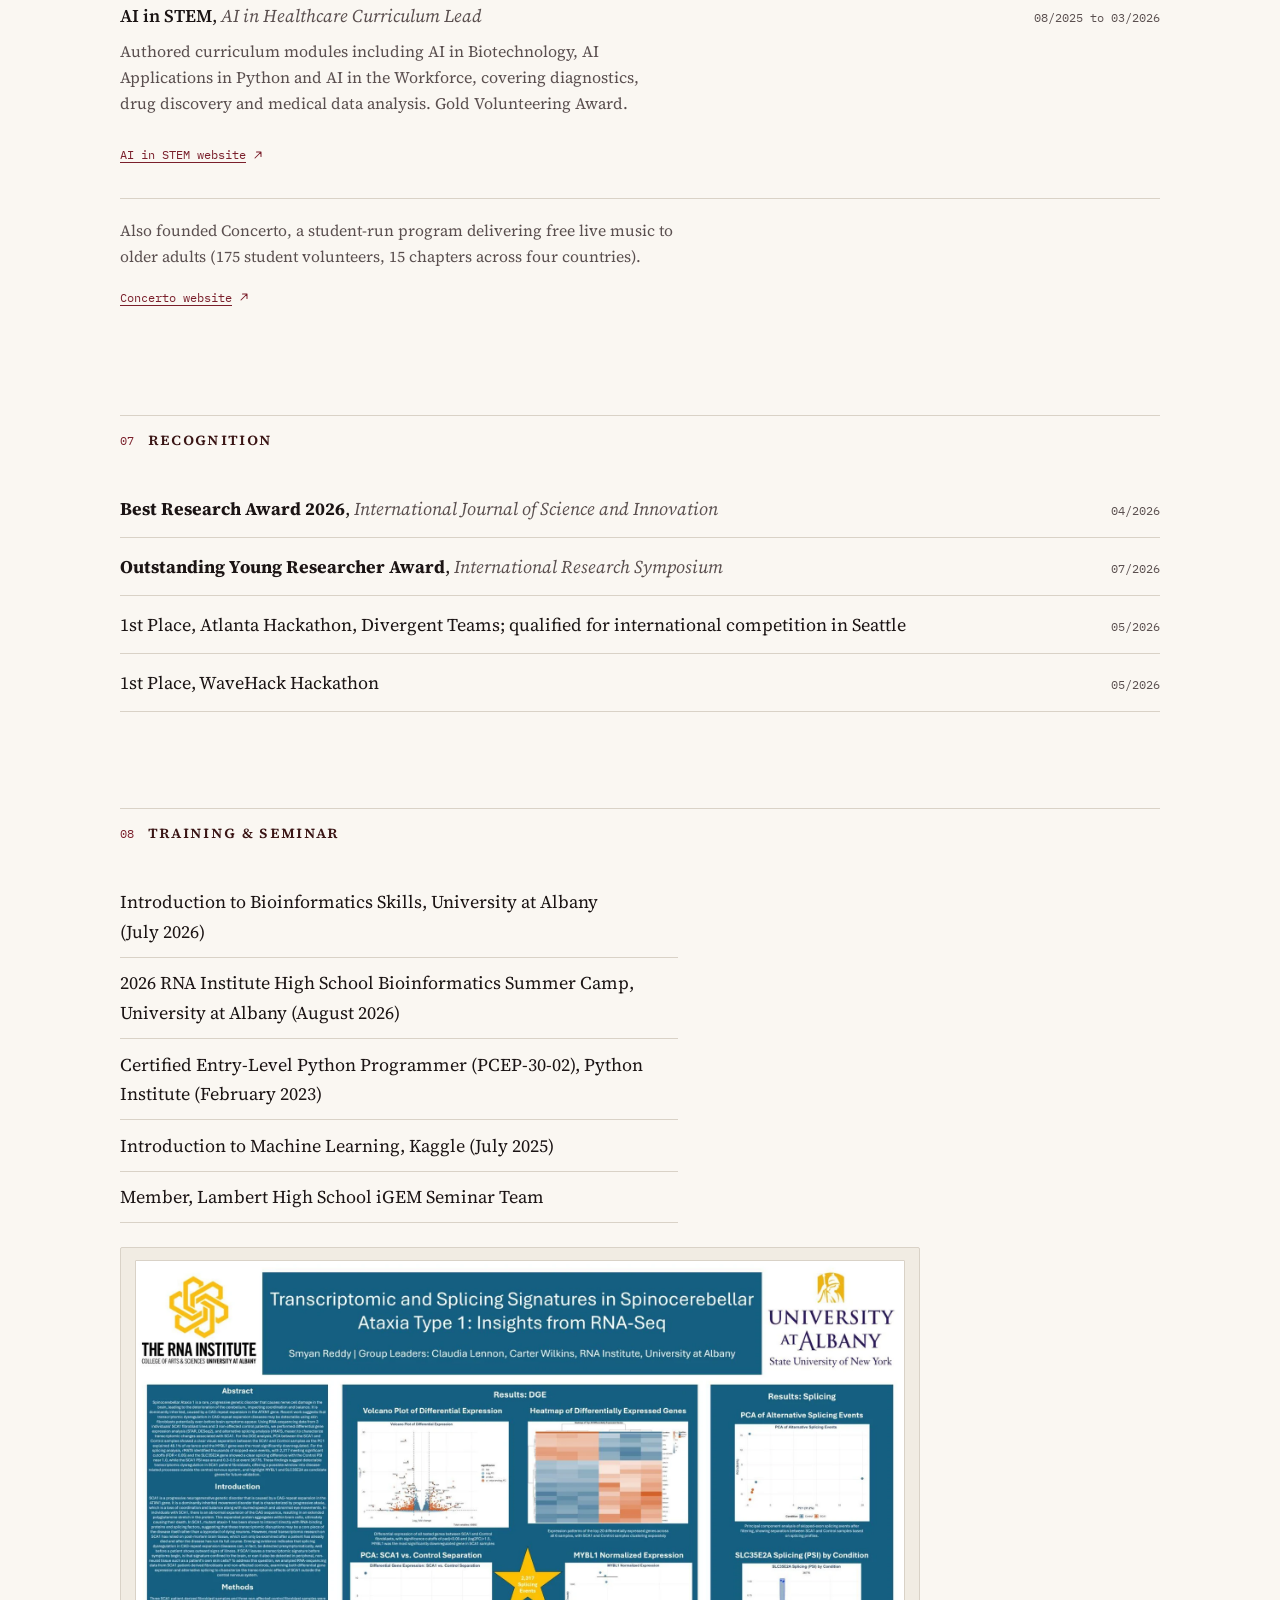
==== commit 875b7dd6: "Add QMUL GWAS missingness QC figure and expand PENTA(mer) modeling architecture" ====
--- a/index.html
+++ b/index.html
@@ -230,13 +230,73 @@
 
             <p class="pentamer-brief-cta">
               <a class="text-action" href="penta-mer/">
-                <span>Read the full PENTA(mer) proposal</span>
+                <span>Read the full PENTA(mer) proposal &amp; modeling specifications</span>
                 <svg viewBox="0 0 16 16" aria-hidden="true" focusable="false">
                   <path d="M3 8h10M9 4l4 4-4 4" stroke-linecap="round" stroke-linejoin="round"></path>
                 </svg>
               </a>
             </p>
           </div>
+        </div>
+
+        <!-- Deep-dive computational modeling architecture -->
+        <div class="models-depth-block">
+          <div class="models-depth-header">
+            <h4 class="prose-subhead" data-bind="pentamer.modelsDepthHeading">Computational modeling architecture</h4>
+            <p class="models-depth-lead" data-bind="pentamer.modelsDepthLead">The four models form a coupled computational pipeline linking atomic-level construct geometry, mass-action reaction kinetics, microcontroller signal recovery, and clinical viral-load thresholds prior to wet-lab validation.</p>
+          </div>
+
+          <div class="models-depth-grid">
+            <article class="model-depth-cell">
+              <div class="model-cell-top">
+                <span class="model-cell-code" data-bind="pentamer.modelsDeep.0.code">MODEL 01</span>
+                <span class="model-cell-tag" data-bind="pentamer.modelsDeep.0.tag">Mass-action ODEs + Michaelis-Menten turnover</span>
+              </div>
+              <h5 class="model-cell-title" data-bind="pentamer.modelsDeep.0.title">Kinetic sensor and ternary complementation model</h5>
+              <pre class="model-eq"><code data-bind="pentamer.modelsDeep.0.equation">P + A &lt;-&gt; PA,  P + B &lt;-&gt; PB,  PA + B &lt;-&gt; PAB
+v0 = kcat ([PAB] + [AB_bg]) [S] / (KM + [S])</code></pre>
+              <p class="model-cell-summary" data-bind="pentamer.modelsDeep.0.summary">Formulates coupled ordinary differential equations for bivalent binding of 8I21-scFv (A) and 13H11-scFv (B) fusion arms to non-overlapping epitopes on assembled HCMV pentamer (P = gH/gL/UL128/UL130/UL131A). Productive ternary assembly (PAB) reconstitutes TEM-1 &#946;-lactamase split between residues 196 and 198 to hydrolyze nitrocefin at 486 nm, competing against concentration-dependent spontaneous fragment reassembly (A + B &lt;-&gt; AB_bg) and residual oral bacterial &#946;-lactamase activity.</p>
+              <p class="model-cell-meta" data-bind="pentamer.modelsDeep.0.outputs">Outputs: optimal [8I21-scFv] and [13H11-scFv] working concentrations maximizing the target 10-fold signal-to-background ratio, predicted absorbance velocity curves, and quantitative criteria for retaining the 196/198 split site versus switching to the lower-background 63/64 split site.</p>
+            </article>
+
+            <article class="model-depth-cell">
+              <div class="model-cell-top">
+                <span class="model-cell-code" data-bind="pentamer.modelsDeep.1.code">MODEL 02</span>
+                <span class="model-cell-tag" data-bind="pentamer.modelsDeep.1.tag">Synchronous ESP32 signal recovery + 4PL regression</span>
+              </div>
+              <h5 class="model-cell-title" data-bind="pentamer.modelsDeep.1.title">Digital lock-in demodulation and 4PL calibration model</h5>
+              <pre class="model-eq"><code data-bind="pentamer.modelsDeep.1.equation">R = sqrt(LPF{V(t) sin(2 pi f0 t)}^2 + LPF{V(t) cos(2 pi f0 t)}^2)
+y(x) = d + (a - d) / (1 + (x / c)^b)</code></pre>
+              <p class="model-cell-summary" data-bind="pentamer.modelsDeep.1.summary">Models the optical signal chain on the ESP32 LED-photodiode reader alongside dose-response calibration. Synchronous digital lock-in detection multiplies the raw photodiode signal V(t) at carrier frequency f0 by in-phase and quadrature references to reject ambient room light and low-frequency sensor drift, followed by dual-chamber rate subtraction to remove endogenous bacterial &#946;-lactamase turnover. Background-corrected velocities across antigen dilutions are fit with a four-parameter logistic (4PL) function while comparing initial kinetic slopes against endpoint absorbance to flag high-dose prozone (hook) effects where excess pentamer partitions scFv arms onto separate complexes (PA and PB).</p>
+              <p class="model-cell-meta" data-bind="pentamer.modelsDeep.1.outputs">Outputs: drift-corrected 486 nm reaction rates, 4PL parameter estimates (baseline a, Hill slope b, EC50 c, upper asymptote d), formal analytical limit of detection (blank mean plus 3 SD inverted through the 4PL curve), and automated high-dose hook-effect flags.</p>
+            </article>
+
+            <article class="model-depth-cell">
+              <div class="model-cell-top">
+                <span class="model-cell-code" data-bind="pentamer.modelsDeep.2.code">MODEL 03</span>
+                <span class="model-cell-tag" data-bind="pentamer.modelsDeep.2.tag">Stoichiometric conversion + Monte Carlo sensitivity</span>
+              </div>
+              <h5 class="model-cell-title" data-bind="pentamer.modelsDeep.2.title">Clinical saliva viral-load feasibility model</h5>
+              <pre class="model-eq"><code data-bind="pentamer.modelsDeep.2.equation">[P]_saliva = (C_viral * eta_virion * n_pentamer * alpha_conc) / (N_A * 10^-3)
+P_detect = Pr([P]_saliva &gt;= LOD_tier)</code></pre>
+              <p class="model-cell-summary" data-bind="pentamer.modelsDeep.2.summary">Bridges bench analytical sensitivity and neonatal clinical screening by mapping published newborn cCMV saliva viral-load distributions (copies/mL) into molar concentrations of intact pentamer ([P]_saliva). Propagates parameter uncertainty via Monte Carlo sampling across virion-to-genome particle ratios (eta_virion), surface pentamer copy number per virion envelope (n_pentamer), and sample pre-treatment or disposable-cartridge virion concentration factors (alpha_conc).</p>
+              <p class="model-cell-meta" data-bind="pentamer.modelsDeep.2.outputs">Outputs: predicted fraction of cCMV-positive newborn saliva specimens detectable across each reader tier (smartphone dark box, ESP32 lock-in photodiode unit, and filtered-LED fluorescence reader), establishing explicit decision thresholds for switching from colorimetric nitrocefin to fluorogenic CCF2.</p>
+            </article>
+
+            <article class="model-depth-cell">
+              <div class="model-cell-top">
+                <span class="model-cell-code" data-bind="pentamer.modelsDeep.3.code">MODEL 04</span>
+                <span class="model-cell-tag" data-bind="pentamer.modelsDeep.3.tag">PDB 5VOB, 7T4S, 7M22 + explicit-solvent MD</span>
+              </div>
+              <h5 class="model-cell-title" data-bind="pentamer.modelsDeep.3.title">Structural co-binding and all-atom molecular dynamics model</h5>
+              <pre class="model-eq"><code data-bind="pentamer.modelsDeep.3.equation">Align(5VOB, 7T4S, 7M22) -&gt; scFv(8I21, 13H11) + (GGGGS)3 + TEM-1(196/198)
+MD readouts -&gt; RMSD, RMSF, d_split, theta</code></pre>
+              <p class="model-cell-summary" data-bind="pentamer.modelsDeep.3.summary">Constructs three-dimensional atomic models of the ternary sensor complex by superimposing experimental HCMV pentamer structures: crystal structure 5VOB (Chandramouli et al., 2017), neutralizing antibody cryo-EM structure 7T4S defining non-overlapping 8I21 and 13H11 epitopes (Kschonsak et al., 2022), and neuropilin-2 receptor complex 7M22 (Wrapp et al., 2022). Models flexible glycine-serine linkers connecting the 8I21 and 13H11 scFv termini to split TEM-1 &#946;-lactamase fragments (196/198) and runs explicit-solvent all-atom molecular dynamics simulations to evaluate conformational reach and steric compatibility on the assembled pentamer.</p>
+              <p class="model-cell-meta" data-bind="pentamer.modelsDeep.3.outputs">Outputs: inter-epitope span and steric clash diagnostics against gH/gL/UL128/UL130/UL131A subunits, linker end-to-end distance distributions, split-interface proximity (d_split) and orientation (theta) ensembles, and minimum linker-length requirements for productive enzyme reconstitution.</p>
+            </article>
+          </div>
+
+          <p class="models-pipeline-bar" data-bind="pentamer.modelsPipelineNote">Integrated parameter flow: Structural MD (Model 4) constrains linker geometry and confirms physical co-binding feasibility -&gt; Kinetic ODEs (Model 1) set scFv working concentrations and split-site background bounds -&gt; Lock-in and 4PL software (Model 2) converts raw ESP32 optical traces into calibrated concentrations, LODs, and hook-effect flags -&gt; Clinical feasibility mapping (Model 3) tests calibrated LODs against newborn saliva viral-load thresholds.</p>
         </div>
       </div>
     </section>
@@ -403,6 +463,15 @@
                 <li data-bind="work.4.bullets.0">Running genome-wide association analysis of anthropometric traits on Million Veteran Program summary statistics.</li>
                 <li data-bind="work.4.bullets.1">Responsible for GWAS quality control, post-GWAS analysis, and Genomic Structural Equation Modeling across traits.</li>
               </ul>
+            </div>
+
+            <div class="entry-figures">
+              <figure class="portfolio-figure portfolio-figure--compact">
+                <div class="figure-media">
+                  <img src="assets/figures/qmul-individual-missingness.webp" width="1014" height="1014" loading="lazy" decoding="async" alt="Histogram of proportion missing per individual from 0.000 to 0.020 with a vertical red dashed quality-control threshold at 0.010">
+                </div>
+                <figcaption data-bind="work.4.figures.0">Histogram of per-individual genotype missingness in GWAS sample quality control (0.010 exclusion threshold).</figcaption>
+              </figure>
             </div>
           </li>
 
--- a/styles.css
+++ b/styles.css
@@ -132,7 +132,8 @@
 h1,
 h2,
 h3,
-h4 {
+h4,
+h5 {
   margin: 0;
   font-family: var(--font-display);
   color: var(--maroon);
@@ -796,6 +797,137 @@
   margin-top: 1.1rem;
 }
 
+/* Deep-dive computational modeling architecture grid */
+.models-depth-block {
+  margin-top: 2.75rem;
+  padding-top: 2rem;
+  border-top: 1px solid var(--rule);
+}
+
+.models-depth-header {
+  max-width: 50rem;
+  margin-bottom: 1.6rem;
+}
+
+.models-depth-lead {
+  font-size: 1.04rem;
+  line-height: 1.62;
+  color: var(--ink-2);
+  margin: 0.35rem 0 0;
+}
+
+.models-depth-grid {
+  display: grid;
+  grid-template-columns: 1fr;
+  border-top: 1px solid var(--rule);
+  border-bottom: 1px solid var(--rule);
+}
+
+.model-depth-cell {
+  padding: 1.5rem 0;
+  border-bottom: 1px solid var(--rule);
+  min-width: 0;
+}
+
+.model-depth-cell:last-child {
+  border-bottom: 0;
+}
+
+@media (min-width: 860px) {
+  .models-depth-grid {
+    grid-template-columns: repeat(2, minmax(0, 1fr));
+  }
+
+  .model-depth-cell {
+    padding: 1.65rem 1.85rem 1.65rem 0;
+  }
+
+  .model-depth-cell:nth-child(even) {
+    padding-left: 1.85rem;
+    padding-right: 0;
+    border-left: 1px solid var(--rule);
+  }
+
+  .model-depth-cell:nth-last-child(-n + 2) {
+    border-bottom: 0;
+  }
+}
+
+.model-cell-top {
+  display: flex;
+  flex-wrap: wrap;
+  align-items: baseline;
+  justify-content: space-between;
+  gap: 0.35rem 0.85rem;
+  margin-bottom: 0.45rem;
+}
+
+.model-cell-code {
+  font-family: var(--font-mono);
+  font-size: var(--step--2);
+  font-weight: 500;
+  color: var(--accent);
+  letter-spacing: 0.04em;
+}
+
+.model-cell-tag {
+  font-family: var(--font-mono);
+  font-size: 0.74rem;
+  color: var(--ink-2);
+}
+
+.model-cell-title {
+  font-family: var(--font-display);
+  font-size: 1.25rem;
+  line-height: 1.24;
+  color: var(--maroon);
+  margin-bottom: 0.7rem;
+}
+
+.model-eq {
+  margin: 0 0 0.85rem;
+  padding: 0.6rem 0.8rem;
+  background-color: var(--paper-2);
+  border: 1px solid var(--rule);
+  border-radius: var(--radius);
+  font-family: var(--font-mono);
+  font-size: 0.76rem;
+  line-height: 1.55;
+  color: var(--ink);
+  white-space: pre-wrap;
+  overflow-wrap: anywhere;
+}
+
+.model-cell-summary {
+  font-size: 0.98rem;
+  line-height: 1.6;
+  color: var(--ink);
+  margin-bottom: 0.7rem;
+}
+
+.model-cell-meta {
+  font-size: 0.93rem;
+  line-height: 1.55;
+  color: var(--ink-2);
+  margin-bottom: 0.5rem;
+}
+
+.model-cell-meta:last-child {
+  margin-bottom: 0;
+}
+
+.models-pipeline-bar {
+  margin-top: 1.35rem;
+  padding: 0.95rem 1.15rem;
+  background-color: var(--paper-2);
+  border: 1px solid var(--rule);
+  border-radius: var(--radius);
+  font-family: var(--font-mono);
+  font-size: var(--step--2);
+  line-height: 1.6;
+  color: var(--ink-2);
+}
+
 /* Entry external links row (>=44x44px touch targets) */
 .entry-links {
   display: flex;
@@ -1412,7 +1544,8 @@
   .portfolio-figure,
   .skill-cell,
   .ruled-item,
-  .pentamer-models-panel {
+  .pentamer-models-panel,
+  .model-depth-cell {
     break-inside: avoid;
   }
 
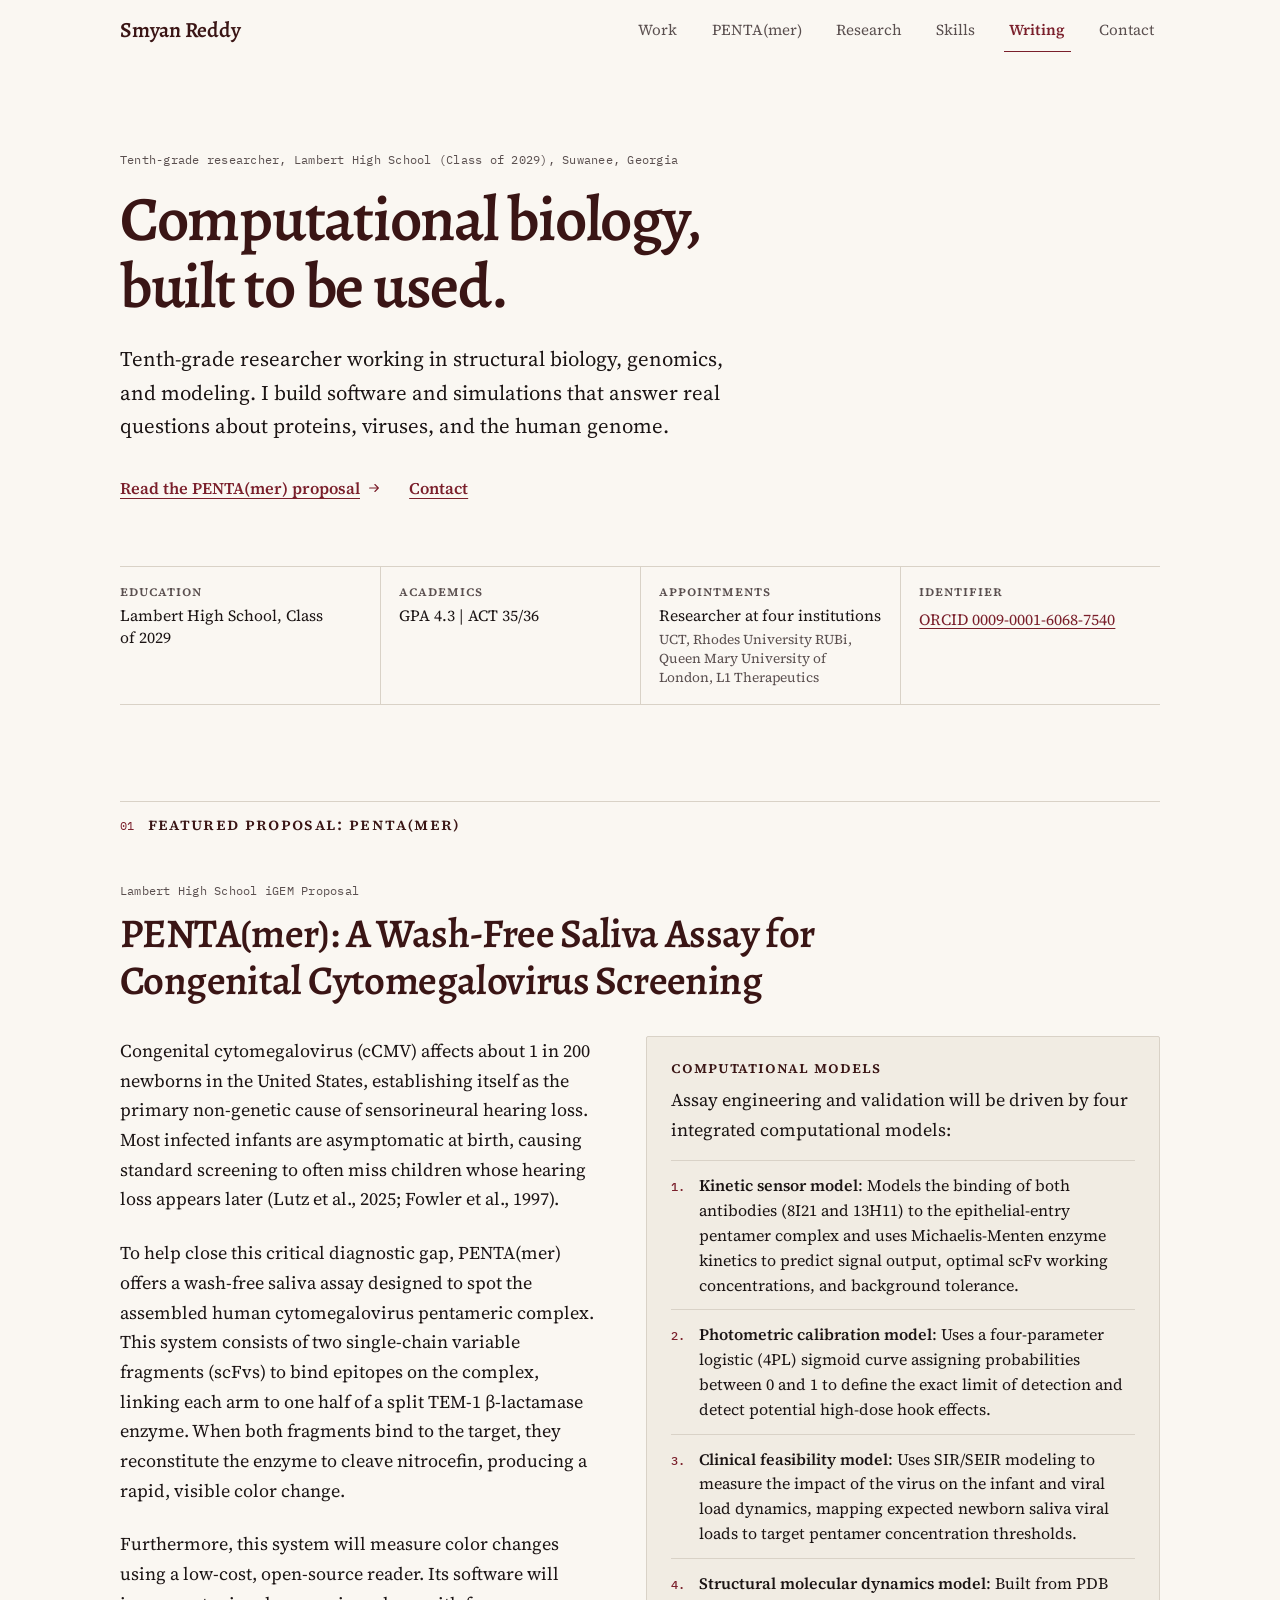
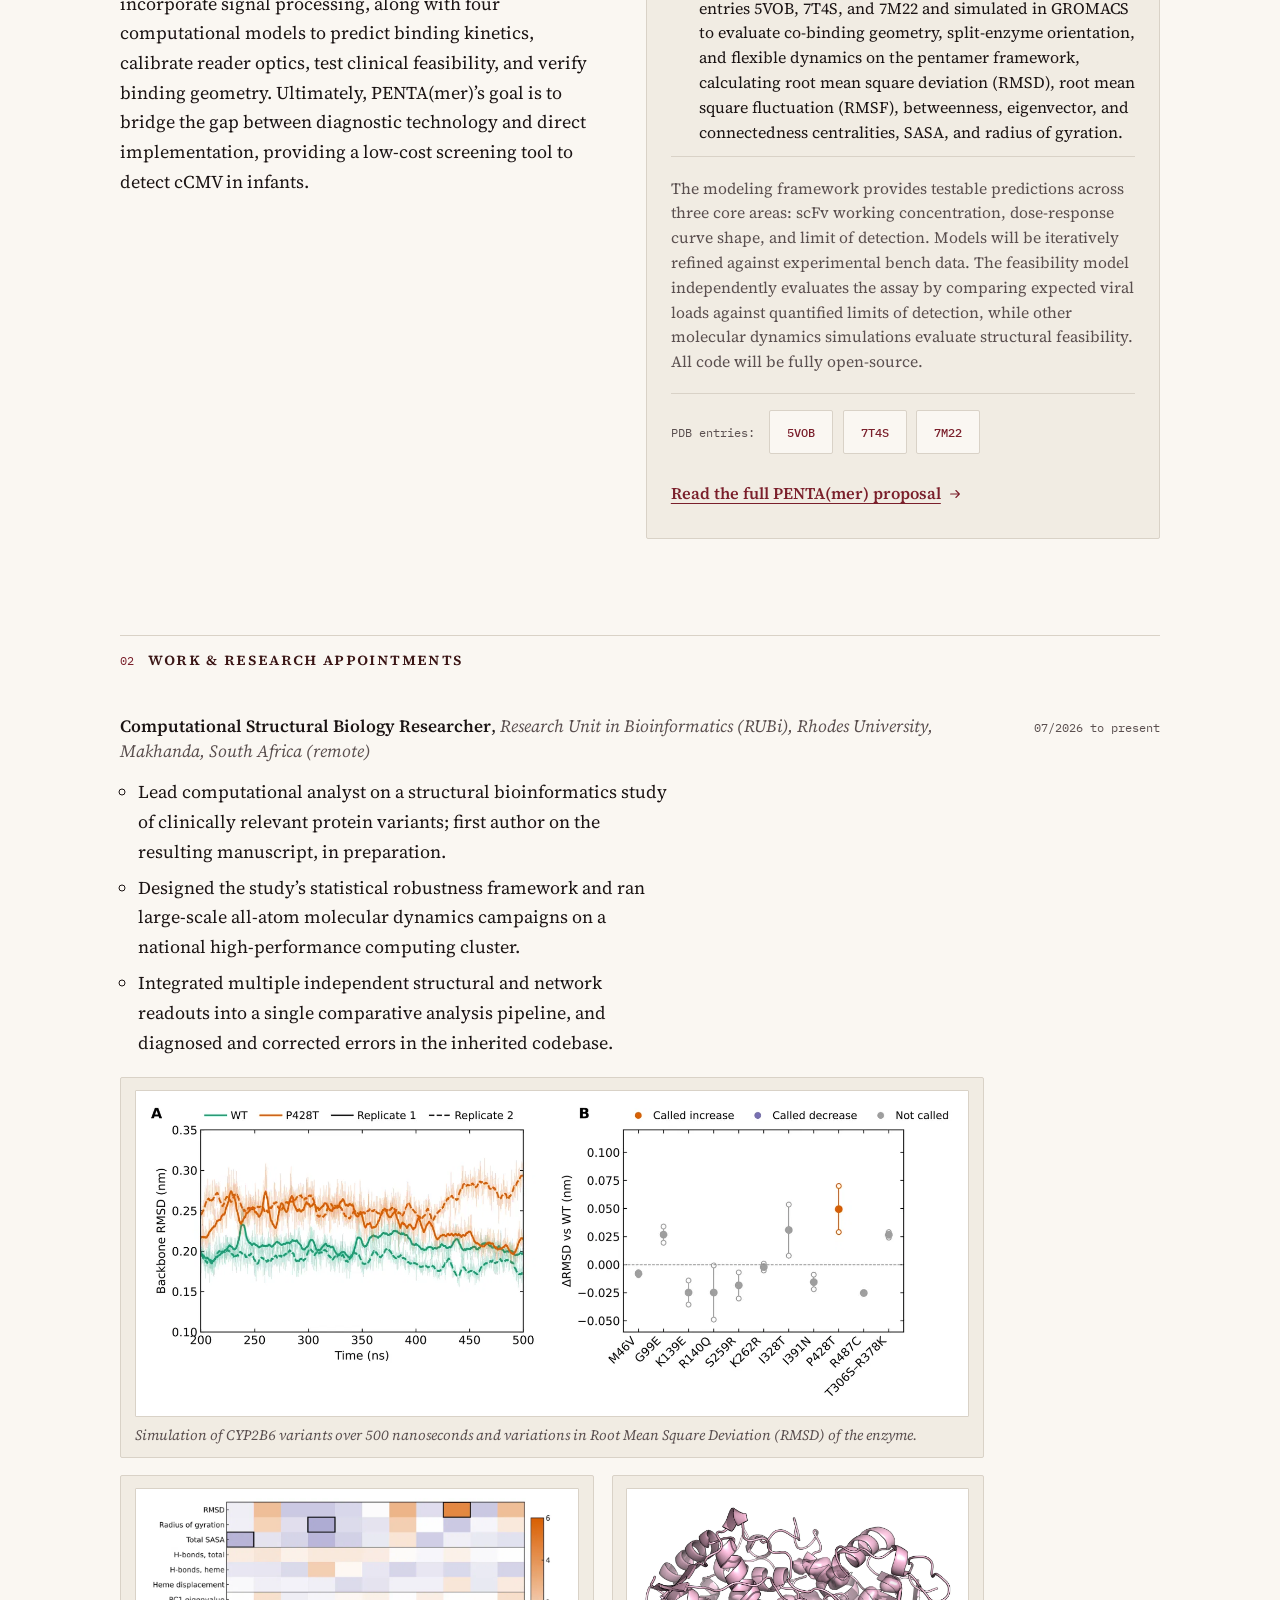
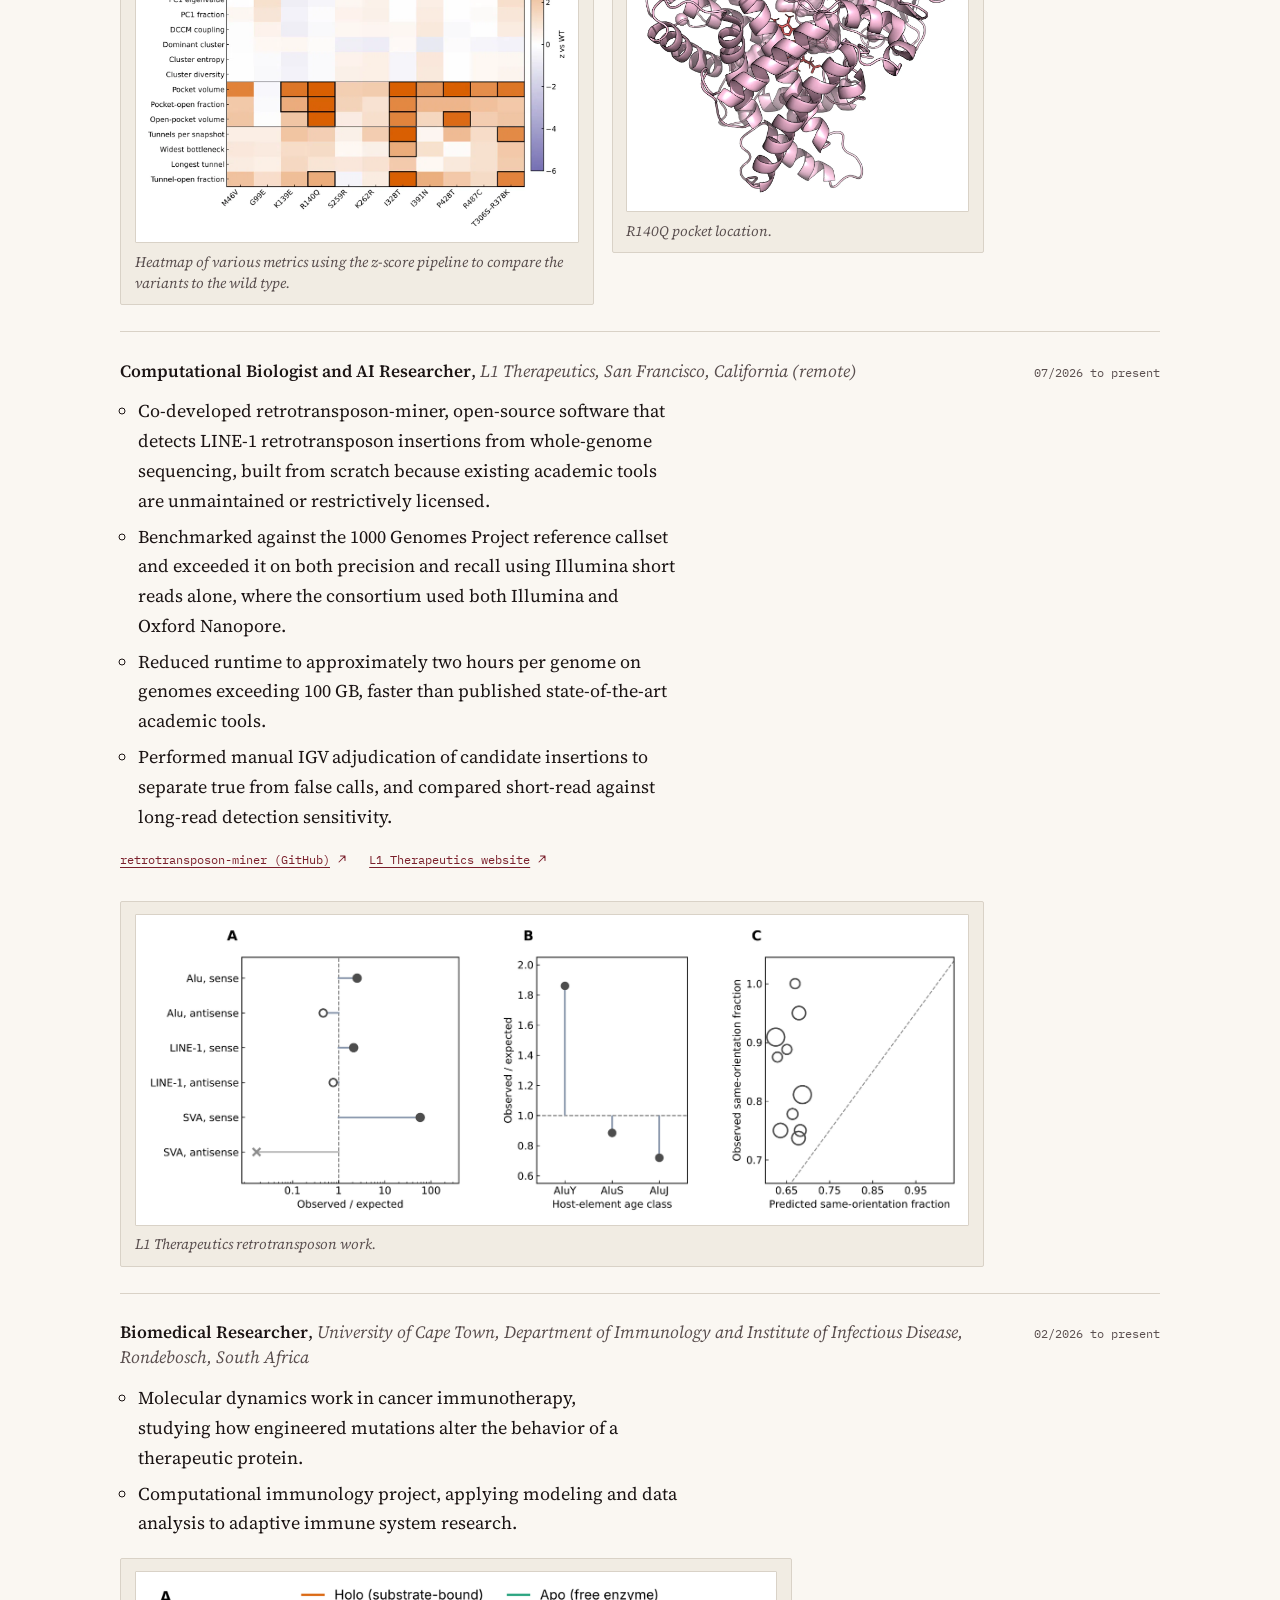
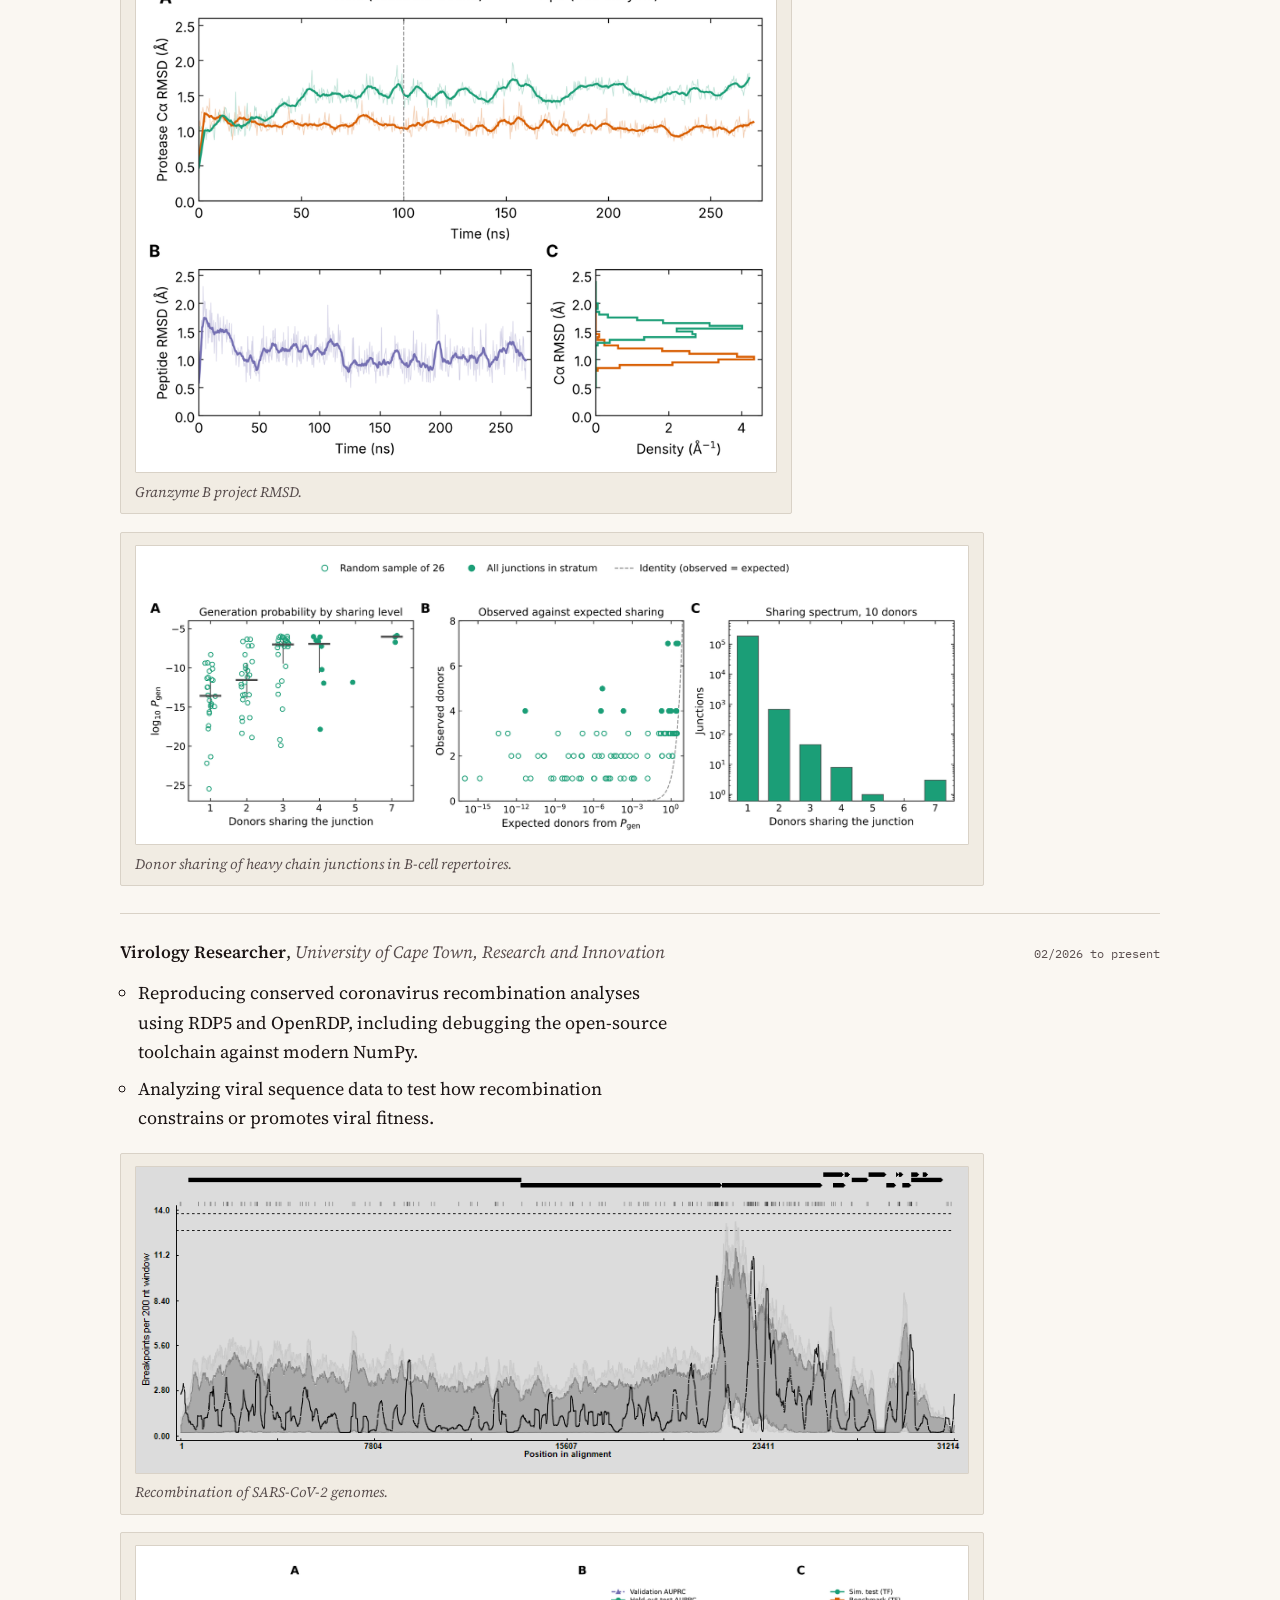
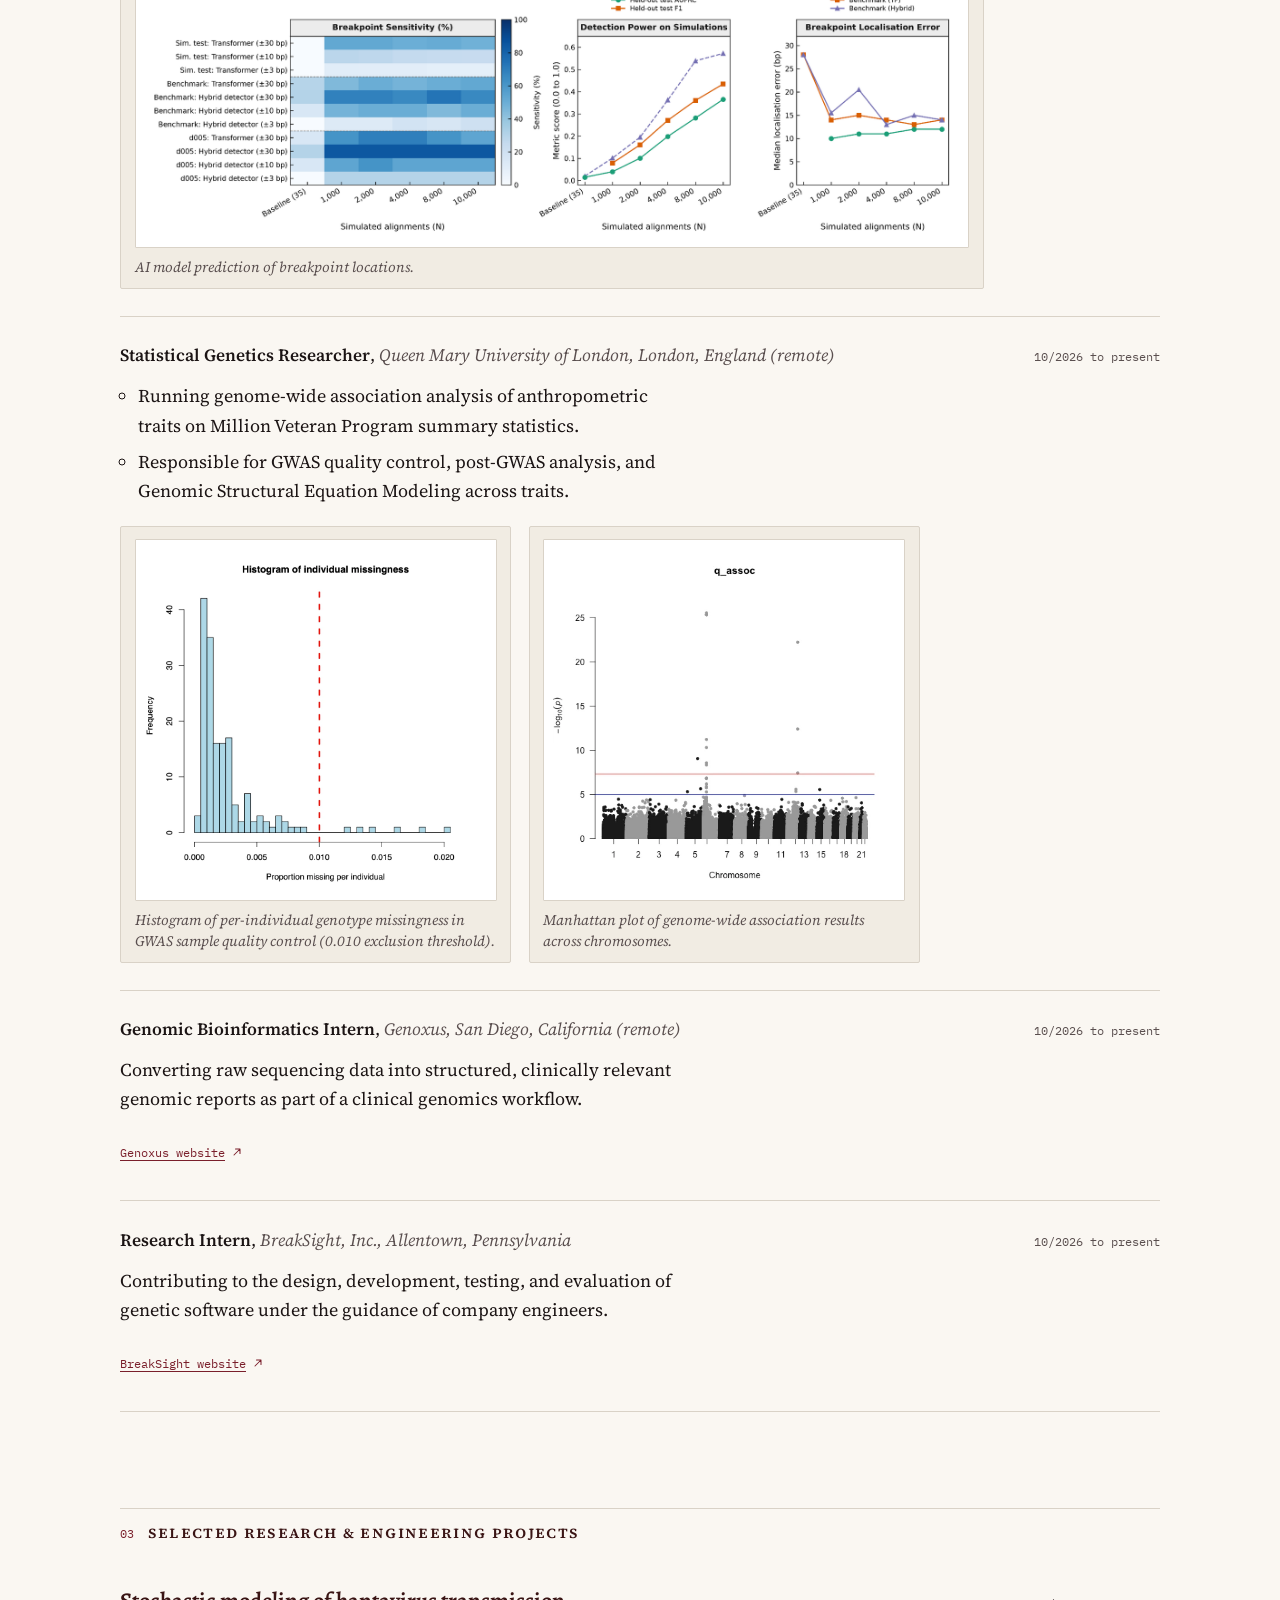
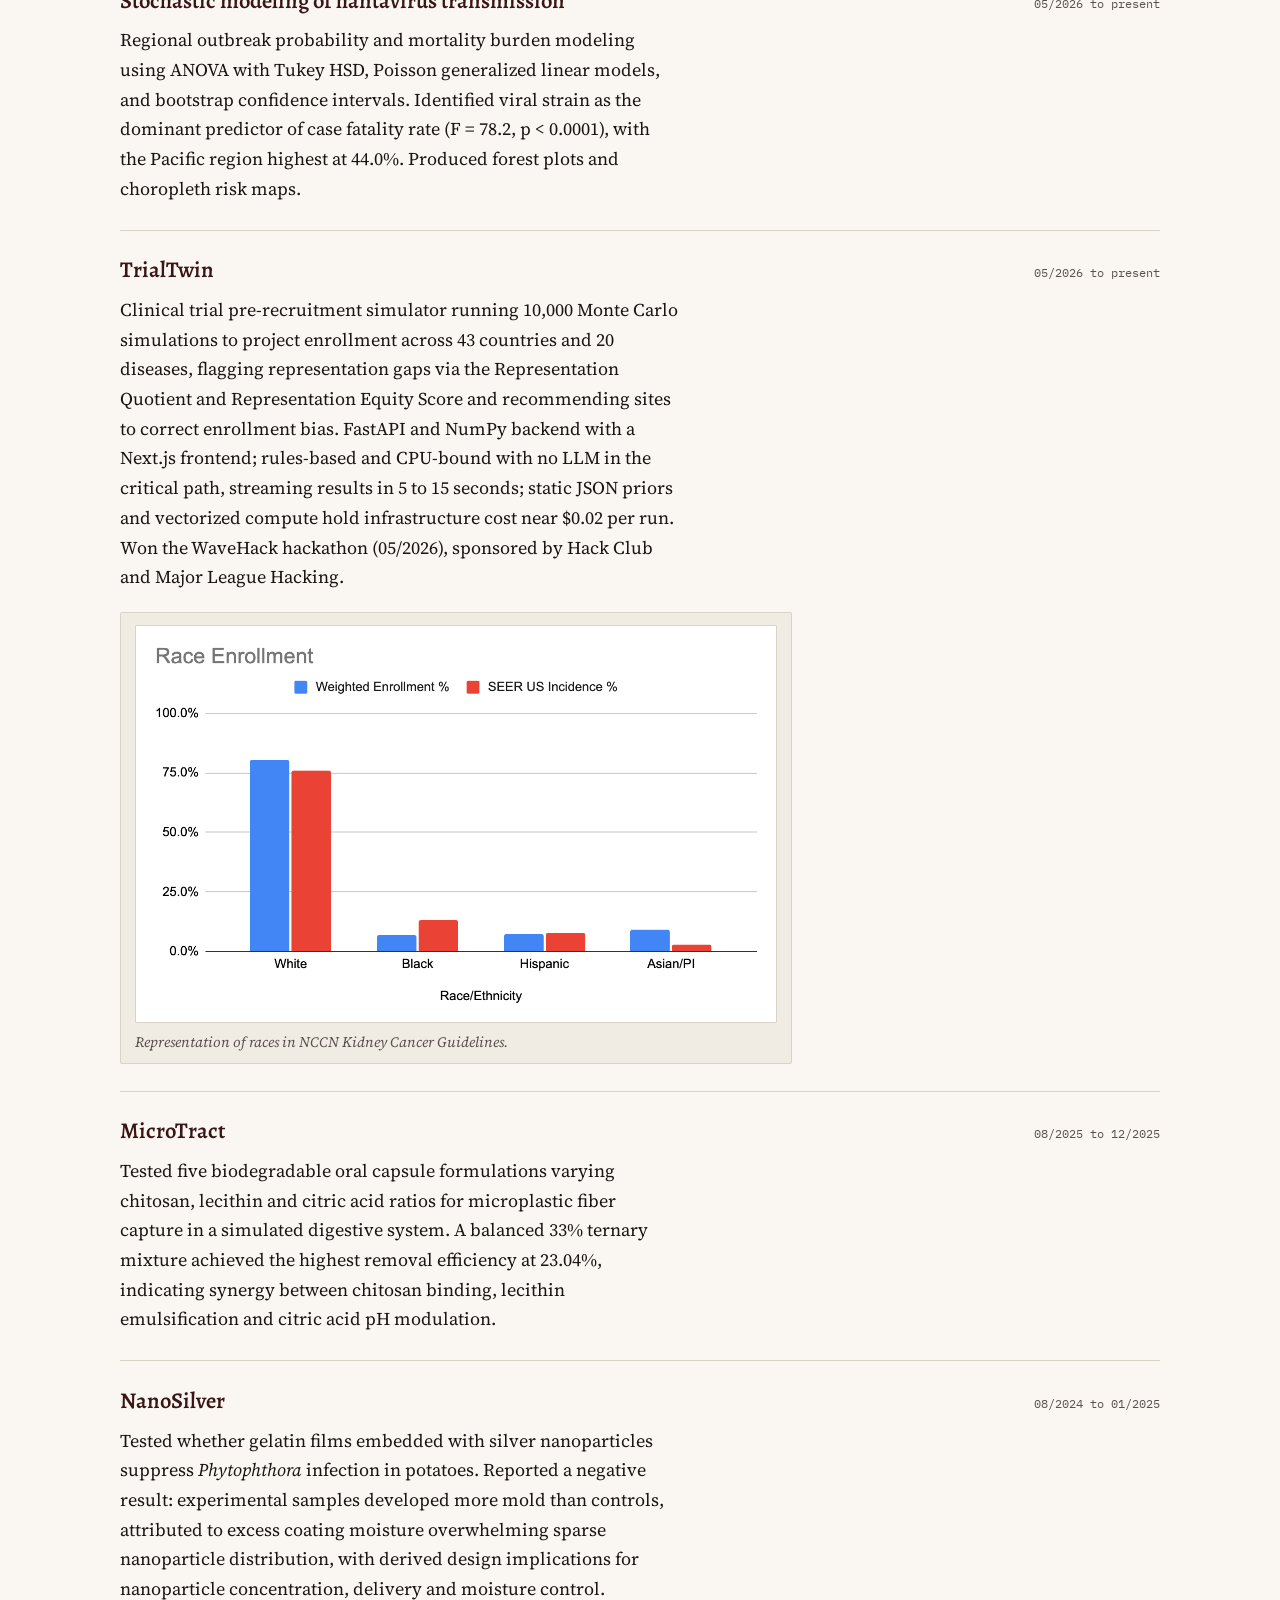
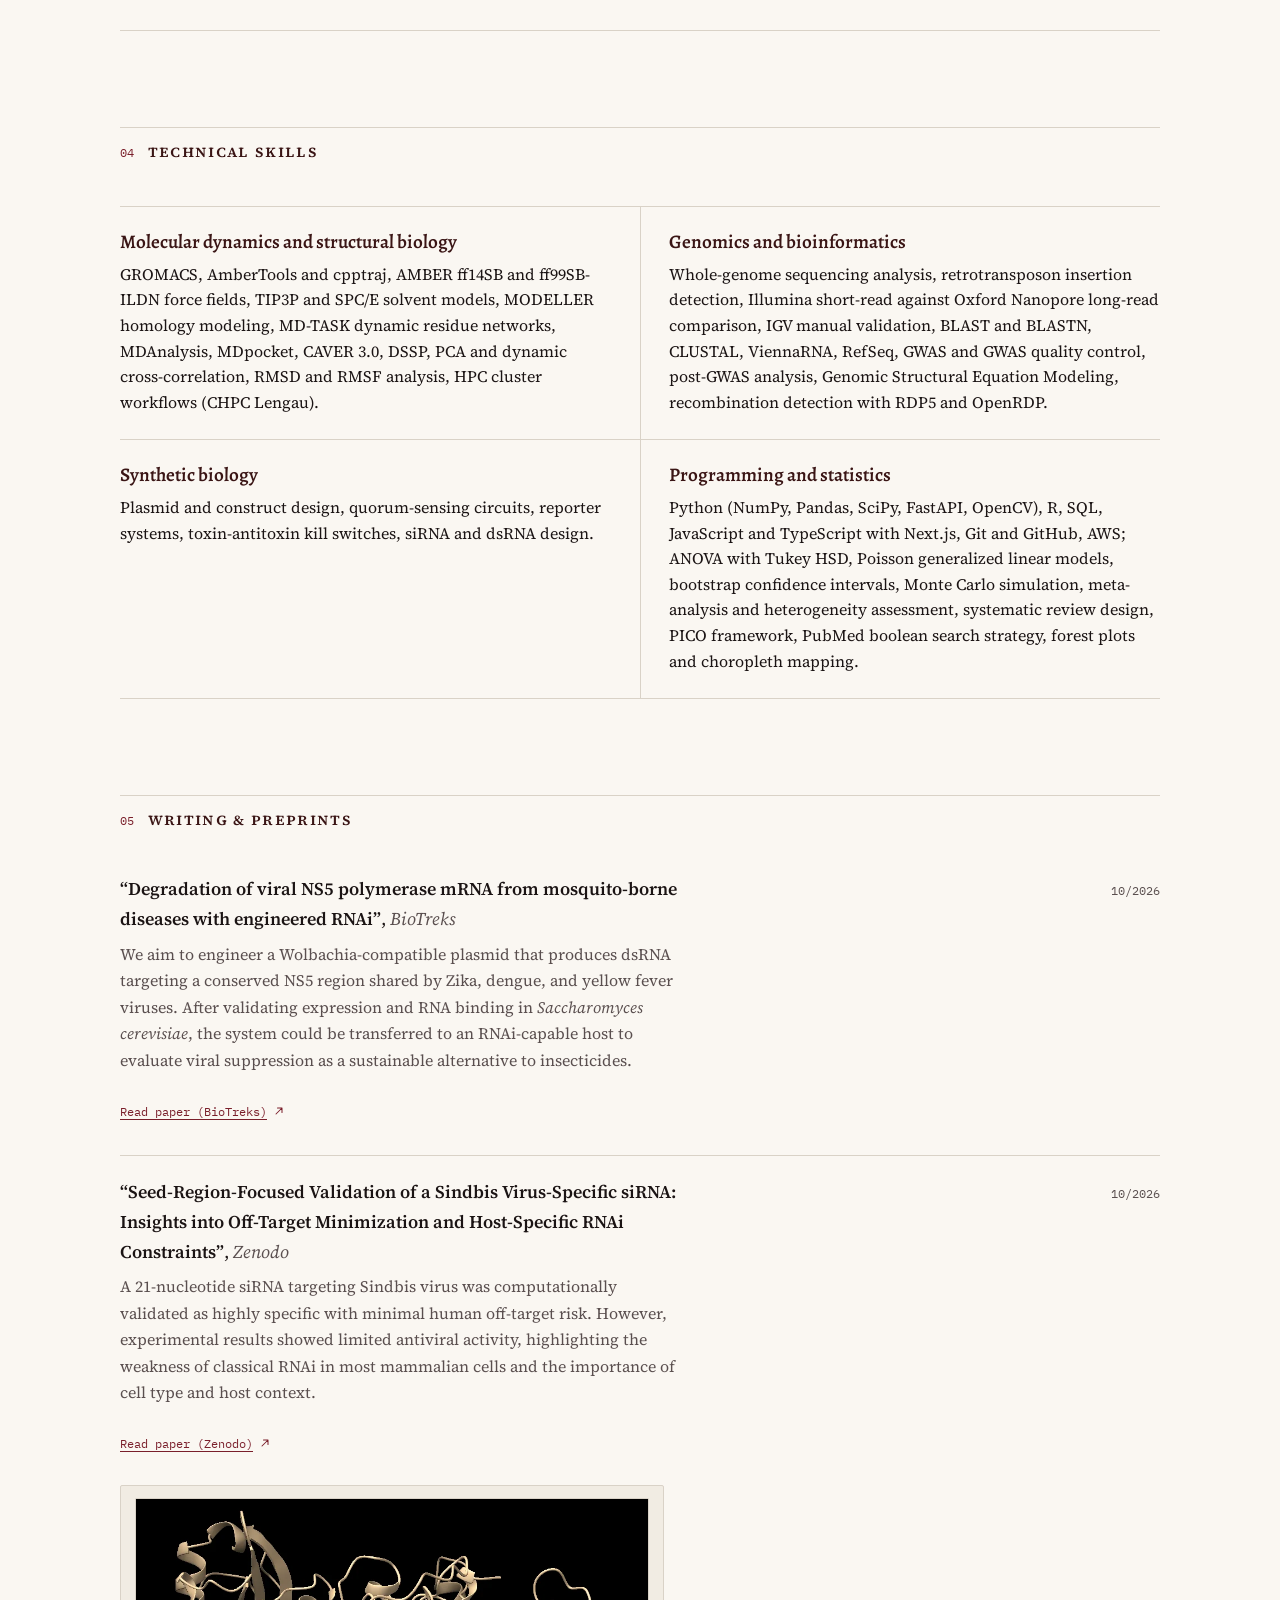
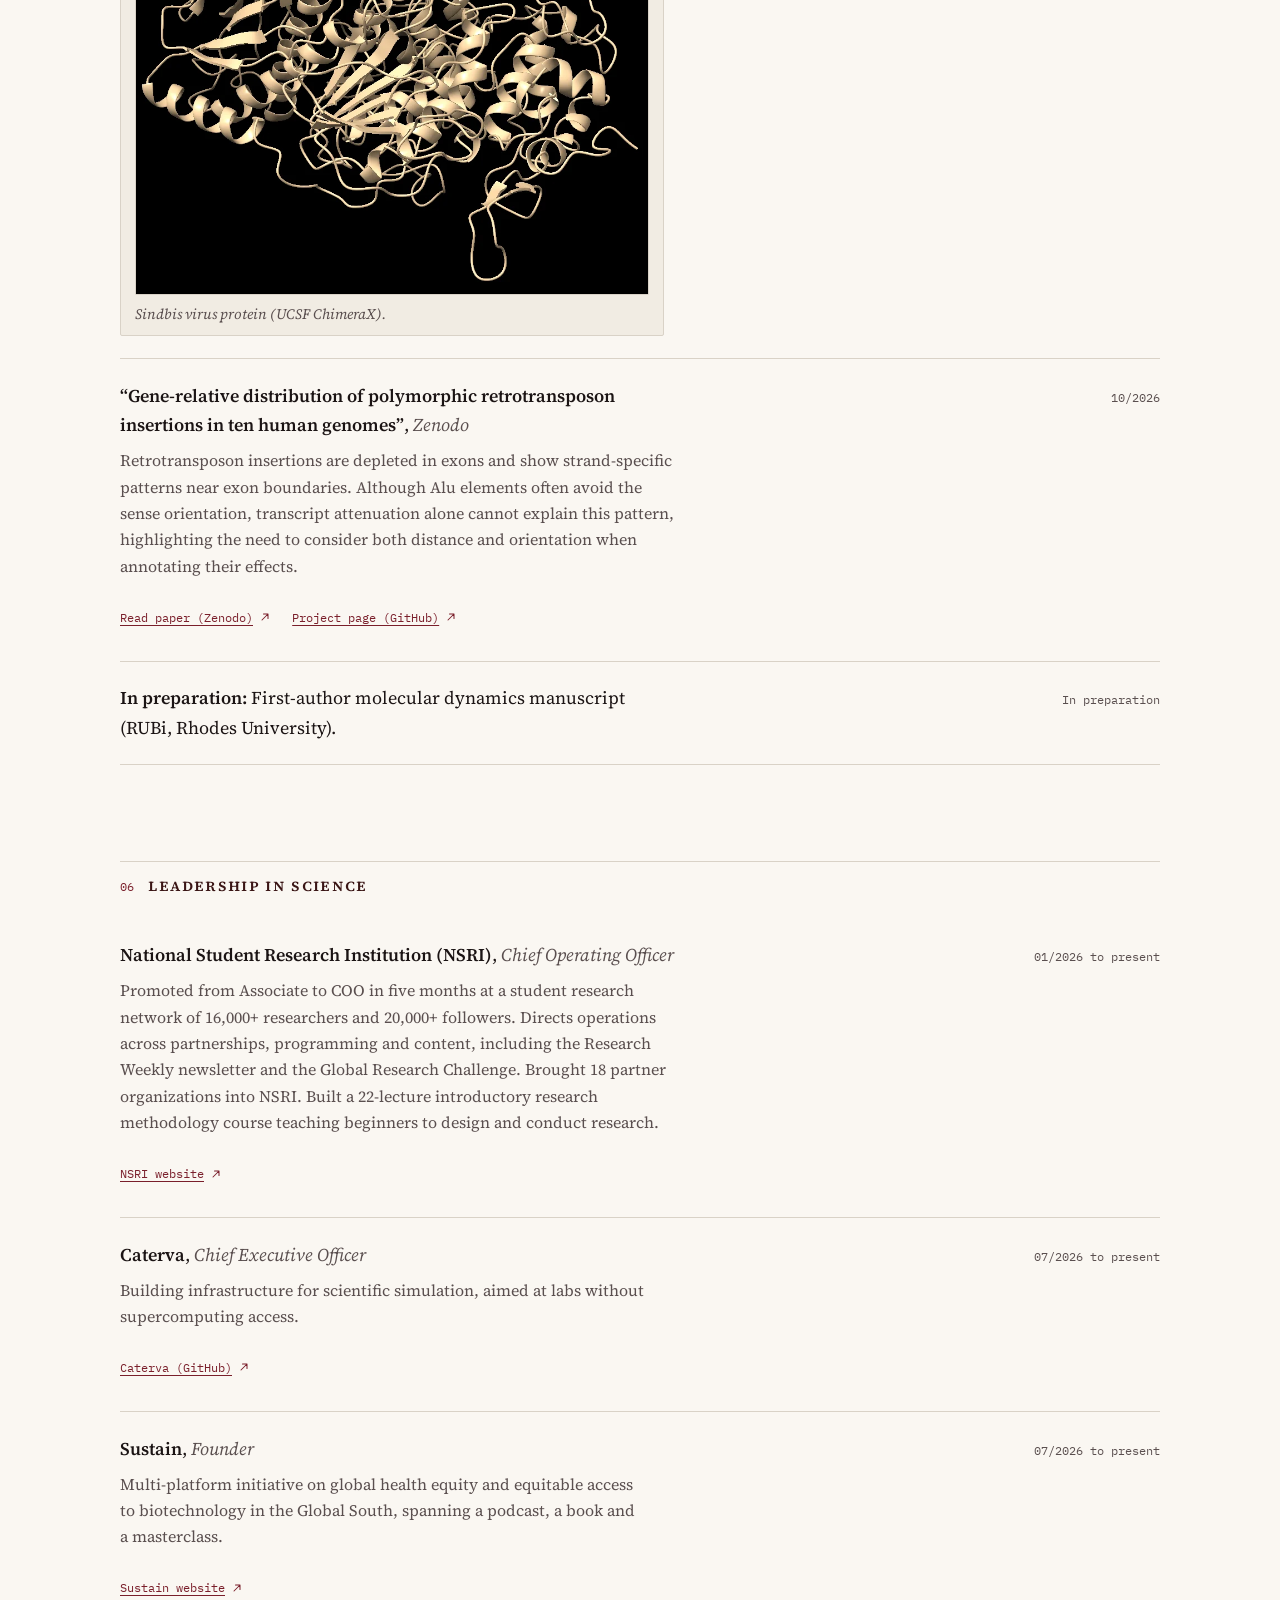
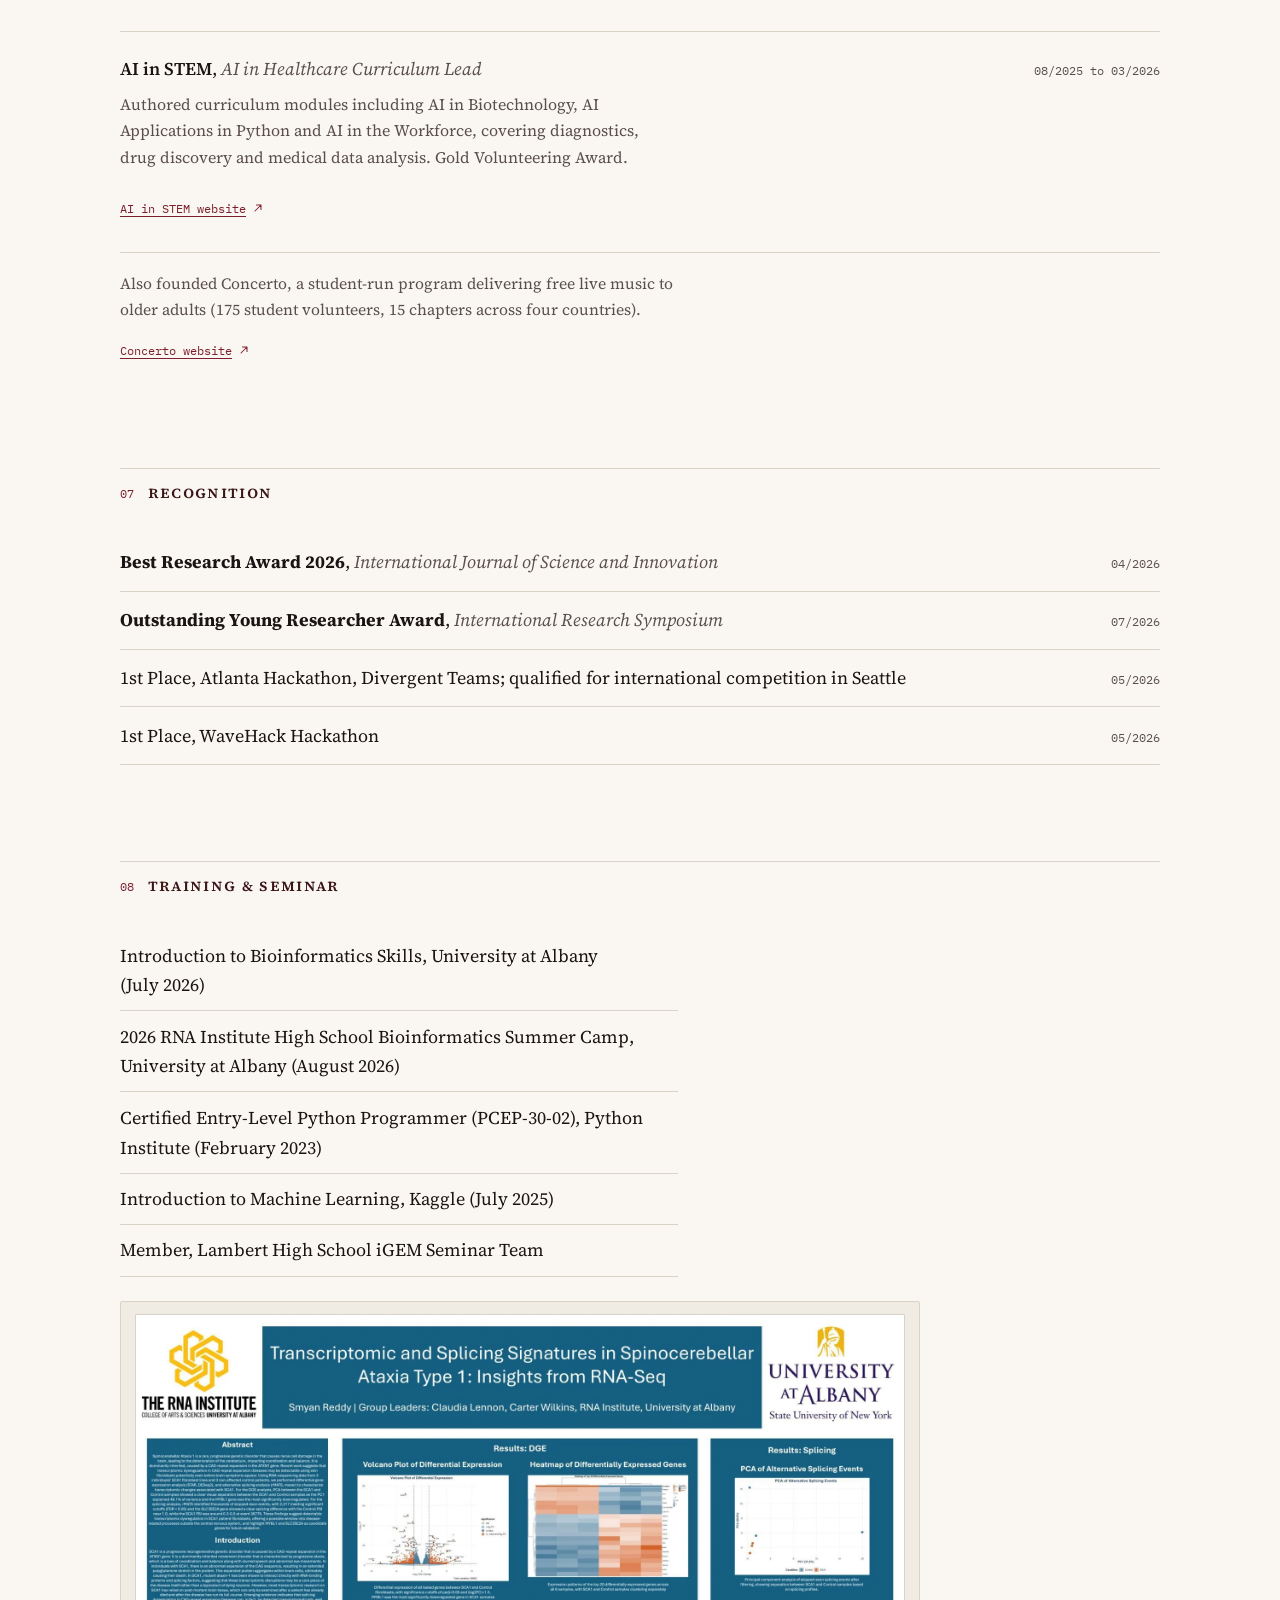
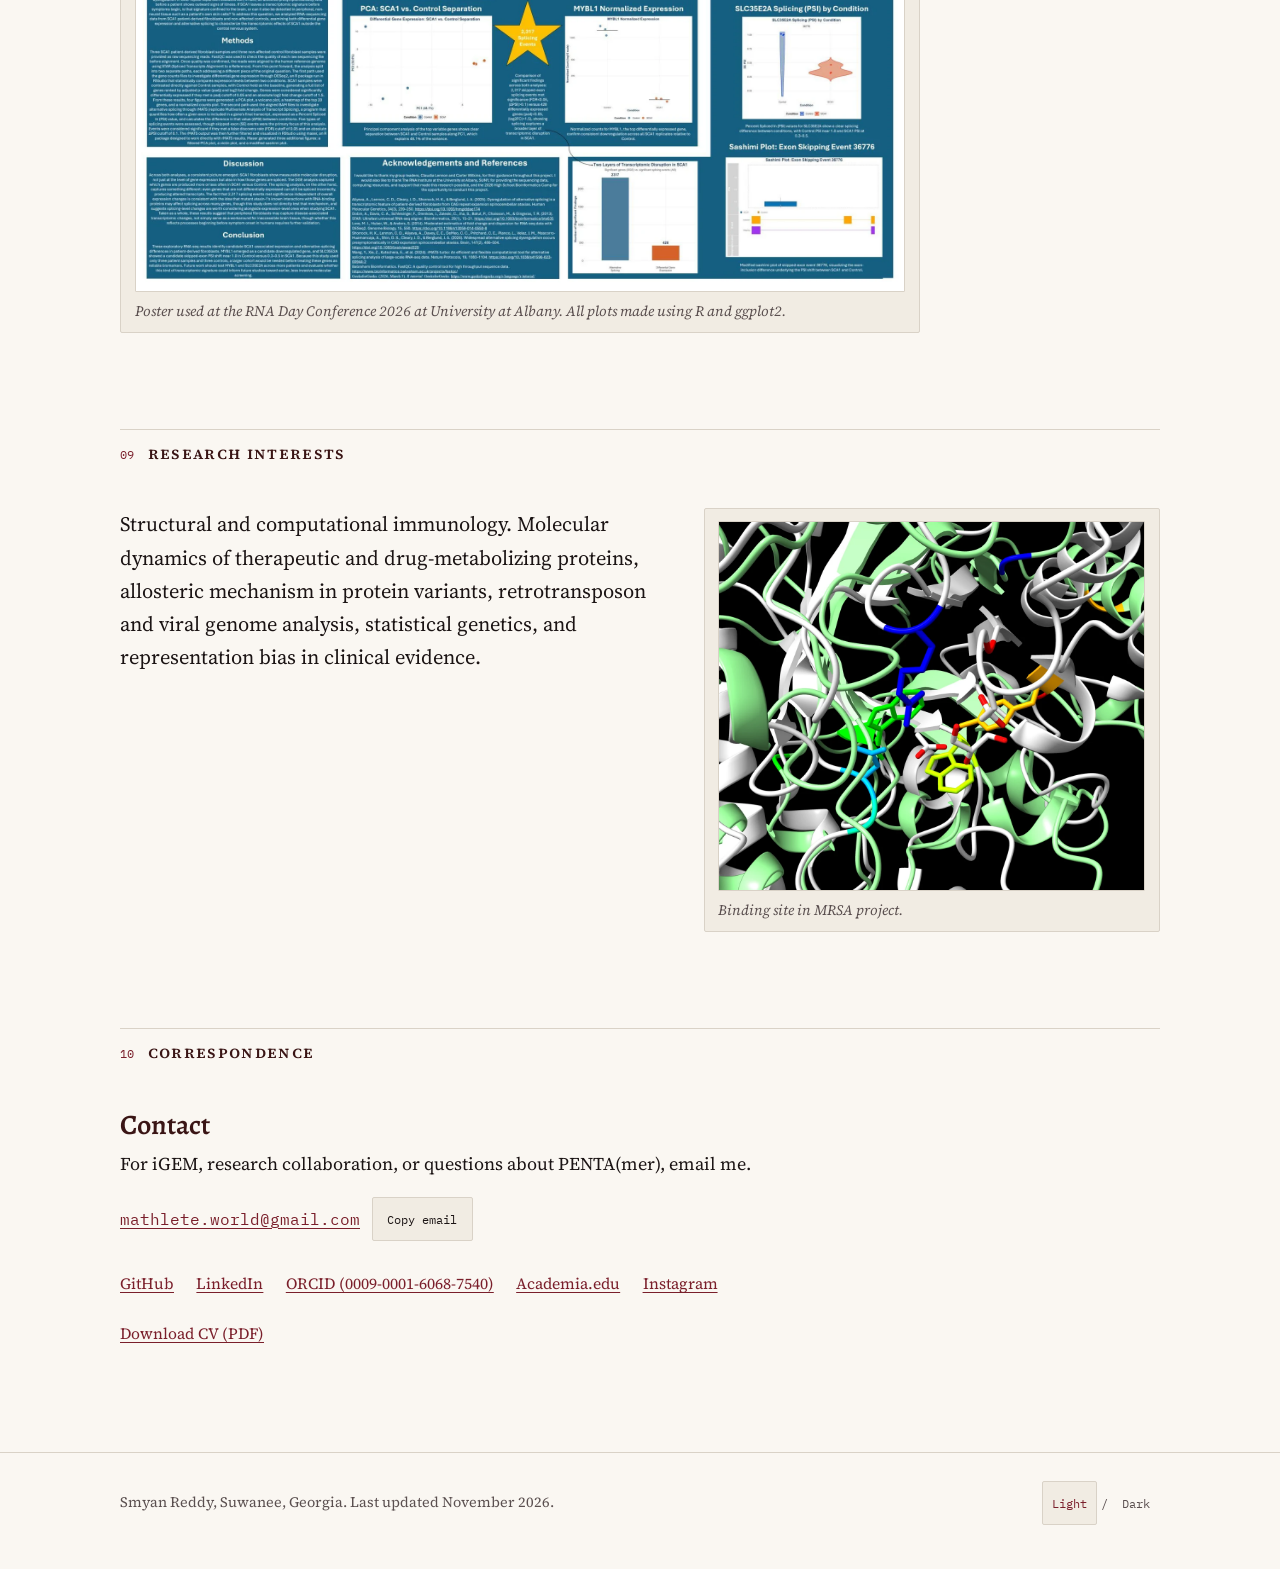
==== commit 7aead835: "Add QMUL GWAS Manhattan plot and refine PENTA(mer) computational models" ====
--- a/index.html
+++ b/index.html
@@ -193,19 +193,19 @@
             <ol class="model-list">
               <li>
                 <span class="model-code"><span data-bind="pentamer.models.0.num">1</span>.</span>
-                <span data-bind="pentamer.models.0.text">A kinetic sensor model that predicts signal output, optimal scFv working concentrations, and background tolerance based on binding kinetics</span>
+                <span><strong class="model-item-name" data-bind="pentamer.models.0.name">Kinetic sensor model</strong>: <span data-bind="pentamer.models.0.text">Models the binding of both antibodies (8I21 and 13H11) to the epithelial-entry pentamer complex and uses Michaelis-Menten enzyme kinetics to predict signal output, optimal scFv working concentrations, and background tolerance.</span></span>
               </li>
               <li>
                 <span class="model-code"><span data-bind="pentamer.models.1.num">2</span>.</span>
-                <span data-bind="pentamer.models.1.text">A photometric calibration model utilizing four-parameter logistic (4PL) curve fitting to define the exact limit of detection and detect potential high-dose hook effects</span>
+                <span><strong class="model-item-name" data-bind="pentamer.models.1.name">Photometric calibration model</strong>: <span data-bind="pentamer.models.1.text">Uses a four-parameter logistic (4PL) sigmoid curve assigning probabilities between 0 and 1 to define the exact limit of detection and detect potential high-dose hook effects.</span></span>
               </li>
               <li>
                 <span class="model-code"><span data-bind="pentamer.models.2.num">3</span>.</span>
-                <span data-bind="pentamer.models.2.text">A clinical feasibility model mapping expected newborn saliva viral loads to target pentamer concentration thresholds</span>
+                <span><strong class="model-item-name" data-bind="pentamer.models.2.name">Clinical feasibility model</strong>: <span data-bind="pentamer.models.2.text">Uses SIR/SEIR modeling to measure the impact of the virus on the infant and viral load dynamics, mapping expected newborn saliva viral loads to target pentamer concentration thresholds.</span></span>
               </li>
               <li>
                 <span class="model-code"><span data-bind="pentamer.models.3.num">4</span>.</span>
-                <span data-bind="pentamer.models.3.text">A structural molecular dynamics model (built from PDB entries 5VOB, 7T4S, and 7M22) evaluating co-binding geometry, split-enzyme orientation, and flexible dynamics on the pentamer framework</span>
+                <span><strong class="model-item-name" data-bind="pentamer.models.3.name">Structural molecular dynamics model</strong>: <span data-bind="pentamer.models.3.text">Built from PDB entries 5VOB, 7T4S, and 7M22 and simulated in GROMACS to evaluate co-binding geometry, split-enzyme orientation, and flexible dynamics on the pentamer framework, calculating root mean square deviation (RMSD), root mean square fluctuation (RMSF), betweenness, eigenvector, and connectedness centralities, SASA, and radius of gyration.</span></span>
               </li>
             </ol>
 
@@ -230,73 +230,13 @@
 
             <p class="pentamer-brief-cta">
               <a class="text-action" href="penta-mer/">
-                <span>Read the full PENTA(mer) proposal &amp; modeling specifications</span>
+                <span>Read the full PENTA(mer) proposal</span>
                 <svg viewBox="0 0 16 16" aria-hidden="true" focusable="false">
                   <path d="M3 8h10M9 4l4 4-4 4" stroke-linecap="round" stroke-linejoin="round"></path>
                 </svg>
               </a>
             </p>
           </div>
-        </div>
-
-        <!-- Deep-dive computational modeling architecture -->
-        <div class="models-depth-block">
-          <div class="models-depth-header">
-            <h4 class="prose-subhead" data-bind="pentamer.modelsDepthHeading">Computational modeling architecture</h4>
-            <p class="models-depth-lead" data-bind="pentamer.modelsDepthLead">The four models form a coupled computational pipeline linking atomic-level construct geometry, mass-action reaction kinetics, microcontroller signal recovery, and clinical viral-load thresholds prior to wet-lab validation.</p>
-          </div>
-
-          <div class="models-depth-grid">
-            <article class="model-depth-cell">
-              <div class="model-cell-top">
-                <span class="model-cell-code" data-bind="pentamer.modelsDeep.0.code">MODEL 01</span>
-                <span class="model-cell-tag" data-bind="pentamer.modelsDeep.0.tag">Mass-action ODEs + Michaelis-Menten turnover</span>
-              </div>
-              <h5 class="model-cell-title" data-bind="pentamer.modelsDeep.0.title">Kinetic sensor and ternary complementation model</h5>
-              <pre class="model-eq"><code data-bind="pentamer.modelsDeep.0.equation">P + A &lt;-&gt; PA,  P + B &lt;-&gt; PB,  PA + B &lt;-&gt; PAB
-v0 = kcat ([PAB] + [AB_bg]) [S] / (KM + [S])</code></pre>
-              <p class="model-cell-summary" data-bind="pentamer.modelsDeep.0.summary">Formulates coupled ordinary differential equations for bivalent binding of 8I21-scFv (A) and 13H11-scFv (B) fusion arms to non-overlapping epitopes on assembled HCMV pentamer (P = gH/gL/UL128/UL130/UL131A). Productive ternary assembly (PAB) reconstitutes TEM-1 &#946;-lactamase split between residues 196 and 198 to hydrolyze nitrocefin at 486 nm, competing against concentration-dependent spontaneous fragment reassembly (A + B &lt;-&gt; AB_bg) and residual oral bacterial &#946;-lactamase activity.</p>
-              <p class="model-cell-meta" data-bind="pentamer.modelsDeep.0.outputs">Outputs: optimal [8I21-scFv] and [13H11-scFv] working concentrations maximizing the target 10-fold signal-to-background ratio, predicted absorbance velocity curves, and quantitative criteria for retaining the 196/198 split site versus switching to the lower-background 63/64 split site.</p>
-            </article>
-
-            <article class="model-depth-cell">
-              <div class="model-cell-top">
-                <span class="model-cell-code" data-bind="pentamer.modelsDeep.1.code">MODEL 02</span>
-                <span class="model-cell-tag" data-bind="pentamer.modelsDeep.1.tag">Synchronous ESP32 signal recovery + 4PL regression</span>
-              </div>
-              <h5 class="model-cell-title" data-bind="pentamer.modelsDeep.1.title">Digital lock-in demodulation and 4PL calibration model</h5>
-              <pre class="model-eq"><code data-bind="pentamer.modelsDeep.1.equation">R = sqrt(LPF{V(t) sin(2 pi f0 t)}^2 + LPF{V(t) cos(2 pi f0 t)}^2)
-y(x) = d + (a - d) / (1 + (x / c)^b)</code></pre>
-              <p class="model-cell-summary" data-bind="pentamer.modelsDeep.1.summary">Models the optical signal chain on the ESP32 LED-photodiode reader alongside dose-response calibration. Synchronous digital lock-in detection multiplies the raw photodiode signal V(t) at carrier frequency f0 by in-phase and quadrature references to reject ambient room light and low-frequency sensor drift, followed by dual-chamber rate subtraction to remove endogenous bacterial &#946;-lactamase turnover. Background-corrected velocities across antigen dilutions are fit with a four-parameter logistic (4PL) function while comparing initial kinetic slopes against endpoint absorbance to flag high-dose prozone (hook) effects where excess pentamer partitions scFv arms onto separate complexes (PA and PB).</p>
-              <p class="model-cell-meta" data-bind="pentamer.modelsDeep.1.outputs">Outputs: drift-corrected 486 nm reaction rates, 4PL parameter estimates (baseline a, Hill slope b, EC50 c, upper asymptote d), formal analytical limit of detection (blank mean plus 3 SD inverted through the 4PL curve), and automated high-dose hook-effect flags.</p>
-            </article>
-
-            <article class="model-depth-cell">
-              <div class="model-cell-top">
-                <span class="model-cell-code" data-bind="pentamer.modelsDeep.2.code">MODEL 03</span>
-                <span class="model-cell-tag" data-bind="pentamer.modelsDeep.2.tag">Stoichiometric conversion + Monte Carlo sensitivity</span>
-              </div>
-              <h5 class="model-cell-title" data-bind="pentamer.modelsDeep.2.title">Clinical saliva viral-load feasibility model</h5>
-              <pre class="model-eq"><code data-bind="pentamer.modelsDeep.2.equation">[P]_saliva = (C_viral * eta_virion * n_pentamer * alpha_conc) / (N_A * 10^-3)
-P_detect = Pr([P]_saliva &gt;= LOD_tier)</code></pre>
-              <p class="model-cell-summary" data-bind="pentamer.modelsDeep.2.summary">Bridges bench analytical sensitivity and neonatal clinical screening by mapping published newborn cCMV saliva viral-load distributions (copies/mL) into molar concentrations of intact pentamer ([P]_saliva). Propagates parameter uncertainty via Monte Carlo sampling across virion-to-genome particle ratios (eta_virion), surface pentamer copy number per virion envelope (n_pentamer), and sample pre-treatment or disposable-cartridge virion concentration factors (alpha_conc).</p>
-              <p class="model-cell-meta" data-bind="pentamer.modelsDeep.2.outputs">Outputs: predicted fraction of cCMV-positive newborn saliva specimens detectable across each reader tier (smartphone dark box, ESP32 lock-in photodiode unit, and filtered-LED fluorescence reader), establishing explicit decision thresholds for switching from colorimetric nitrocefin to fluorogenic CCF2.</p>
-            </article>
-
-            <article class="model-depth-cell">
-              <div class="model-cell-top">
-                <span class="model-cell-code" data-bind="pentamer.modelsDeep.3.code">MODEL 04</span>
-                <span class="model-cell-tag" data-bind="pentamer.modelsDeep.3.tag">PDB 5VOB, 7T4S, 7M22 + explicit-solvent MD</span>
-              </div>
-              <h5 class="model-cell-title" data-bind="pentamer.modelsDeep.3.title">Structural co-binding and all-atom molecular dynamics model</h5>
-              <pre class="model-eq"><code data-bind="pentamer.modelsDeep.3.equation">Align(5VOB, 7T4S, 7M22) -&gt; scFv(8I21, 13H11) + (GGGGS)3 + TEM-1(196/198)
-MD readouts -&gt; RMSD, RMSF, d_split, theta</code></pre>
-              <p class="model-cell-summary" data-bind="pentamer.modelsDeep.3.summary">Constructs three-dimensional atomic models of the ternary sensor complex by superimposing experimental HCMV pentamer structures: crystal structure 5VOB (Chandramouli et al., 2017), neutralizing antibody cryo-EM structure 7T4S defining non-overlapping 8I21 and 13H11 epitopes (Kschonsak et al., 2022), and neuropilin-2 receptor complex 7M22 (Wrapp et al., 2022). Models flexible glycine-serine linkers connecting the 8I21 and 13H11 scFv termini to split TEM-1 &#946;-lactamase fragments (196/198) and runs explicit-solvent all-atom molecular dynamics simulations to evaluate conformational reach and steric compatibility on the assembled pentamer.</p>
-              <p class="model-cell-meta" data-bind="pentamer.modelsDeep.3.outputs">Outputs: inter-epitope span and steric clash diagnostics against gH/gL/UL128/UL130/UL131A subunits, linker end-to-end distance distributions, split-interface proximity (d_split) and orientation (theta) ensembles, and minimum linker-length requirements for productive enzyme reconstitution.</p>
-            </article>
-          </div>
-
-          <p class="models-pipeline-bar" data-bind="pentamer.modelsPipelineNote">Integrated parameter flow: Structural MD (Model 4) constrains linker geometry and confirms physical co-binding feasibility -&gt; Kinetic ODEs (Model 1) set scFv working concentrations and split-site background bounds -&gt; Lock-in and 4PL software (Model 2) converts raw ESP32 optical traces into calibrated concentrations, LODs, and hook-effect flags -&gt; Clinical feasibility mapping (Model 3) tests calibrated LODs against newborn saliva viral-load thresholds.</p>
         </div>
       </div>
     </section>
@@ -466,12 +406,21 @@
             </div>
 
             <div class="entry-figures">
-              <figure class="portfolio-figure portfolio-figure--compact">
-                <div class="figure-media">
-                  <img src="assets/figures/qmul-individual-missingness.webp" width="1014" height="1014" loading="lazy" decoding="async" alt="Histogram of proportion missing per individual from 0.000 to 0.020 with a vertical red dashed quality-control threshold at 0.010">
-                </div>
-                <figcaption data-bind="work.4.figures.0">Histogram of per-individual genotype missingness in GWAS sample quality control (0.010 exclusion threshold).</figcaption>
-              </figure>
+              <div class="figure-pair figure-pair--equal">
+                <figure class="portfolio-figure">
+                  <div class="figure-media">
+                    <img src="assets/figures/qmul-individual-missingness.webp" width="1014" height="1014" loading="lazy" decoding="async" alt="Histogram of proportion missing per individual from 0.000 to 0.020 with a vertical red dashed quality-control threshold at 0.010">
+                  </div>
+                  <figcaption data-bind="work.4.figures.0">Histogram of per-individual genotype missingness in GWAS sample quality control (0.010 exclusion threshold).</figcaption>
+                </figure>
+
+                <figure class="portfolio-figure">
+                  <div class="figure-media">
+                    <img src="assets/figures/qmul-gwas-manhattan.webp" width="480" height="480" loading="lazy" decoding="async" alt="Manhattan plot of genome-wide association test statistics (-log10 p-values) across chromosomes 1 through 22 with suggestive and genome-wide significance thresholds">
+                  </div>
+                  <figcaption data-bind="work.4.figures.1">Manhattan plot of genome-wide association results across chromosomes.</figcaption>
+                </figure>
+              </div>
             </div>
           </li>
 
--- a/styles.css
+++ b/styles.css
@@ -738,6 +738,11 @@
   color: var(--accent);
 }
 
+.model-item-name {
+  font-weight: 600;
+  color: var(--ink);
+}
+
 .models-note {
   font-size: 0.98rem;
   line-height: 1.58;
@@ -795,137 +800,6 @@
 
 .pentamer-brief-cta {
   margin-top: 1.1rem;
-}
-
-/* Deep-dive computational modeling architecture grid */
-.models-depth-block {
-  margin-top: 2.75rem;
-  padding-top: 2rem;
-  border-top: 1px solid var(--rule);
-}
-
-.models-depth-header {
-  max-width: 50rem;
-  margin-bottom: 1.6rem;
-}
-
-.models-depth-lead {
-  font-size: 1.04rem;
-  line-height: 1.62;
-  color: var(--ink-2);
-  margin: 0.35rem 0 0;
-}
-
-.models-depth-grid {
-  display: grid;
-  grid-template-columns: 1fr;
-  border-top: 1px solid var(--rule);
-  border-bottom: 1px solid var(--rule);
-}
-
-.model-depth-cell {
-  padding: 1.5rem 0;
-  border-bottom: 1px solid var(--rule);
-  min-width: 0;
-}
-
-.model-depth-cell:last-child {
-  border-bottom: 0;
-}
-
-@media (min-width: 860px) {
-  .models-depth-grid {
-    grid-template-columns: repeat(2, minmax(0, 1fr));
-  }
-
-  .model-depth-cell {
-    padding: 1.65rem 1.85rem 1.65rem 0;
-  }
-
-  .model-depth-cell:nth-child(even) {
-    padding-left: 1.85rem;
-    padding-right: 0;
-    border-left: 1px solid var(--rule);
-  }
-
-  .model-depth-cell:nth-last-child(-n + 2) {
-    border-bottom: 0;
-  }
-}
-
-.model-cell-top {
-  display: flex;
-  flex-wrap: wrap;
-  align-items: baseline;
-  justify-content: space-between;
-  gap: 0.35rem 0.85rem;
-  margin-bottom: 0.45rem;
-}
-
-.model-cell-code {
-  font-family: var(--font-mono);
-  font-size: var(--step--2);
-  font-weight: 500;
-  color: var(--accent);
-  letter-spacing: 0.04em;
-}
-
-.model-cell-tag {
-  font-family: var(--font-mono);
-  font-size: 0.74rem;
-  color: var(--ink-2);
-}
-
-.model-cell-title {
-  font-family: var(--font-display);
-  font-size: 1.25rem;
-  line-height: 1.24;
-  color: var(--maroon);
-  margin-bottom: 0.7rem;
-}
-
-.model-eq {
-  margin: 0 0 0.85rem;
-  padding: 0.6rem 0.8rem;
-  background-color: var(--paper-2);
-  border: 1px solid var(--rule);
-  border-radius: var(--radius);
-  font-family: var(--font-mono);
-  font-size: 0.76rem;
-  line-height: 1.55;
-  color: var(--ink);
-  white-space: pre-wrap;
-  overflow-wrap: anywhere;
-}
-
-.model-cell-summary {
-  font-size: 0.98rem;
-  line-height: 1.6;
-  color: var(--ink);
-  margin-bottom: 0.7rem;
-}
-
-.model-cell-meta {
-  font-size: 0.93rem;
-  line-height: 1.55;
-  color: var(--ink-2);
-  margin-bottom: 0.5rem;
-}
-
-.model-cell-meta:last-child {
-  margin-bottom: 0;
-}
-
-.models-pipeline-bar {
-  margin-top: 1.35rem;
-  padding: 0.95rem 1.15rem;
-  background-color: var(--paper-2);
-  border: 1px solid var(--rule);
-  border-radius: var(--radius);
-  font-family: var(--font-mono);
-  font-size: var(--step--2);
-  line-height: 1.6;
-  color: var(--ink-2);
 }
 
 /* Entry external links row (>=44x44px touch targets) */
@@ -1055,6 +929,16 @@
 @media (min-width: 720px) {
   .figure-pair {
     grid-template-columns: minmax(0, 1.12fr) minmax(0, 0.88fr);
+  }
+}
+
+.figure-pair--equal {
+  max-width: 50rem;
+}
+
+@media (min-width: 720px) {
+  .figure-pair--equal {
+    grid-template-columns: repeat(2, minmax(0, 1fr));
   }
 }
 
@@ -1544,8 +1428,7 @@
   .portfolio-figure,
   .skill-cell,
   .ruled-item,
-  .pentamer-models-panel,
-  .model-depth-cell {
+  .pentamer-models-panel {
     break-inside: avoid;
   }
 
